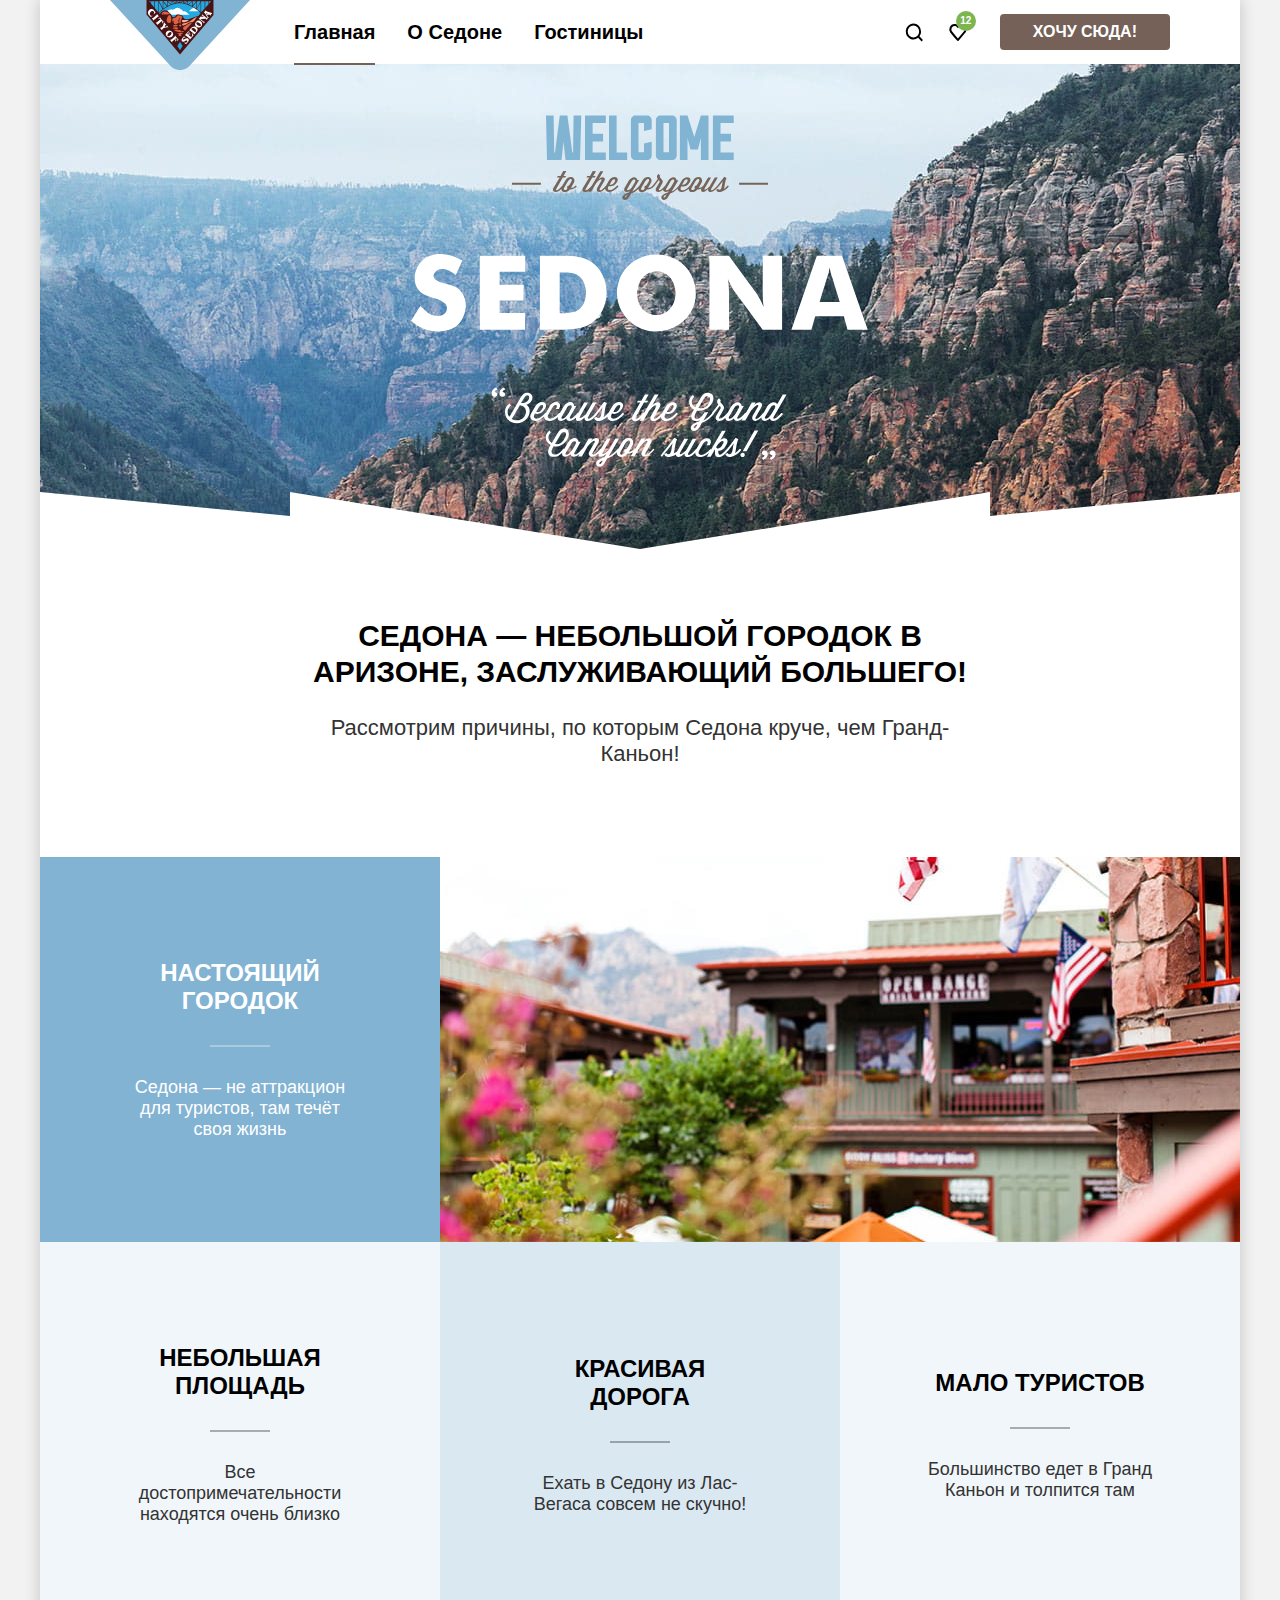
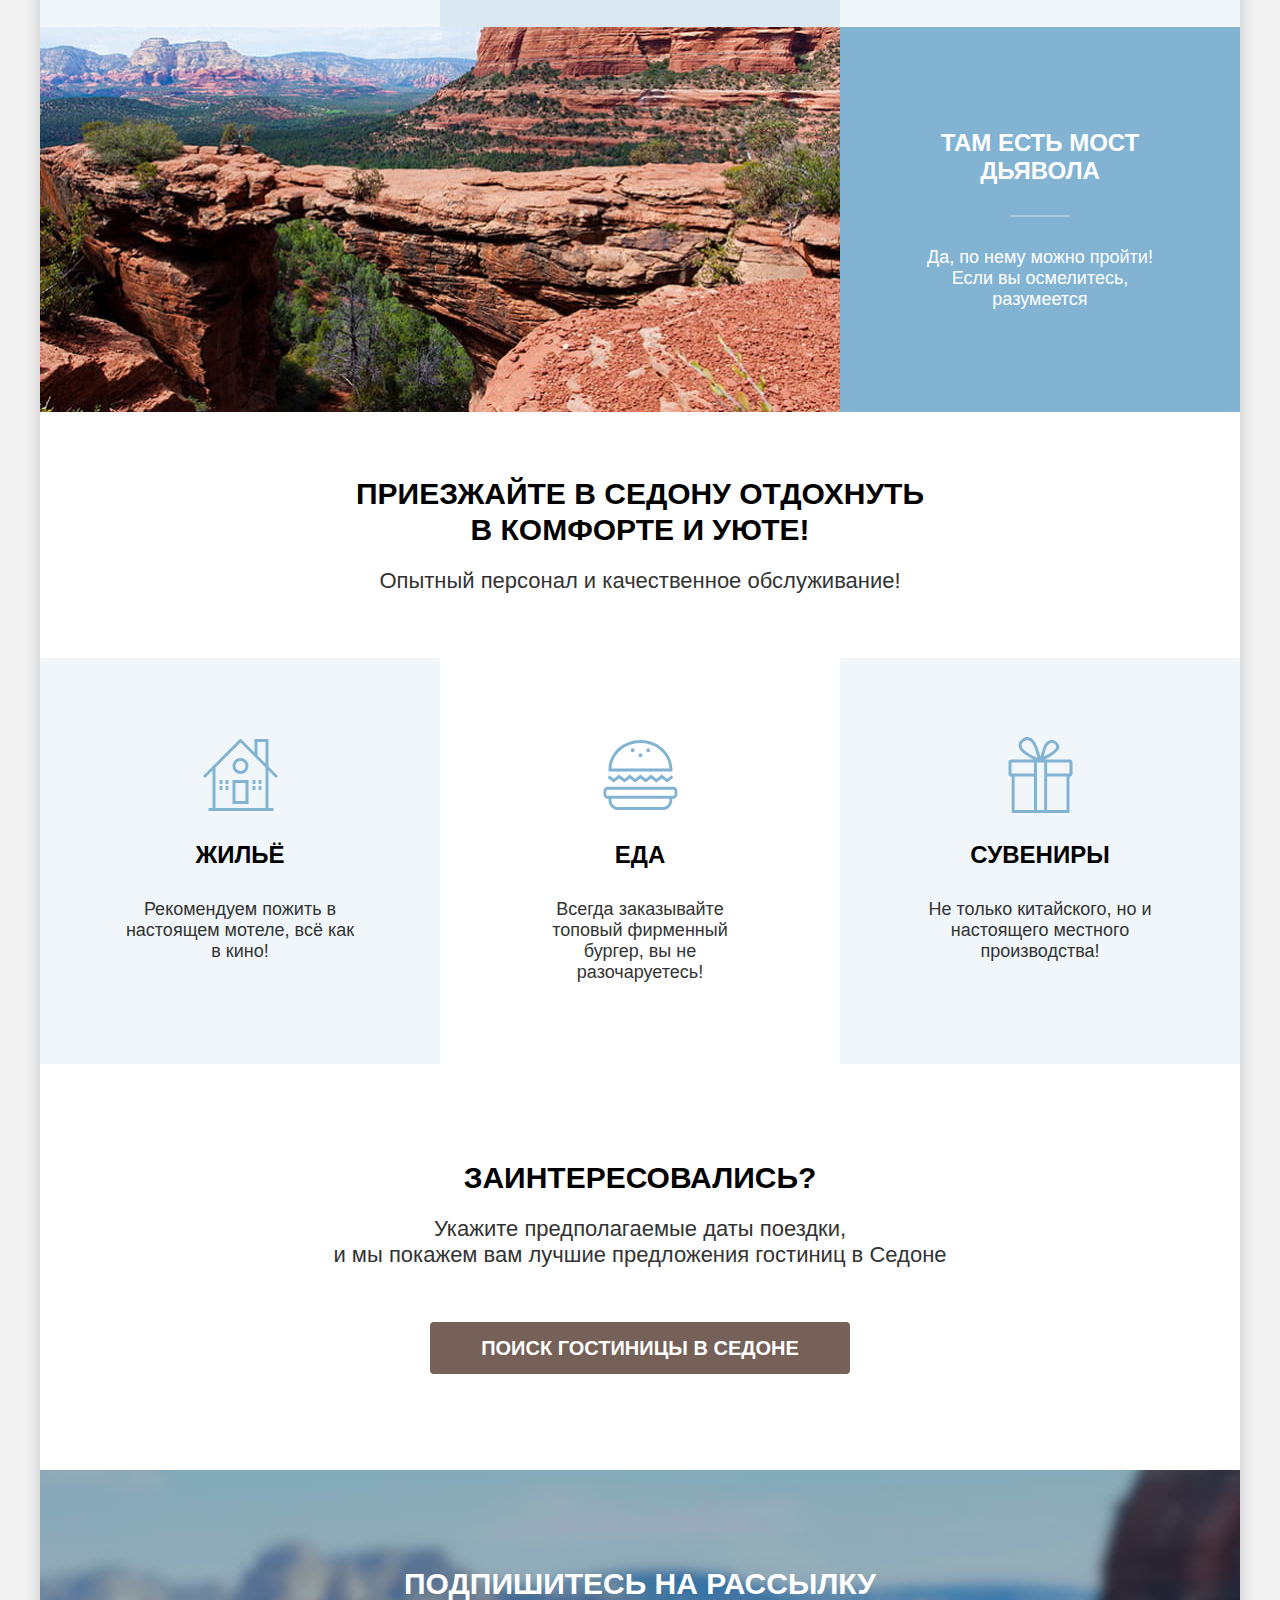
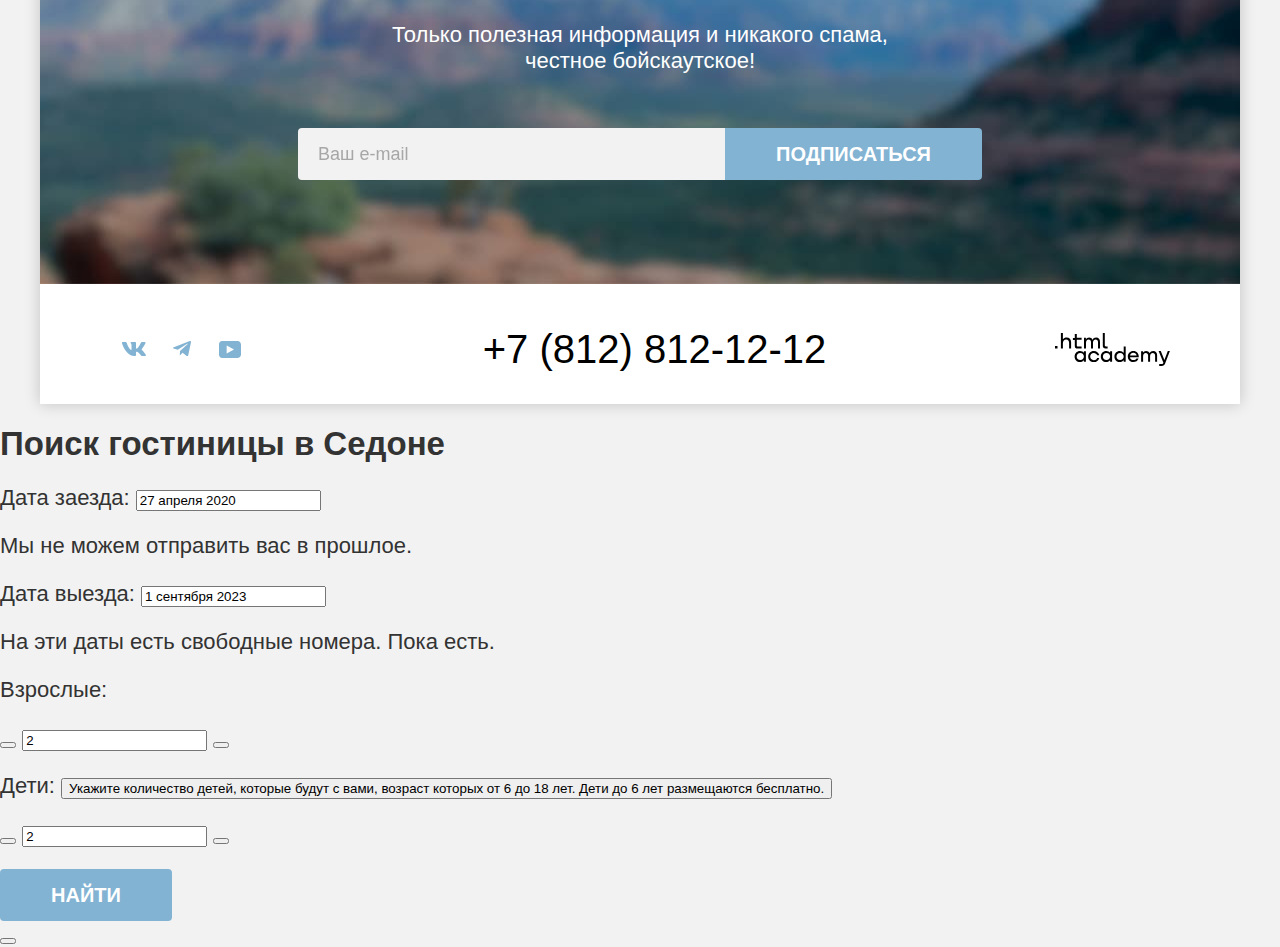
==== index.html @ 76319fe4 "refactor: replace dialog tag with div tag" ====
<!DOCTYPE html>
<html lang="ru">
  <head>
    <meta charset="utf-8">
    <title>Седона. Городок в Аризоне</title>
    <link rel="stylesheet" href="styles/styles.css">
  </head>
  <body>
    <div class="wrapper">
      <header class="header">
        <nav class="header__navbar navbar">
          <a class="navbar__brand-link" href="index.html">
            <img class="navbar__brand-logo" src="images/brand-sedona.svg" alt="Логотип Седона" width="140" height="70">
          </a>

          <ul class="navbar__menu menu">
            <li class="menu__item">
              <a class="menu__link menu__link--active">Главная</a>
            </li>

            <li class="menu__item">
              <a class="menu__link" href="#">О Седоне</a>
            </li>

            <li class="menu__item">
              <a class="menu__link" href="catalog.html">Гостиницы</a>
            </li>
          </ul>

          <ul class="navbar__user-menu user-menu">
            <li class="user-menu__item">
              <a href="#" class="user-menu__link user-menu__link--search">
                <span class="visually-hidden">Поиск</span>
              </a>
            </li>

            <li class="user-menu__item">
              <a href="#" class="user-menu__link user-menu__link--favourites">
                <span class="visually-hidden">Гостиниц в избранном:</span>
                <span class="user-menu__badge hotels-quantity">12</span>
              </a>
            </li>

            <li class="user-menu__item">
              <a class="user-menu__button button button--primary" href="#">Хочу сюда!</a>
            </li>
          </ul>
        </nav>
      </header>

      <main class="main-content">
        <section class="hero">
          <h1 class="visually-hidden">Седона — городок в Аризоне</h1>
          <img src="images/welcome.svg" alt="Welcome to the gorgeous Sedona, because the Grand Canyon sucks!" width="458" height="352">
        </section>

        <section class="advantages">
          <h2 class="advantages__title">Седона — небольшой городок в Аризоне, заслуживающий большего!</h2>
          <p class="advantages__text">Рассмотрим причины, по которым Седона круче, чем Гранд-Каньон!</p>

          <ul class="advantages__list">
            <li class="advantages__item block block--with-line block--on-surface block--wide">
              <div class="block__inner">
                <h3 class="block__title">Настоящий городок</h3>
                <p class="block__description">Седона — не аттракцион для туристов, там течёт своя жизнь</p>
              </div>
              <img class="block__image" src="images/sedona-yard.jpg" alt="Уютный дворик в Седоне" width="800" height="385">
            </li>

            <li class="advantages__item block block--with-line">
              <div class="block__inner">
                <h3 class="block__title">Небольшая площадь</h3>
                <p class="block__description">Все достопримечательности находятся очень близко</p>
              </div>
            </li>

            <li class="advantages__item block block--with-line">
              <div class="block__inner">
                <h3 class="block__title">Красивая дорога</h3>
                <p class="block__description">Ехать в Седону из Лас-Вегаса совсем не скучно!</p>
              </div>
            </li>

            <li class="advantages__item block block--with-line">
              <div class="block__inner">
                <h3 class="block__title">Мало туристов</h3>
                <p class="block__description">Большинство едет в Гранд Каньон и толпится там</p>
              </div>
            </li>

            <li class="advantages__item block block--with-line block--on-surface block--wide block--reverse">
              <div class="block__inner">
                <h3 class="block__title">Там есть мост дьявола</h3>
                <p class="block__description">Да, по нему можно пройти! Если вы осмелитесь, разумеется</p>
              </div>
              <img class="block__image" src="images/devil-bridge.jpg" alt="Ужасающе прекрасный вид на мост дьявола" width="800" height="385">
            </li>
          </ul>
        </section>

        <section class="features">
          <h2 class="features__title">Приезжайте в&nbsp;Седону отдохнуть<br>в&nbsp;комфорте и&nbsp;уюте!</h2>
          <p class="features__text">Опытный персонал и качественное обслуживание!</p>

          <ul class="features__list">
            <li class="features__item block block--with-icon block--icon-housing">
              <div class="block__inner">
                <h3 class="block__title">Жильё</h3>
                <p class="block__description">Рекомендуем пожить в настоящем мотеле, всё как в кино!</p>
              </div>
            </li>

            <li class="features__item block block--with-icon block--icon-eating">
              <div class="block__inner">
                <h3 class="block__title">Еда</h3>
                <p class="block__description">Всегда заказывайте топовый фирменный бургер, вы не разочаруетесь!</p>
              </div>
            </li>

            <li class="features__item block block--with-icon block--icon-souvenir">
              <div class="block__inner">
                <h3 class="block__title">Сувениры</h3>
                <p class="block__description">Не только китайского, но и настоящего местного производства!</p>
              </div>
            </li>
          </ul>
        </section>

        <section class="hotel-search">
          <h2 class="hotel-search__title">Заинтересовались?</h2>
          <p class="hotel-search__text">Укажите предполагаемые даты поездки,<br>и&nbsp;мы&nbsp;покажем вам лучшие предложения гостиниц в&nbsp;Седоне</p>
          <button class="hotel-search__button button button--primary button--big" type="button">Поиск гостиницы в Седоне</button>
        </section>

        <section class="subscribe subscribe--on-surface">
          <h2 class="subscribe__title">Подпишитесь на рассылку</h2>
          <p class="subscribe__text">Только полезная информация и&nbsp;никакого спама,<br>честное бойскаутское!</p>

          <form class="subscribe__form" action="https://echo.htmlacademy.ru/" method="post">
            <label class="visually-hidden" for="true-email">Email</label>
            <input class="subscribe__input" type="email" id="true-email" name="true-email" placeholder="Ваш e-mail" required>
            <button class="subscribe__button button button--secondary button--big" type="submit">Подписаться</button>
          </form>
        </section>
      </main>

      <footer class="footer">
        <section class="social-networks">
          <h2 class="visually-hidden">Мы в социальных сетях</h2>

          <ul class="social-networks__list">
            <li class="social-networks__item">
              <a class="social-networks__link social-networks__link--vk" href="https://vk.com/htmlacademy" target="_blank">
                <span class="visually-hidden">ВКонтакте</span>
              </a>
            </li>

            <li class="social-networks__item">
              <a class="social-networks__link social-networks__link--tg" href="https://t.me/htmlacademy" target="_blank">
                <span class="visually-hidden">Телеграм</span>
              </a>
            </li>

            <li class="social-networks__item">
              <a class="social-networks__link social-networks__link--youtube" href="https://www.youtube.com/user/htmlacademyru" target="_blank">
                <span class="visually-hidden">YouTube</span>
              </a>
            </li>
          </ul>
        </section>

        <section class="contacts">
          <h2 class="visually-hidden">Контакты</h2>
          <address>
            <a class="contacts__phone" href="tel:+78128121212" target="_blank">+7 (812) 812-12-12</a>
          </address>
        </section>

        <a class="developer" target="_blank" href="https://htmlacademy.ru/intensive/htmlcss">
          <span class="visually-hidden">Разработано в HTMLAcademy</span>
        </a>
      </footer>
    </div>

    <div class="modal-overlay modal-overlay--closed">
      <div class="modal">
        <section class="modal__inner">
          <h2 class="modal__title">Поиск гостиницы в Седоне</h2>

          <form class="modal__form booking-form" action="https://echo.htmlacademy.ru/" method="post">
            <div class="booking-form__date">
              <label class="booking-form__date-label" for="arrival">Дата заезда:</label>
              <input class="booking-form__date-input" id="arrival" name="arrival-date" type="text" placeholder="27 июня 2023" value="27 апреля 2020">
              <p class="booking-form__message booking-form__message--error">Мы не можем отправить вас в прошлое.</p>
            </div>

            <div class="booking-form__date">
              <label class="booking-form__date-label" for="departure">Дата выезда:</label>
              <input class="booking-form__date-input" id="departure" name="departure-date" type="text" placeholder="1 сентября 2023" value="1 сентября 2023">
              <p class="booking-form__message">На эти даты есть свободные номера. Пока есть.</p>
            </div>

            <div class="booking-form__visitors">
              <label class="booking-form__visitors-label" for="adult">Взрослые:</label>

              <p class="booking-form__visitors-count">
                <button class="booking-form__visitors-button booking-form__visitors-button--remove" type="button">
                  <span class="visually-hidden">Уменьшить количество</span>
                </button>
                <input class="booking-form__visitors-input" id="adult" name="number-of-adult" type="number" placeholder="2" value="2">
                <button class="booking-form__visitors-button booking-form__visitors-button--add" type="button">
                  <span class="visually-hidden">Прибавить количество</span>
                </button>
              </p>
            </div>

            <div class="booking-form__visitors">
              <p class="booking-form__visitors-inner">
                <label class="booking-form__visitors-label" for="children">Дети:</label>
                <button class="booking-form__visitors-tooltip tooltip" type="button">
                  <span class="tooltip__content">Укажите количество детей, которые будут с вами, возраст которых от 6 до 18 лет. Дети до 6 лет размещаются бесплатно.</span>
                </button>
              </p>

              <p class="booking-form__visitors-count">
                <button class="booking-form__visitors-button booking-form__visitors-button--remove" type="button">
                  <span class="visually-hidden">Уменьшить количество</span>
                </button>
                <input class="booking-form__visitors-input" id="children" name="number-of-children" type="number" placeholder="2" value="2">
                <button class="booking-form__visitors-button booking-form__visitors-button--add" type="button">
                  <span class="visually-hidden">Прибавить количество</span>
                </button>
              </p>
            </div>

            <button class="booking-form__submit button button--secondary button--big" type="submit">Найти</button>
          </form>
        </section>
        <button class="modal__close-button">
          <span class="visually-hidden">Закрыть модальное окно</span>
        </button>
      </div>
    </div>
  </body>
</html>
---- styles/styles.css ----
@font-face {
  font-family: "PT Serif";
  src: url("../fonts/ptsans-400.woff2") format("woff2");
  font-weight: 400;
  font-style: normal;
  font-display: swap;
}

@font-face {
  font-family: "PT Serif";
  src: url("../fonts/ptsans-700.woff2") format("woff2");
  font-weight: 700;
  font-style: normal;
  font-display: swap;
}

:root {
  --color-primary: #000000;
  --color-primary-20: rgb(0 0 0 / 20%);
  --color-primary-30: rgb(0 0 0 / 30%);
  --color-secondary: #333333;
  --color-accent-1: #756157;
  --color-accent-hover-1: #615048;
  --color-accent-2: #82b3d3;
  --color-accent-hover-2: #68a2ca;

  --color-background-1: #ffffff;
  --color-background-2: #f2f2f2;

  --color-surface: #82b3d3;
  --color-surface-12: rgb(130 179 211 / 12%);
  --color-surface-20: rgb(130 179 211 / 20%);

  --color-on-surface: #ffffff;
  --color-on-surface-30: rgb(255 255 255 / 30%);
  --color-on-surface-60: rgb(255 255 255 / 60%);

  --color-success: #7db54f;
  --color-success-hover: #6c9e42;
  --color-error: #ff5757;
  --color-disabled: #e5e5e5;

  --color-form-control: #3f5e72;
  --color-border: #e6e6e6;
  --color-shadow: var(--color-primary-20);
  --color-pseudo-element: var(--color-primary-30);

  --headline-font-size-1: 60px;
  --headline-line-height-1: 78px;

  --headline-font-size-2: 30px;
  --headline-line-height-2: 36px;

  --headline-font-size-3: 24px;
  --headline-line-height-3: 28px;

  --headline-font-size-4: 20px;
  --headline-line-height-4: 24px;

  --text-basic-font-size: 22px;
  --text-basic-line-height: 26px;

  --text-block-font-size: 18px;
  --text-block-line-height: 21px;

  --text-phone-font-size: 40px;
  --text-phone-line-height: 40px;

  --text-small-font-size: 16px;
  --text-small-line-height: 21px;

  --button-font-size: 16px;
  --button-line-height: 20px;
  --button-border-radius: 4px;
  --button-weight: 700;

  --input-font-size: 18px;
  --input-line-height: 24px;

  --select-font-size: 18px;
  --select-line-height: 21px;

  --control-label-font-size: 18px;
  --control-label-line-height: 23px;

  --container-outer: 1200px;
  --container-inner: 684px;

  --page-min-width: 1200px;
  --page-x-indent: 70px;

  --block-x-indent: 85px;
  --block-y-indent: 81px;
  --block-width: 400px;
  --block-container: 230px;

  --menu-link-x-indent: 16px;
}

*,
*::before,
*::after {
  box-sizing: border-box;
}

html {
  height: 100%;
}

body {
  margin: 0;
  font-family: "PT Serif", sans-serif;
  font-size: var(--text-basic-font-size);
  line-height: var(--text-basic-line-height);
  color: var(--color-secondary);
  background-color: var(--color-background-2);
  height: 100%;
}

.visually-hidden {
  position: fixed;
  transform: scale(0);
}

.button {
  display: block;
  font-family: inherit;
  font-size: var(--button-font-size);
  font-weight: var(--button-weight);
  line-height: var(--button-line-height);
  color: inherit;
  background-color: transparent;
  border: 1px solid transparent;
  border-radius: var(--button-border-radius);
  text-decoration: none;
  text-transform: uppercase;
  cursor: pointer;
  padding: 7px 32px;
}

.button--big {
  --button-font-size: 20px;
  --button-line-height: 36px;

  padding: 7px 50px;
}

.button--regular {
  --button-weight: 400;
}

.button--nonecase {
  text-transform: none;
}

.button--primary {
  color: var(--color-on-surface);
  background-color: var(--color-accent-1);
}

.button--primary:hover,
.button--primary:focus-visible {
  background-color: var(--color-accent-hover-1);
}

.button--secondary {
  color: var(--color-on-surface);
  background-color: var(--color-accent-2);
}

.button--secondary:hover,
.button--secondary:focus-visible {
  background-color: var(--color-accent-hover-2);
}

.button--success {
  color: var(--color-on-surface);
  background-color: var(--color-success);
}

.button--success:hover,
.button--success:focus-visible {
  background-color: var(--color-success-hover);
}

.button--default:hover,
.button--default:focus-visible {
  color: var(--color-on-surface-60);
}

.button:active {
  color: var(--color-on-surface-30);
}

.button:disabled {
  color: var(--color-on-surface-30);
  background-color: var(--color-disabled);
}

.wrapper {
  display: grid;
  grid-template-rows: min-content 1fr min-content;
  min-height: 100%;
  min-width: var(--page-min-width);
  width: var(--container-outer);
  margin: 0 auto;
  box-shadow: 0px 0px 15px 0 var(--color-shadow);
  background-color: var(--color-background-1);
}

.cover {
  padding: 35px var(--page-x-indent) 70px;
  color: var(--color-on-surface);
  background-color: var(--color-surface-20);
  background-image: url("../images/background-catalog.jpg");
  background-repeat: no-repeat;
  background-size: cover;
  background-position: center;
}

.page-title {
  margin-top: 0;
  margin-bottom: 8px;
  font-size: var(--headline-font-size-1);
  line-height: var(--headline-line-height-1);
}

.header {
  position: relative;
  padding: 0 var(--page-x-indent);
}

.navbar {
  width: 100%;
  display: flex;
  gap: 30px;
  align-items: flex-start;
  justify-content: space-between;
  font-size: var(--headline-font-size-4);
  line-height: var(--headline-line-height-4);
}

.navbar__brand-link {
  width: 138px;
  height: 64px;
}

.navbar__brand-link:hover,
.navbar__brand-link:focus-visible {
  filter: opacity(60%);
}

.navbar__brand-link:active {
  filter: opacity(30%);
}

.navbar__brand-logo {
  display: block;
  width: 140px;
  height: 70px;
}

.navbar__menu,
.navbar__user-menu {
  margin: 0;
  padding: 0;
}

.menu,
.user-menu {
  display: flex;
  align-items: center;
  flex-wrap: wrap;
  list-style-type: none;
}

.menu {
  max-width: 470px;
  margin-right: auto;
}

.user-menu {
  max-width: 400px;
}

.menu__link,
.user-menu__link {
  display: block;
  font-weight: 700;
  text-decoration: none;
  text-align: center;
  color: var(--color-primary);
}

.menu__link {
  padding: 20px var(--menu-link-x-indent);
}

.menu__link--active {
  position: relative;
}

.menu__link--active::after {
  content: '';
  position: absolute;
  bottom: -1px;
  display: block;
  width: calc(100% - 2 * var(--menu-link-x-indent));
  height: 2px;
  background-color: var(--color-accent-1);
}

.user-menu__link {
  box-sizing: content-box;
  min-width: 20px;
  height: 20px;
  padding: 22px 12px;
}

.menu__link:not(.menu__link--active):hover,
.menu__link:not(.menu__link--active):focus-visible,
.user-menu__link:hover,
.user-menu__link:focus-visible {
  filter: opacity(60%);
}

.menu__link:not(.menu__link--active):active,
.user-menu__link:active {
  filter: opacity(30%);
}

.user-menu__link--favourites,
.user-menu__link--search {
  display: flex;
  justify-content: center;
  align-items: center;
}

.user-menu__link--favourites {
  --icon: url("../images/icons/icon-heart.svg");
  position: relative;
}

.user-menu__link--search {
  --icon: url("../images/icons/icon-search.svg");
}

.user-menu__link--favourites::before,
.user-menu__link--search::before {
  content: '';
  display: block;
  width: 20px;
  height: 20px;
  background-repeat: no-repeat;
  background-position: center;
  background-size: 100% 100%;
  background-image: var(--icon);
}

.user-menu__badge {
  position: absolute;
  top: 11px;
  left: 20px;
}

.hotels-quantity {
  width: 20px;
  height: 20px;
  border-radius: 50%;
  color: var(--color-on-surface);
  background-color: var(--color-success);
  display: flex;
  justify-content: center;
  align-items: center;
  font-size: 10px;
  line-height: 10px;
}

.user-menu__button {
  margin-left: 20px;
  min-width: 160px;
}

.hero {
  padding: 51px 0 82px;
  color: var(--color-on-surface);
  background-color: var(--color-surface-20);
  background-image: url("../images/divider.svg"), url("../images/background-home.jpg");
  background-repeat: no-repeat, no-repeat;
  background-size: 100% auto, cover;
  background-position: bottom center, center;
}

.hero img {
  display: block;
  margin: 0 auto;
}

.advantages {
  padding-top: 69px;
  text-align: center;
}

.advantages__title {
  max-width: var(--container-inner);
  margin: 0 auto;
  margin-bottom: 25px;
  font-size: var(--headline-font-size-2);
  line-height: var(--headline-line-height-2);
  color: var(--color-primary);
  text-transform: uppercase;
}

.advantages__text {
  max-width: var(--container-inner);
  margin: 0 auto;
  margin-bottom: 90px;
}

.advantages__list {
  list-style-type: none;
  padding: 0;
  margin: 0;
  display: grid;
  grid-template-columns: repeat(3, 1fr);
  background-color: var(--color-surface-12);
}

.advantages__item:nth-child(2n + 1) {
  background-color: var(--color-surface-20);
}

.block {
  min-height: 385px;
  align-content: center;
}

.block--wide {
  grid-column: 1 / -1;
  display: grid;
  grid-template-columns: minmax(var(--block-width), 1fr) 2fr;
}

.block--reverse {
  grid-template-columns: 2fr minmax(var(--block-width), 1fr);
}

.block.block--on-surface {
  background-color: var(--color-surface);
  color: var(--color-on-surface);
}

.block__inner {
  display: flex;
  flex-direction: column;
  gap: 30px;
  height: -webkit-fill-available;
  padding: var(--block-y-indent) var(--block-x-indent);
}

.block__title {
  margin: 0;
  font-size: var(--headline-font-size-3);
  line-height: var(--headline-line-height-3);
  color: var(--color-primary);
  text-transform: uppercase;
}

.block--wide .block__inner {
  grid-column: 1 / 2;
  justify-content: center;
}

.block--reverse .block__inner {
  grid-column: 2 / -1;
  order: 1;
}

.block--on-surface .block__inner::before {
  --color-pseudo-element: var(--color-on-surface-30);
}

.block--with-line .block__inner::before {
  content: "";
  display: block;
  width: 60px;
  height: 2px;
  background-color: var(--color-pseudo-element);
  margin: 0 auto;
}

.block--with-icon .block__inner::before {
  content: '';
  display: block;
  width: 75px;
  height: 72px;
  margin: 0 auto;
  mask-repeat: no-repeat;
  mask-size: 84px 84px;
  background-color: var(--color-accent-2);
  mask-image: var(--icon);
  mask-position: var(--icon-position);
}

.block--icon-housing .block__inner::before {
  --icon: url("../images/icons/icon-housing.svg");
  --icon-position: center -9px;
}

.block--icon-eating .block__inner::before {
  --icon: url("../images/icons/icon-eating.svg");
  --icon-position: center -10px;
}

.block--icon-souvenir .block__inner::before {
  --icon: url("../images/icons/icon-souvenir.svg");
  --icon-position: center -5px;
  height: 76px;
  margin-top: -2px;
  margin-bottom: -2px;
}

.block--on-surface .block__title {
  color: var(--color-on-surface);
}

.block--with-line .block__title {
  order: -1;
}

.block__description {
  margin: 0;
  font-size: var(--text-block-font-size);
  line-height: var(--text-block-line-height);
}

.block__image {
  position: sticky;
  top: 0;
  display: block;
  width: 800px;
  height: 385px;
  object-fit: scale-down;
  object-position: left center;
}

.block--reverse .block__image {
  grid-column: 1 / 2;
  object-position: right center;
  margin-left: auto;
}

.features {
  padding-top: 64px;
  text-align: center;
}

.features__title {
  max-width: var(--container-inner);
  margin: 0 auto;
  margin-bottom: 20px;
  text-transform: uppercase;
  font-size: var(--headline-font-size-2);
  line-height: var(--headline-line-height-2);
  color: var(--color-primary);
}

.features__text {
  max-width: var(--container-inner);
  margin: 0 auto;
  margin-bottom: 64px;
}

.features__list {
  padding: 0;
  margin: 0;
  list-style-type: none;
  display: grid;
  grid-template-columns: repeat(3, 1fr);
  background-color: var(--color-surface-12);
}

.features__item:nth-child(2n) {
  background-color: var(--color-background-1);
}

.hotel-search {
  padding: 96px 0;
  text-align: center;
}

.hotel-search__title {
  max-width: var(--container-inner);
  margin: 0 auto;
  margin-bottom: 20px;
  font-size: var(--headline-font-size-2);
  line-height: var(--headline-line-height-2);
  color: var(--color-primary);
  text-transform: uppercase;
}

.hotel-search__text {
  max-width: var(--container-inner);
  margin: 0 auto;
  margin-bottom: 54px;
}

.hotel-search__button {
  max-width: var(--container-inner);
  margin: 0 auto;
}

.subscribe {
  padding: 96px 0 104px;
  text-align: center;
}

.subscribe--on-surface {
  color: var(--color-on-surface);
  background-color: var(--color-surface-20);
  background-image: url("../images/background-subscribe.jpg");
  background-repeat: no-repeat;
  background-size: cover;
  background-position: center;
}

.subscribe__title {
  max-width: var(--container-inner);
  margin: 0 auto;
  margin-bottom: 20px;
  font-size: var(--headline-font-size-2);
  line-height: var(--headline-line-height-2);
  text-transform: uppercase;
}

.subscribe__text {
  max-width: var(--container-inner);
  margin: 0 auto;
  margin-bottom: 54px;
}

.subscribe__form {
  max-width: var(--container-inner);
  width: 100%;
  display: flex;
  margin: 0 auto;
}

.subscribe__input {
  display: inline-block;
  max-width: 452px;
  width: 100%;
  font-family: inherit;
  font-size: var(--input-font-size);
  line-height: var(--input-line-height);
  font-weight: 400;
  color: var(--color-primary);
  background-color: var(--color-background-2);
  border: none;
  border-radius: 4px 0 0 4px;
  padding: 14px 20px;
}

.subscribe__input::placeholder {
  filter: opacity(60%);
}

.subscribe__button {
  border-radius: 0 4px 4px 0;
}

.breadcrumbs {
  margin: 0;
  margin-bottom: 40px;
  padding: 0;
  list-style-type: none;
  display: flex;
  align-items: center;
  flex-wrap: wrap;
  gap: 10px;
  font-size: var(--text-small-font-size);
  line-height: var(--text-small-line-height);
}

.breadcrumbs__item {
  display: flex;
  align-items: center;
  gap: 10px;
}

.breadcrumbs__item:not(.breadcrumbs__item--current)::after {
  content: "";
  display: block;
  width: 8px;
  height: 19px;
  padding: 1px 0;
  mask-image: url("../images/icons/icon-arrow-right.svg");
  mask-repeat: no-repeat;
  mask-position: center;
  background-color: var(--color-on-surface);
}

.breadcrumbs__link {
  color: inherit;
  text-decoration: none;
}

.breadcrumbs__link:hover,
.breadcrumbs__link:focus-visible {
  color: var(--color-on-surface-60);
}

.breadcrumbs__link:active {
  color: var(--color-on-surface-30);
}

.breadcrumbs__item--current {
  pointer-events: none;
}

.breadcrumbs__link--home-icon {
  display: flex;
  justify-content: center;
  align-items: center;
  min-width: 13px;
  height: auto;
}

.breadcrumbs__link--home-icon::before {
  content: "";
  display: block;
  width: 13px;
  height: 15px;
  padding-bottom: 2px;
  mask-image: url("../images/icons/icon-home.svg");
  mask-repeat: no-repeat;
  mask-size: 21px 20px;
  mask-position: center;
  background-color: var(--color-on-surface);
}

.breadcrumbs__link--home-icon:hover::before,
.breadcrumbs__link--home-icon:focus-visible::before {
  background-color: var(--color-on-surface-60);
}

.breadcrumbs__link--home-icon:active::before {
  background-color: var(--color-on-surface-30);
}


.breadcrumbs__link:not(:last-child):hover {
  color: var(--color-on-surface-60);
}

.breadcrumbs__link:not(:last-child):active {
  color: var(--color-on-surface-30);
}

.filters {
  font-family: inherit;
}

.filters__form {
  display: flex;
  flex-wrap: wrap;
  align-items: flex-start;
  gap: 70px;
}

.filters__fieldset {
  min-width: 150px;
  max-width: 185px;
  margin: 0;
  padding: 0;
  border: none;
}

.filters__fieldset--cost {
  display: flex;
  flex-wrap: wrap;
  max-width: 288px;
  margin-left: 71px;
}

.filters__legend {
  font-size: var(--headline-font-size-4);
  line-height: var(--headline-line-height-4);
  font-weight: 700;
  margin-bottom: 32px;
  padding: 0;
}

.filters__option-list {
  margin: 0;
  padding: 0;
  list-style-type: none;
}

.filters__option-item:not(:last-child) {
  margin-bottom: 16px;
}

.filters__label {
  display: flex;
  align-items: flex-start;
  gap: 16px;
  font-size: var(--control-label-font-size);
  line-height: var(--control-label-line-height);
  cursor: pointer;
}

.filters__label--type--range {
  position: relative;
  display: flex;
  align-items: center;
  width: 143px;
  margin-bottom: 36px;
}

.filters__label--type--range:nth-of-type(1) {
  margin-right: 2px;
}

.filters__label--type--range:nth-of-type(1) .filters__input {
  border-radius: var(--button-border-radius) 0 0 var(--button-border-radius);
}

.filters__label--type--range:nth-of-type(2) .filters__input {
  border-radius: 0 var(--button-border-radius) var(--button-border-radius) 0;
}

.filters__label-inner {
  position: absolute;
  right: 0;
  padding: 12px 20px;
  color: var(--color-primary-30);
  font-size: var(--input-font-size);
  line-height: var(--input-line-height);
}

.filters__input {
  appearance: none;
  display: flex;
  justify-content: center;
  align-items: center;
  width: 20px;
  height: 20px;
  margin: 0;
  margin-top: 2px;
  border-radius: var(--button-border-radius);
  background-color: var(--color-background-1);
}

.filters__input[type="radio"] {
  border-radius: 50%;
}

.filters__input:checked::after {
  content: "";
  background-color: var(--color-form-control);
  display: block;
  mask-repeat: no-repeat;
  mask-position: center;
}

.filters__input[type="checkbox"]:checked::after {
  width: 20px;
  height: 20px;
  mask-image: url("../images/icons/icon-control-checkbox.svg");
}

.filters__input[type="radio"]:checked::after {
  width: 10px;
  height: 10px;
  mask-image: url("../images/icons/icon-control-radio.svg");
}

.filters__label--type--range .filters__input {
  display: block;
  width: 100%;
  height: max-content;
  padding: 12px 50px 12px 21px;
  font-weight: 700;
  margin-top: 0;
  font-size: var(--input-font-size);
  line-height: var(--input-line-height);
  color: var(--color-primary);
  background-color: var(--color-background-2);
  border: none;
}

.filters__label--type--range .filters__input::-webkit-inner-spin-button {
  appearance: none;
}

.filters__label--type--checkbox:hover,
.filters__label--type--radio:hover {
  filter: opacity(60%);
}

.filters__label--type--checkbox:active,
.filters__label--type--radio:active,
.filters__label--type--checkbox:active .filters__input,
.filters__label--type--radio:active .filters__input,
.filters__label--type--checkbox:has(.filters__input:active),
.filters__label--type--radio:has(.filters__input:active) {
  filter: opacity(30%);
}

.filters__label--type--range:hover .filters__input {
  background-color: var(--color-border);
}

.filters__input[type="range"] {
  width: 288px;
  margin: 0;
}

.filters__button-group {
  padding-top: 56px;
}

.filters__button {
  width: 191px;
}

.filters__button:first-child {
  margin-bottom: 32px;
}

.catalog {
  padding: 50px var(--page-x-indent) 60px;
}

.catalog__header {
  display: flex;
  align-items: center;
  margin-bottom: 40px;
}

.catalog__title {
  margin: 0;
  font-size: var(--headline-font-size-2);
  line-height: var(--headline-line-height-2);
  color: var(--color-primary);
  text-transform: uppercase;
}

.catalog__select {
  width: 292px;
  padding: 12px 58px 12px 18px;
  margin-left: auto;
  margin-right: 70px;
  font-family: inherit;
  font-size: var(--select-font-size);
  line-height: var(--select-line-height);
  background-image: url("../images/icons/icon-arrow-bottom.svg");
  background-repeat: no-repeat;
  background-position: right 13px top 12px;
  border: 2px solid var(--color-disabled);
  border-radius: var(--button-border-radius);
  cursor: pointer;
  appearance: none;
}

.catalog__select:hover {
  border-color: var(--color-accent-2);
}

.catalog__view-button-group {
  display: flex;
  gap: 8px;
}

.catalog__view-button {
  display: flex;
  justify-content: center;
  align-items: center;
  min-width: 48px;
  height: 48px;
  border: 2px solid var(--color-disabled);
  border-radius: var(--button-border-radius);
}

.catalog__view-button:hover {
  border-color: var(--color-primary);
}

.catalog__view-button--active {
  border-color: var(--color-primary);
}

.catalog__view-button--tile {
  --icon: url("../images/icons/icon-tile.svg");
}

.catalog__view-button--card {
  --icon: url("../images/icons/icon-slideshow.svg");
}

.catalog__view-button--list {
  --icon: url("../images/icons/icon-list.svg");
}

.catalog__view-button::before {
  content: "";
  display: block;
  width: 20px;
  height: 20px;
  mask-repeat: no-repeat;
  mask-size: contain;
  mask-position: center;
  background-color: var(--color-primary);
  mask-image: var(--icon);
}

.catalog__product-list {
  display: grid;
  grid-template-columns: repeat(auto-fill, minmax(340px, 1fr));
  gap: 20px;
  margin: 0;
  margin-bottom: 40px;
  padding: 0;
  list-style-type: none;
}

.card {
  padding: 20px;
  display: grid;
  grid-template-columns: minmax(140px, 1fr) minmax(140px, 1fr);
  grid-template-rows: 212px min-content 1fr;
  gap: 16px 20px;
  border-radius: var(--button-border-radius);
  box-shadow: 0 0 0 1px var(--color-border);
}

.card__link {
  grid-column: 1 / -1;
  color: inherit;
  text-decoration: none;
}

.card__image {
  display: block;
  width: 100%;
  height: 100%;
  object-fit: scale-down;
}

.card__inner {
  grid-column: 1 / -1;
  display: grid;
  grid-template-columns: subgrid;
  align-content: start;
  gap: 16px 20px;
}

.card__title {
  margin: 0;
  font-size: var(--headline-font-size-3);
  line-height: var(--headline-line-height-3);
  color: var(--color-primary);
}

.card__param {
  margin: 0;
  font-size: var(--text-block-font-size);
  line-height: var(--text-block-line-height);
  overflow-wrap: break-word;
}

.card__param:nth-of-type(2n) {
  text-align: right;
}

.card__button {
  align-self: start;
  padding: 7px 16px;
  text-align: center;
  overflow-wrap: break-word;
}

.card__stars {
  align-self: center;
  margin: 0;
}

.card__stars::before {
  --star-width: 24px;
  --star-quantity: 1;

  content: "";
  display: block;
  min-width: var(--star-width);
  width: calc(var(--star-quantity) * var(--star-width));
  height: 37px;
  padding: 7px 0 10px;
  mask-image: url("../images/icons/icon-star.svg");
  mask-repeat: repeat-x;
  mask-size: var(--star-width) 20px;
  mask-position: -1px center;
  background-color: var(--color-accent-2);
}

.card__stars--two::before {
  --star-quantity: 2;
}

.card__stars--three::before {
  --star-quantity: 3;
}

.card__stars--four::before {
  --star-quantity: 4;
}

.card__stars--five::before {
  --star-quantity: 5;
}

.card__rating {
  margin: 0;
  font-size: var(--button-font-size);
  line-height: var(--button-line-height);
  background-color: var(--color-background-2);
  padding: 8px 20px;
  border-radius: 4px;
  text-align: center;
  text-transform: uppercase;
}

.pagination {
  margin: 0;
  padding: 0;
  padding-top: 39px;
  list-style-type: none;
  display: flex;
  flex-wrap: wrap;
  gap: 8px;
  color: var(--color-on-surface);
  border-top: 1px solid var(--color-border);
}

.pagination__link,
.pagination__dots {
  --button-font-size: 20px;
  --button-line-height: 36px;

  display: block;
  min-width: 60px;
  height: 60px;
  padding: 12px 10px;
  text-align: center;
  border-radius: var(--button-border-radius);
  color: inherit;
  background-color: var(--color-accent-2);
  text-decoration: none;
  font-size: var(--button-font-size);
  font-weight: var(--button-weight);
  line-height: var(--button-line-height);
}

.pagination__link--current {
  color: var(--color-primary);
  background-color: var(--color-background-2);
  pointer-events: none;
}

.pagination__link:not(.pagination__link--current):hover,
.pagination__link:not(.pagination__link--current):focus-visible {
  background-color: var(--color-accent-hover-2);
}

.pagination__link:not(.pagination__link--current):active {
  color: var(--color-on-surface-30);
}

.pagination__dots {
  color: var(--color-primary);
  background-color: transparent;
  user-select: none;
}

.footer {
  width: 100%;
  padding: 40px var(--page-x-indent) 30px;
  display: flex;
  justify-content: space-between;
  align-items: center;
  color: var(--color-primary);
}

.social-networks {
  max-width: 240px;
  align-self: center;
}

.social-networks__list {
  margin: 0;
  padding: 0;
  list-style-type: none;
  display: flex;
  flex-wrap: wrap;
  align-items: center;
}

.social-networks__link {
  display: flex;
  justify-content: center;
  align-items: center;
  min-width: 48px;
  height: 40px;
}

.social-networks__link::before {
  content: "";
  display: block;
  mask-repeat: no-repeat;
  mask-position: center;
  background-color: var(--color-accent-2);
  mask-image: var(--icon);
}

.social-networks__link:hover::before,
.social-networks__link:focus-visible::before {
  background-color: var(--color-accent-hover-2);
}

.social-networks__link:active::before {
  filter: opacity(30%);
}

.social-networks__link--vk::before {
  --icon: url("../images/icons/icon-social-vk.svg");
  width: 24px;
  height: 14px;
}

.social-networks__link--tg::before {
  --icon: url("../images/icons/icon-social-tg.svg");
  width: 18px;
  height: 16px;
}

.social-networks__link--youtube::before {
  --icon: url("../images/icons/icon-social-youtube.svg");
  width: 22px;
  height: 17px;
}

.contacts {
  max-width: var(--container-inner);
  text-align: center;
}

.contacts__phone {
  display: block;
  padding: 5px 0;
  color: inherit;
  font-size: var(--text-phone-font-size);
  line-height: var(--text-phone-line-height);
  font-style: normal;
  text-decoration: none;
}

.contacts__phone:hover,
.contacts__phone:focus-visible {
  color: var(--color-accent-1);
}

.contacts__phone:active {
  filter: opacity(30%);
}

.developer {
  display: flex;
  align-self: center;
  width: 115px;
  height: 33px;
}

.developer::before {
  content: "";
  display: block;
  width: 100%;
  height: 100%;
  mask-image: url("../images/brand-htmlacademy.svg");
  mask-repeat: no-repeat;
  mask-position: center;
  background-color: var(--color-primary);
}

.developer:hover::before,
.developer:focus-visible::before {
  background-color: var(--color-accent-1);
}

.developer:active::before {
  filter: opacity(30%);
}
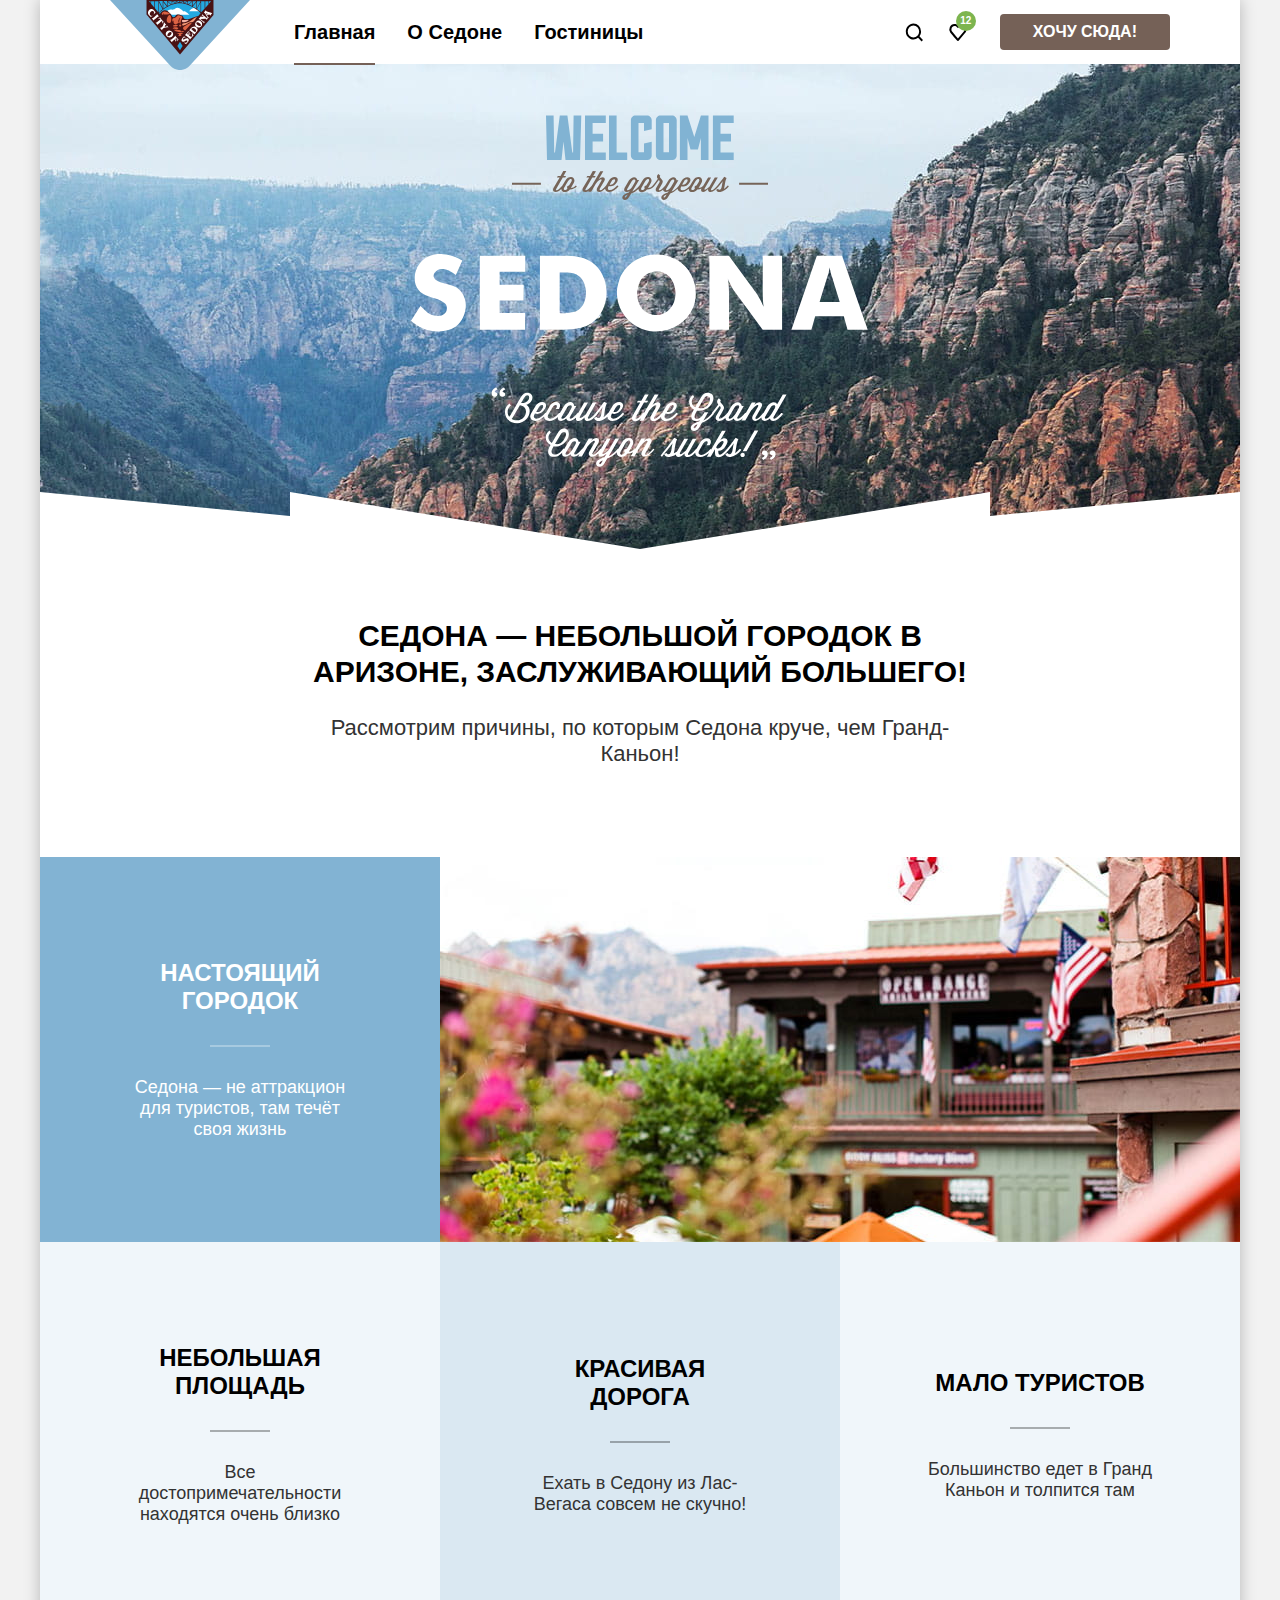
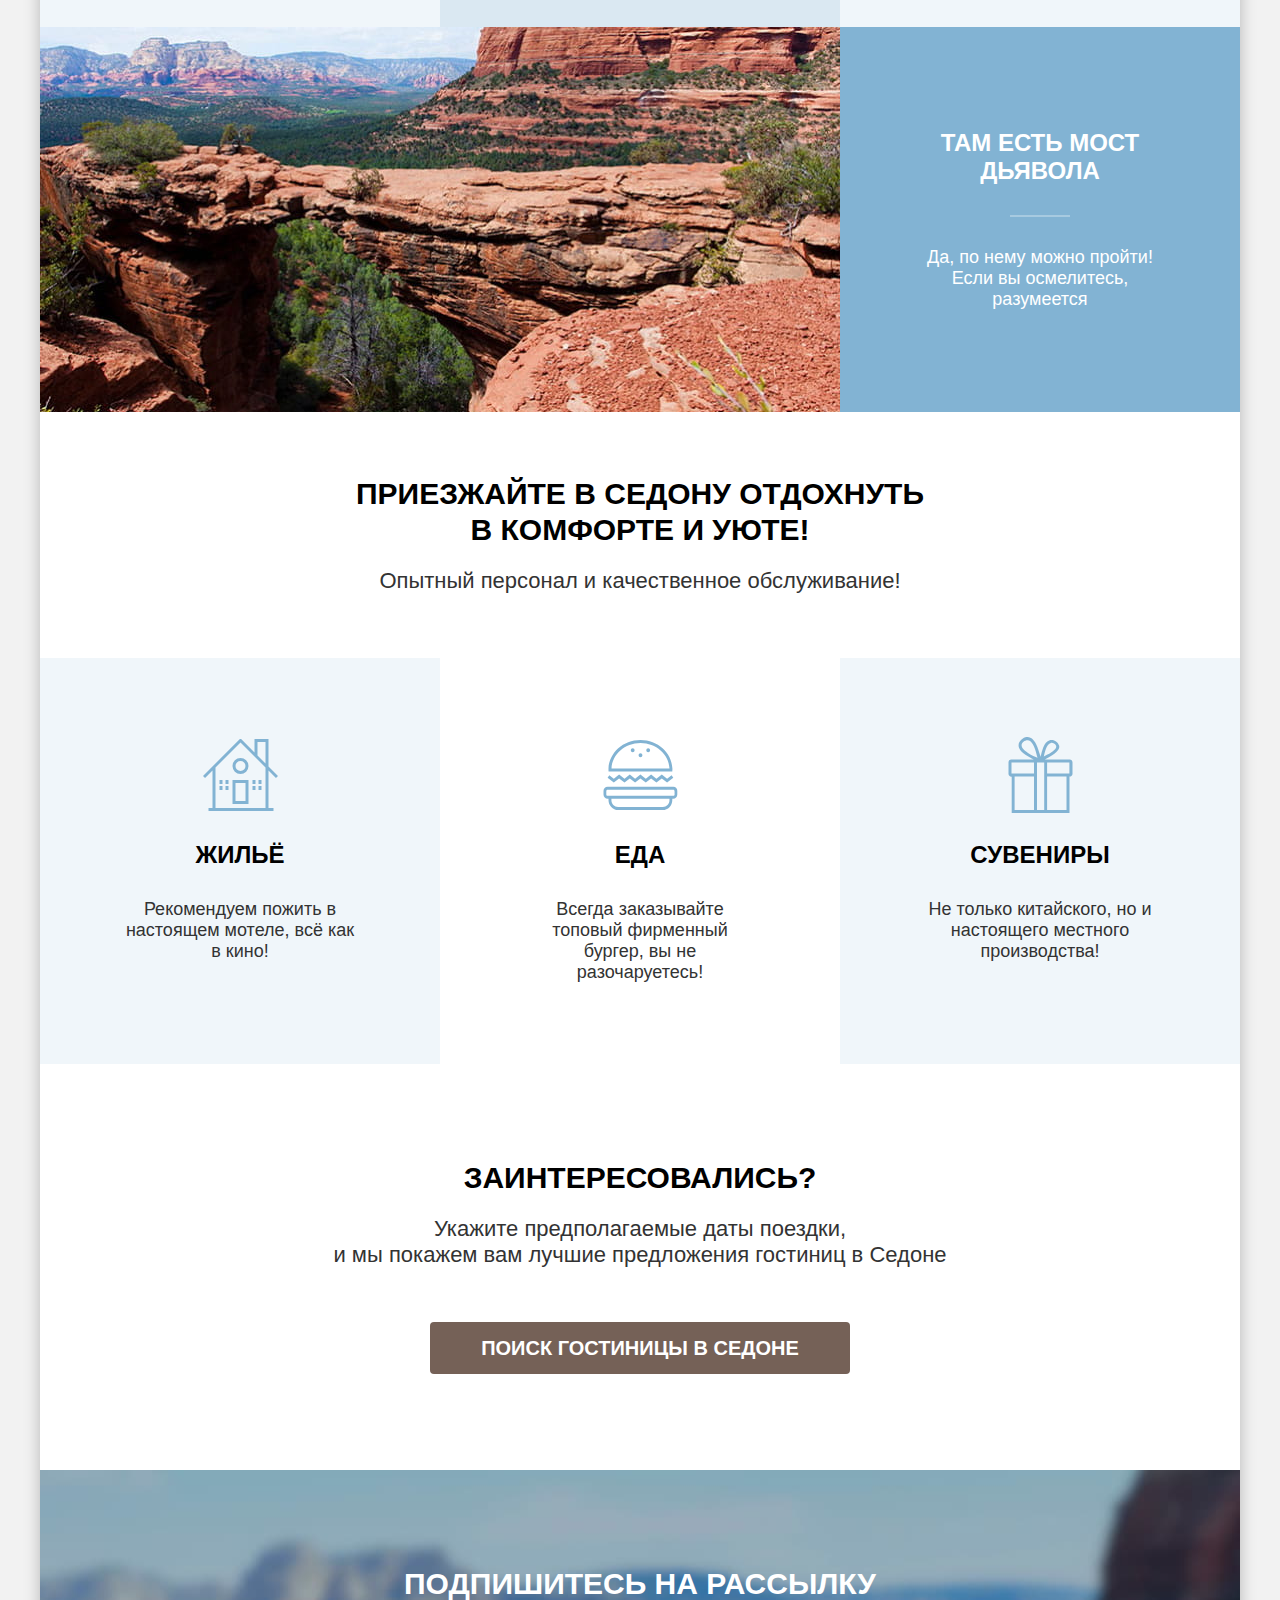
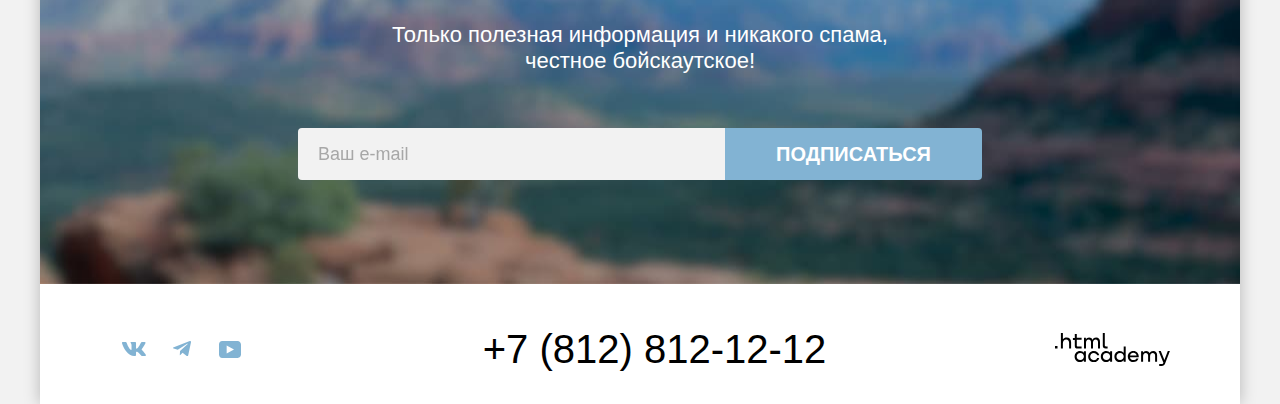
==== commit 277c73cb: "feat: connect favicon to site pages" ====
--- a/index.html
+++ b/index.html
@@ -3,6 +3,7 @@
   <head>
     <meta charset="utf-8">
     <title>Седона. Городок в Аризоне</title>
+    <link rel="icon" href="favicon.ico" sizes="32x32">
     <link rel="stylesheet" href="styles/styles.css">
   </head>
   <body>
--- a/styles/styles.css
+++ b/styles/styles.css
@@ -16,8 +16,11 @@
 
 :root {
   --color-primary: #000000;
+  --color-primary-15: rgb(0 0 0 / 15%);
   --color-primary-20: rgb(0 0 0 / 20%);
+  --color-primary-25: rgb(0 0 0 / 25%);
   --color-primary-30: rgb(0 0 0 / 30%);
+  --color-primary-40: rgb(0 0 0 / 40%);
   --color-secondary: #333333;
   --color-accent-1: #756157;
   --color-accent-hover-1: #615048;
@@ -26,6 +29,7 @@
 
   --color-background-1: #ffffff;
   --color-background-2: #f2f2f2;
+  --color-overlay: rgb(from var(--color-background-2) r g b / 80%);
 
   --color-surface: #82b3d3;
   --color-surface-12: rgb(130 179 211 / 12%);
@@ -42,7 +46,6 @@
 
   --color-form-control: #3f5e72;
   --color-border: #e6e6e6;
-  --color-shadow: var(--color-primary-20);
   --color-pseudo-element: var(--color-primary-30);
 
   --headline-font-size-1: 60px;
@@ -192,9 +195,14 @@
   color: var(--color-on-surface-30);
 }
 
-.button:disabled {
+.button--default:disabled {
   color: var(--color-on-surface-30);
+  pointer-events: none;
+}
+
+.button:not(.button--default):disabled {
   background-color: var(--color-disabled);
+  pointer-events: none;
 }
 
 .wrapper {
@@ -204,7 +212,7 @@
   min-width: var(--page-min-width);
   width: var(--container-outer);
   margin: 0 auto;
-  box-shadow: 0px 0px 15px 0 var(--color-shadow);
+  box-shadow: 0px 0px 15px 0 var(--color-primary-25);
   background-color: var(--color-background-1);
 }
 
@@ -656,7 +664,7 @@
   font-weight: 400;
   color: var(--color-primary);
   background-color: var(--color-background-2);
-  border: none;
+  border: 0;
   border-radius: 4px 0 0 4px;
   padding: 14px 20px;
 }
@@ -773,7 +781,7 @@
   max-width: 185px;
   margin: 0;
   padding: 0;
-  border: none;
+  border: 0;
 }
 
 .filters__fieldset--cost {
@@ -815,7 +823,7 @@
   display: flex;
   align-items: center;
   width: 143px;
-  margin-bottom: 36px;
+  margin-bottom: 44px;
 }
 
 .filters__label--type--range:nth-of-type(1) {
@@ -887,7 +895,7 @@
   line-height: var(--input-line-height);
   color: var(--color-primary);
   background-color: var(--color-background-2);
-  border: none;
+  border: 0;
 }
 
 .filters__label--type--range .filters__input::-webkit-inner-spin-button {
@@ -901,20 +909,67 @@
 
 .filters__label--type--checkbox:active,
 .filters__label--type--radio:active,
-.filters__label--type--checkbox:active .filters__input,
-.filters__label--type--radio:active .filters__input,
+/* .filters__label--type--checkbox:active .filters__input,
+.filters__label--type--radio:active .filters__input, */
 .filters__label--type--checkbox:has(.filters__input:active),
 .filters__label--type--radio:has(.filters__input:active) {
   filter: opacity(30%);
 }
 
+.filters__label--type--checkbox:has(.filters__input:disabled),
+.filters__label--type--radio:has(.filters__input:disabled) {
+  filter: opacity(15%);
+  pointer-events: none;
+}
+
 .filters__label--type--range:hover .filters__input {
   background-color: var(--color-border);
 }
 
-.filters__input[type="range"] {
-  width: 288px;
-  margin: 0;
+.filters__range-slider {
+  position: relative;
+  width: 100%;
+  height: 4px;
+  background-color: var(--color-on-surface-30);
+}
+
+.filters__range-track {
+  position: absolute;
+  left: 0;
+  width: 100%;
+  height: inherit;
+  background-color: var(--color-on-surface);
+}
+
+.filters__range-handler {
+  position: absolute;
+  top: 50%;
+  width: 20px;
+  height: 20px;
+  background-color: var(--color-on-surface);
+  border: 0;
+  border-radius: 5px;
+  cursor: pointer;
+}
+
+.filters__range-handler--min {
+  left: 0;
+  transform: translate(0, -50%);
+}
+
+.filters__range-handler--max {
+  right: 0;
+  transform: translate(0, -50%);
+}
+
+.filters__range-handler:hover,
+.filters__range-handler:focus {
+  box-shadow: 0px 4px 10px 0 var(--color-primary-25);
+}
+
+.filters__range-handler:active {
+  box-shadow: 0px 7px 15px 0 var(--color-primary-40);
+  outline: 3px solid var(--color-accent-2);
 }
 
 .filters__button-group {
@@ -952,6 +1007,7 @@
   padding: 12px 58px 12px 18px;
   margin-left: auto;
   margin-right: 70px;
+  color: var(--color-secondary);
   font-family: inherit;
   font-size: var(--select-font-size);
   line-height: var(--select-line-height);
@@ -968,6 +1024,13 @@
   border-color: var(--color-accent-2);
 }
 
+.catalog__select:disabled {
+  color: var(--color-primary);
+  border-color: var(--color-primary);
+  filter: opacity(30%);
+  cursor: default;
+}
+
 .catalog__view-button-group {
   display: flex;
   gap: 8px;
@@ -981,6 +1044,7 @@
   height: 48px;
   border: 2px solid var(--color-disabled);
   border-radius: var(--button-border-radius);
+  cursor: pointer;
 }
 
 .catalog__view-button:hover {
@@ -989,6 +1053,7 @@
 
 .catalog__view-button--active {
   border-color: var(--color-primary);
+  pointer-events: none;
 }
 
 .catalog__view-button--tile {
@@ -1179,7 +1244,7 @@
 .pagination__dots {
   color: var(--color-primary);
   background-color: transparent;
-  user-select: none;
+  pointer-events: none;
 }
 
 .footer {
@@ -1299,3 +1364,302 @@
 .developer:active::before {
   filter: opacity(30%);
 }
+
+.modal-overlay {
+  position: fixed;
+  inset: 0;
+  width: 100%;
+  height: 100%;
+  display: flex;
+  justify-content: center;
+  align-items: center;
+  background-color: var(--color-overlay);
+  box-shadow: 0px 25px 50px 0px var(--color-primary-15);
+  opacity: 1;
+  transform: scaleY(1);
+  transform-origin: top;
+  overflow-y: auto;
+  transition: opacity 0.6s ease-in-out, transform 0.6s ease-in-out;
+}
+
+.modal-overlay::-webkit-scrollbar {
+  width: 0;
+}
+
+.modal-overlay--closed {
+  opacity: 0;
+  transform: scaleY(0);
+  transition: opacity 0.3s ease-in-out 0.3s, transform 0.3s ease-in-out 0.3s;
+  pointer-events: none;
+}
+
+.modal {
+  display: grid;
+  grid-template-columns: 1fr 1fr;
+  min-width: 717px;
+  padding: 64px 70px;
+  background-color: var(--color-background-1);
+  border: 0;
+  border-radius: 30px;
+  opacity: 1;
+  transition: opacity 0.6s ease-in-out 0.6s;
+}
+
+.modal-overlay--closed .modal {
+  opacity: 0;
+  transition: opacity 0.3s ease-in-out;
+}
+
+.modal__inner {
+  grid-column: 1 / -1;
+  grid-row: 1 / 2;
+}
+
+.modal__close-button {
+  grid-column: -2 / -1;
+  grid-row: 1 / 2;
+  align-self: start;
+  justify-self: end;
+  display: flex;
+  justify-content: center;
+  align-items: center;
+  width: 52px;
+  height: 52px;
+  margin-right: -18px;
+  padding: 0;
+  border: 0;
+  border-radius: 50%;
+  cursor: pointer;
+}
+
+.modal__close-button::before {
+  content: "";
+  display: block;
+  width: 20px;
+  height: 20px;
+  background-image: url("../images/icons/icon-cross.svg");
+  background-repeat: no-repeat;
+  background-position: center;
+}
+
+.modal__close-button:hover,
+.modal__close-button:focus-visible {
+  background-color: var(--color-border);
+}
+
+.modal__close-button:active::before {
+  filter: opacity(30%);
+}
+
+.modal__title {
+  margin: 0;
+  margin-bottom: 64px;
+  font-size: var(--headline-font-size-2);
+  line-height: var(--headline-line-height-2);
+  text-transform: uppercase;
+}
+
+.modal__form {
+  max-width: 577px;
+}
+
+.booking-form {
+  display: grid;
+  grid-template-columns: minmax(247px, 1fr) minmax(242px, 1fr);
+  gap: 23px 88px;
+  font-family: inherit;
+  font-size: inherit;
+  font-size: var(--headline-font-size-4);
+  line-height: var(--headline-line-height-4);
+  font-weight: 700;
+}
+
+.booking-form__date {
+  grid-column: 1 / -1;
+  display: grid;
+  grid-template-columns: 127px 440px;
+  gap: 4px 10px;
+}
+
+.booking-form__date-label {
+  grid-column: 1 / 2;
+  grid-row: 1 / -1;
+  align-self: center;
+  text-transform: capitalize;
+}
+
+.booking-form__date-input {
+  grid-column: 2 / -1;
+  padding: 12px 50px 12px 20px;
+  font: inherit;
+  font-size: 18px;
+  border: 0;
+  background-color: var(--color-background-2);
+  border-radius: var(--button-border-radius);
+}
+
+.booking-form__date-input:hover,
+.booking-form__date-input:focus {
+  background-color: var(--color-border);
+}
+
+.booking-form__message {
+  grid-column: 2 / -1;
+  margin: 0;
+  padding: 0 20px;
+  font-weight: 400;
+  font-size: var(--text-small-font-size);
+  line-height: var(--text-small-line-height);
+}
+
+.booking-form__message--error {
+  color: var(--color-error);
+}
+
+.booking-form__visitors {
+  display: flex;
+  justify-content: space-between;
+  align-items: center;
+  min-height: 48px;
+}
+
+.booking-form__visitors-inner {
+  display: flex;
+  gap: 10px;
+  margin: 0;
+}
+
+.booking-form__visitors-count {
+  display: grid;
+  grid-template-columns: 40px 31px 40px;
+  margin: 0;
+  background-color: var(--color-background-2);
+  border-radius: var(--button-border-radius);
+}
+
+.booking-form__visitors-label {
+}
+
+.booking-form__visitors-button {
+  justify-self: center;
+  align-items: center;
+  display: flex;
+  justify-content: center;
+  align-self: center;
+  width: 20px;
+  height: 20px;
+  padding: 0;
+  background: none;
+  border: 0;
+}
+
+.booking-form__visitors-button::before {
+  content: "";
+  display: block;
+  width: 20px;
+  height: 20px;
+  mask-image: var(--icon);
+  mask-repeat: no-repeat;
+  mask-position: center;
+  background-color: rgb(from var(--color-accent-1) r g b / 30%);
+  cursor: pointer;
+}
+
+.booking-form__visitors-button--remove {
+  --icon: url("../images/icons/icon-minus.svg");
+}
+
+.booking-form__visitors-button--add {
+  --icon: url("../images/icons/icon-plus.svg");
+}
+
+.booking-form__visitors-button:hover::before,
+.booking-form__visitors-button:focus-visible::before {
+  background-color: var(--color-primary);
+}
+
+.booking-form__visitors-button:active::before {
+  background-color: var(--color-primary);
+  filter: opacity(20%);
+}
+
+.booking-form__visitors-input {
+  text-align: center;
+  padding: 10px 4px;
+  font: inherit;
+  background: none;
+  border: 0;
+}
+
+.booking-form__visitors-input::-webkit-inner-spin-button {
+  appearance: none;
+}
+
+.booking-form__visitors-input:hover,
+.booking-form__visitors-input:focus {
+  background-color: var(--color-border);
+}
+
+.booking-form__visitors-tooltip {
+}
+
+.booking-form__submit {
+  grid-column: 1 / -1;
+  margin-top: 25px;
+}
+
+.tooltip {
+  position: relative;
+  display: flex;
+  justify-content: center;
+  align-items: center;
+  width: 26px;
+  height: 26px;
+  background-color: var(--color-accent-2);
+  border: 0;
+  border-radius: 50%;
+}
+
+.tooltip::before {
+  content: "";
+  display: block;
+  width: 20px;
+  height: 20px;
+  padding: 0;
+  mask-image: url("../images/icons/icon-info.svg");
+  mask-repeat: no-repeat;
+  mask-position: center;
+  mask-size: 100%;
+  background-color: var(--color-on-surface);
+}
+
+.tooltip__content {
+  position: absolute;
+  top: calc(100% + 15px);
+  left: 50%;
+  display: none;
+  width: 256px;
+  padding: 15px 18px 18px 22px;
+  transform: translateX(-50%);
+  font-size: 16px;
+  color: #fff;
+  background-color: #333;
+  border-radius: 10px;
+  box-shadow: 0px 15px 30px 0px var(--color-primary-30);
+  text-align: left;
+}
+
+.tooltip__content::before {
+  content: "";
+  position: absolute;
+  left: 50%;
+  bottom: 100%;
+  transform: translateX(-50%);
+  border: 10px solid transparent;
+  border-bottom: 10px solid #333;
+}
+
+.tooltip:hover .tooltip__content,
+.tooltip:focus-within .tooltip__content {
+  display: block;
+}
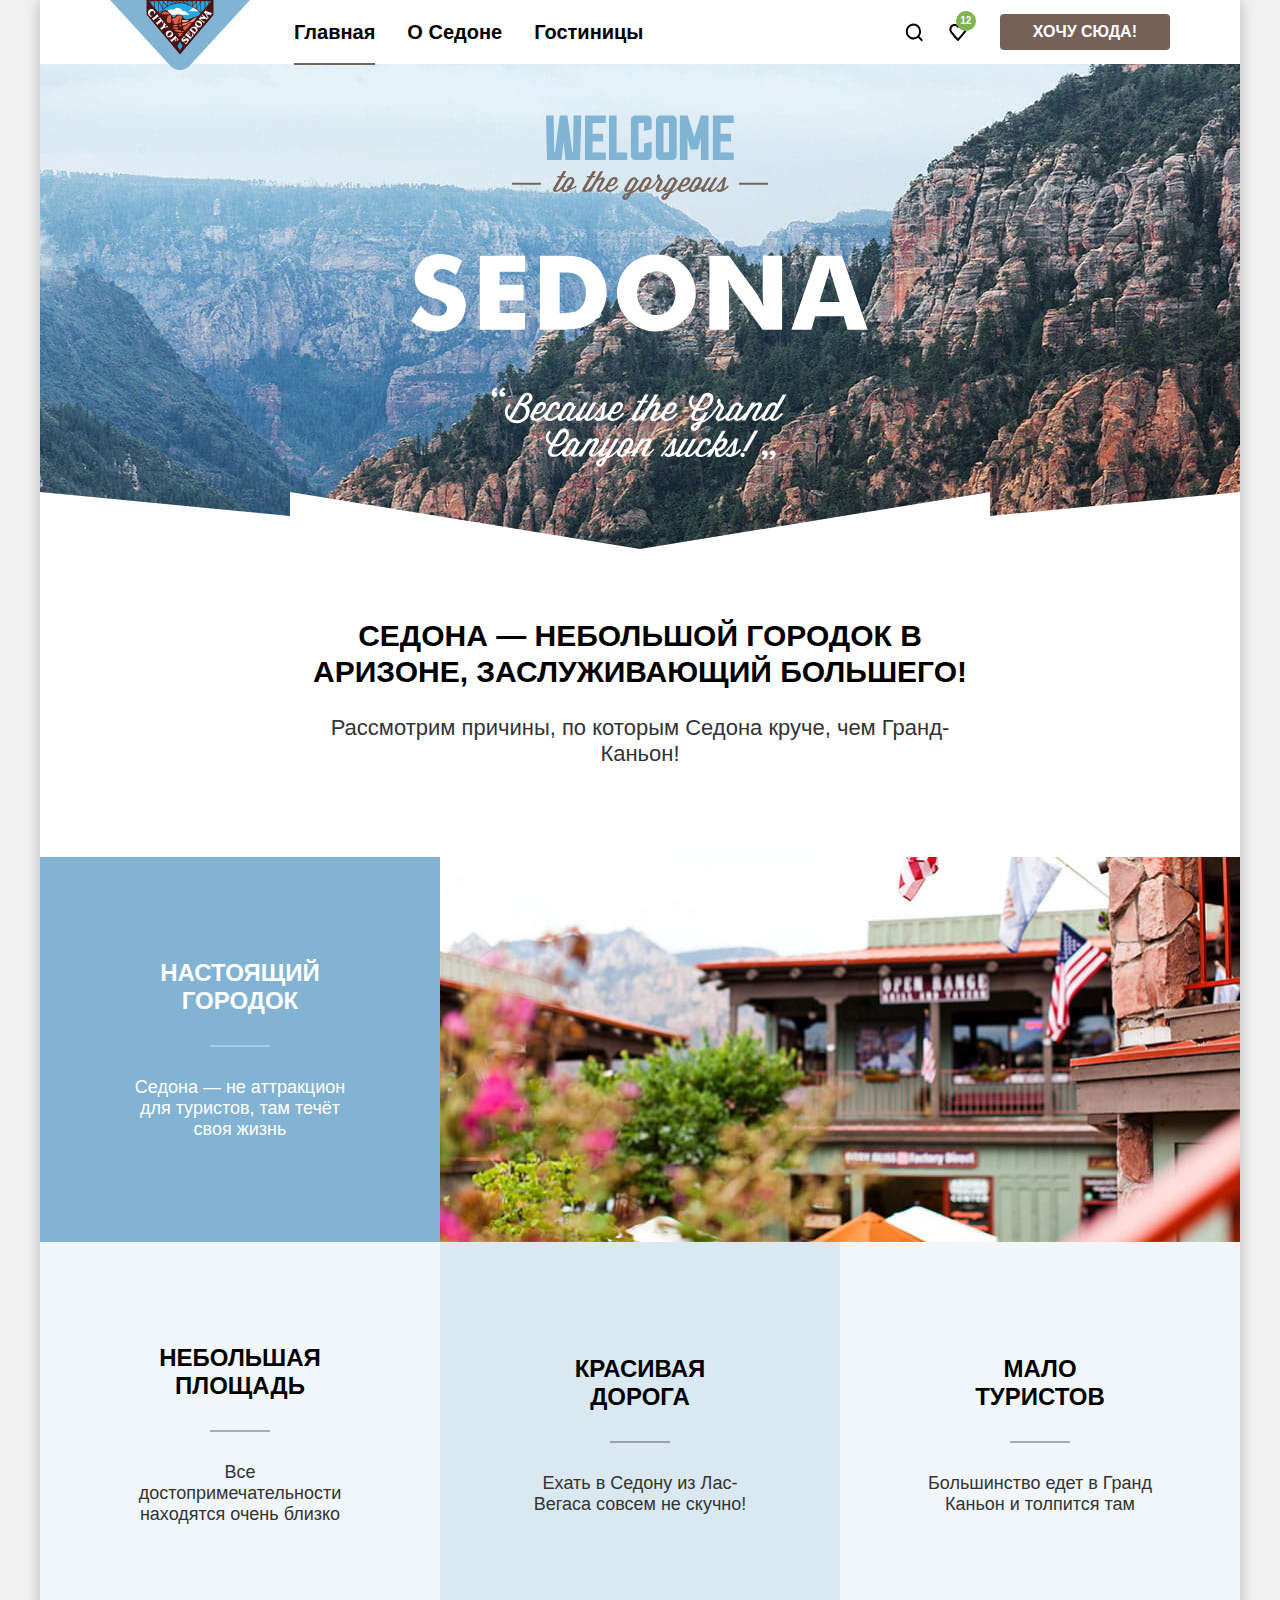
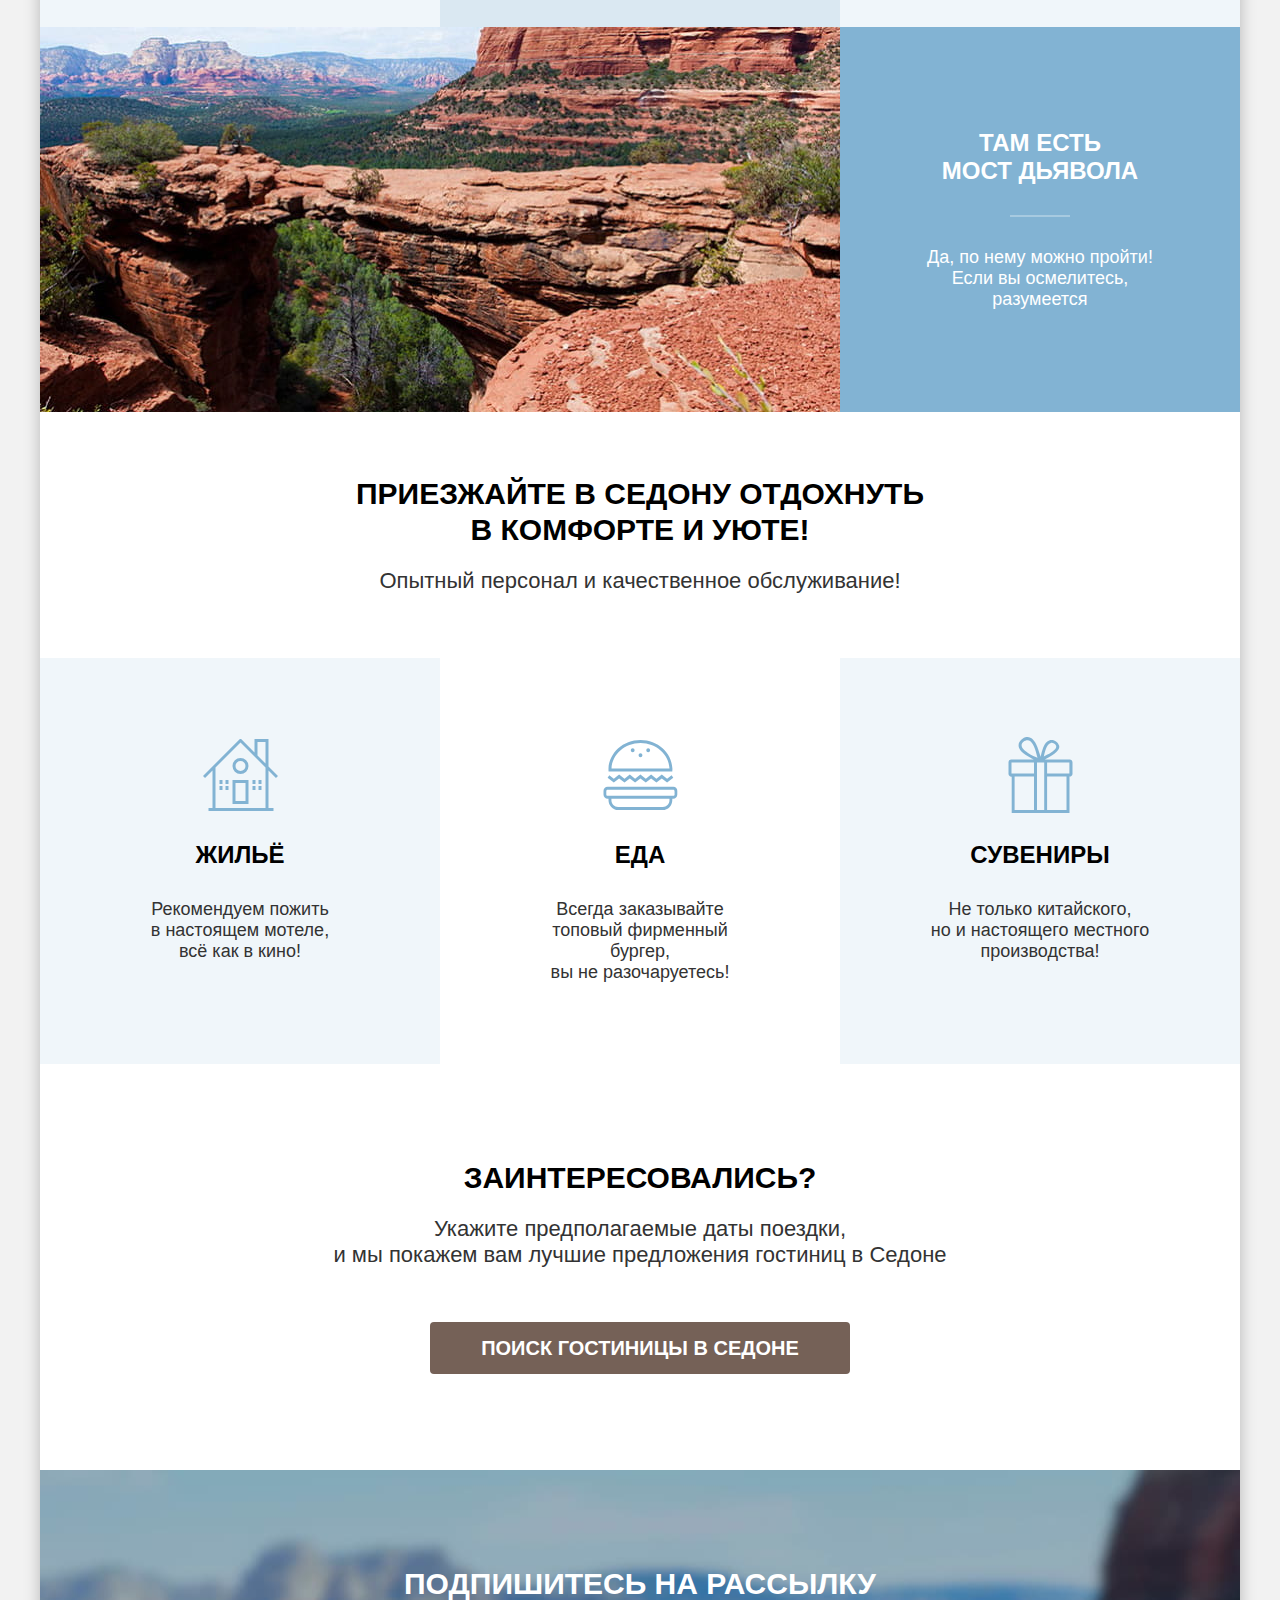
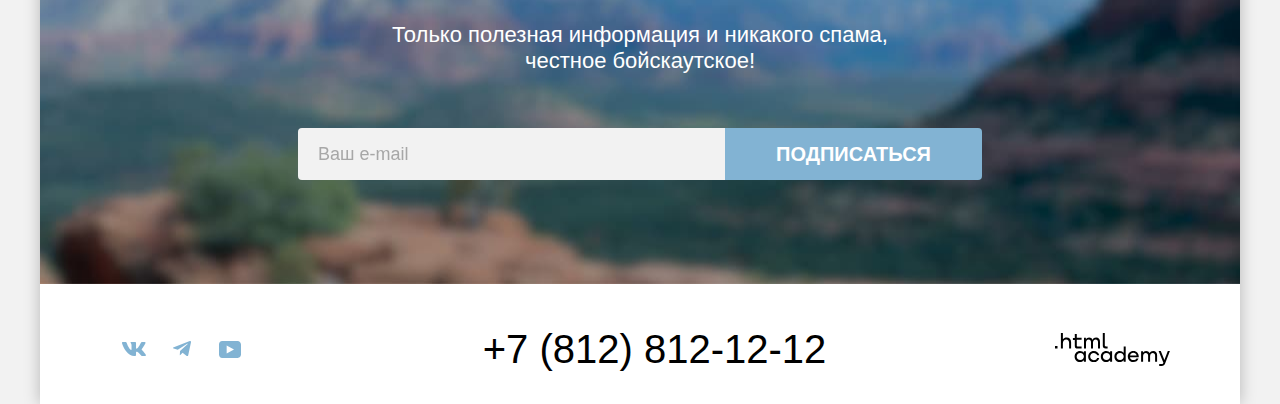
==== commit 3d29353f: "refactor: refine tooltip and improve description of buttons" ====
--- a/index.html
+++ b/index.html
@@ -77,21 +77,21 @@
 
             <li class="advantages__item block block--with-line">
               <div class="block__inner">
-                <h3 class="block__title">Красивая дорога</h3>
+                <h3 class="block__title">Красивая<br>дорога</h3>
                 <p class="block__description">Ехать в Седону из Лас-Вегаса совсем не скучно!</p>
               </div>
             </li>
 
             <li class="advantages__item block block--with-line">
               <div class="block__inner">
-                <h3 class="block__title">Мало туристов</h3>
+                <h3 class="block__title">Мало<br>туристов</h3>
                 <p class="block__description">Большинство едет в Гранд Каньон и толпится там</p>
               </div>
             </li>
 
             <li class="advantages__item block block--with-line block--on-surface block--wide block--reverse">
               <div class="block__inner">
-                <h3 class="block__title">Там есть мост дьявола</h3>
+                <h3 class="block__title">Там есть мост&nbsp;дьявола</h3>
                 <p class="block__description">Да, по нему можно пройти! Если вы осмелитесь, разумеется</p>
               </div>
               <img class="block__image" src="images/devil-bridge.jpg" alt="Ужасающе прекрасный вид на мост дьявола" width="800" height="385">
@@ -107,21 +107,21 @@
             <li class="features__item block block--with-icon block--icon-housing">
               <div class="block__inner">
                 <h3 class="block__title">Жильё</h3>
-                <p class="block__description">Рекомендуем пожить в настоящем мотеле, всё как в кино!</p>
+                <p class="block__description">Рекомендуем пожить в&nbsp;настоящем мотеле,<br>всё как в&nbsp;кино!</p>
               </div>
             </li>
 
             <li class="features__item block block--with-icon block--icon-eating">
               <div class="block__inner">
                 <h3 class="block__title">Еда</h3>
-                <p class="block__description">Всегда заказывайте топовый фирменный бургер, вы не разочаруетесь!</p>
+                <p class="block__description">Всегда заказывайте<br>топовый фирменный бургер, вы&nbsp;не&nbsp;разочаруетесь!</p>
               </div>
             </li>
 
             <li class="features__item block block--with-icon block--icon-souvenir">
               <div class="block__inner">
                 <h3 class="block__title">Сувениры</h3>
-                <p class="block__description">Не только китайского, но и настоящего местного производства!</p>
+                <p class="block__description">Не&nbsp;только китайского, но&nbsp;и&nbsp;настоящего местного производства!</p>
               </div>
             </li>
           </ul>
@@ -184,20 +184,20 @@
     </div>
 
     <div class="modal-overlay modal-overlay--closed">
-      <div class="modal">
+      <div class="modal modal-search">
         <section class="modal__inner">
           <h2 class="modal__title">Поиск гостиницы в Седоне</h2>
 
           <form class="modal__form booking-form" action="https://echo.htmlacademy.ru/" method="post">
             <div class="booking-form__date">
               <label class="booking-form__date-label" for="arrival">Дата заезда:</label>
-              <input class="booking-form__date-input" id="arrival" name="arrival-date" type="text" placeholder="27 июня 2023" value="27 апреля 2020">
+              <input class="booking-form__date-input" id="arrival" name="arrival-date" type="text" placeholder="27 июня 2023" value="27 апреля 2020" required>
               <p class="booking-form__message booking-form__message--error">Мы не можем отправить вас в прошлое.</p>
             </div>
 
             <div class="booking-form__date">
               <label class="booking-form__date-label" for="departure">Дата выезда:</label>
-              <input class="booking-form__date-input" id="departure" name="departure-date" type="text" placeholder="1 сентября 2023" value="1 сентября 2023">
+              <input class="booking-form__date-input" id="departure" name="departure-date" type="text" placeholder="1 сентября 2023" value="1 сентября 2023" required>
               <p class="booking-form__message">На эти даты есть свободные номера. Пока есть.</p>
             </div>
 
@@ -206,11 +206,11 @@
 
               <p class="booking-form__visitors-count">
                 <button class="booking-form__visitors-button booking-form__visitors-button--remove" type="button">
-                  <span class="visually-hidden">Уменьшить количество</span>
-                </button>
-                <input class="booking-form__visitors-input" id="adult" name="number-of-adult" type="number" placeholder="2" value="2">
+                  <span class="visually-hidden">Уменьшить количество взрослых</span>
+                </button>
+                <input class="booking-form__visitors-input" id="adult" name="number-of-adult" type="number" placeholder="2" value="2" required>
                 <button class="booking-form__visitors-button booking-form__visitors-button--add" type="button">
-                  <span class="visually-hidden">Прибавить количество</span>
+                  <span class="visually-hidden">Прибавить количество взрослых</span>
                 </button>
               </p>
             </div>
@@ -218,18 +218,21 @@
             <div class="booking-form__visitors">
               <p class="booking-form__visitors-inner">
                 <label class="booking-form__visitors-label" for="children">Дети:</label>
-                <button class="booking-form__visitors-tooltip tooltip" type="button">
+                <span class="booking-form__visitors-tooltip tooltip">
+                  <button class="tooltip__toggle" type="button">
+                    <span class="visually-hidden">Показать подсказку</span>
+                  </button>
                   <span class="tooltip__content">Укажите количество детей, которые будут с вами, возраст которых от 6 до 18 лет. Дети до 6 лет размещаются бесплатно.</span>
-                </button>
+                </span>
               </p>
 
               <p class="booking-form__visitors-count">
                 <button class="booking-form__visitors-button booking-form__visitors-button--remove" type="button">
-                  <span class="visually-hidden">Уменьшить количество</span>
-                </button>
-                <input class="booking-form__visitors-input" id="children" name="number-of-children" type="number" placeholder="2" value="2">
+                  <span class="visually-hidden">Уменьшить количество детей</span>
+                </button>
+                <input class="booking-form__visitors-input" id="children" name="number-of-children" type="number" placeholder="2" value="2" required>
                 <button class="booking-form__visitors-button booking-form__visitors-button--add" type="button">
-                  <span class="visually-hidden">Прибавить количество</span>
+                  <span class="visually-hidden">Прибавить количество детей</span>
                 </button>
               </p>
             </div>
@@ -237,7 +240,7 @@
             <button class="booking-form__submit button button--secondary button--big" type="submit">Найти</button>
           </form>
         </section>
-        <button class="modal__close-button">
+        <button class="modal__close-button" type="button">
           <span class="visually-hidden">Закрыть модальное окно</span>
         </button>
       </div>
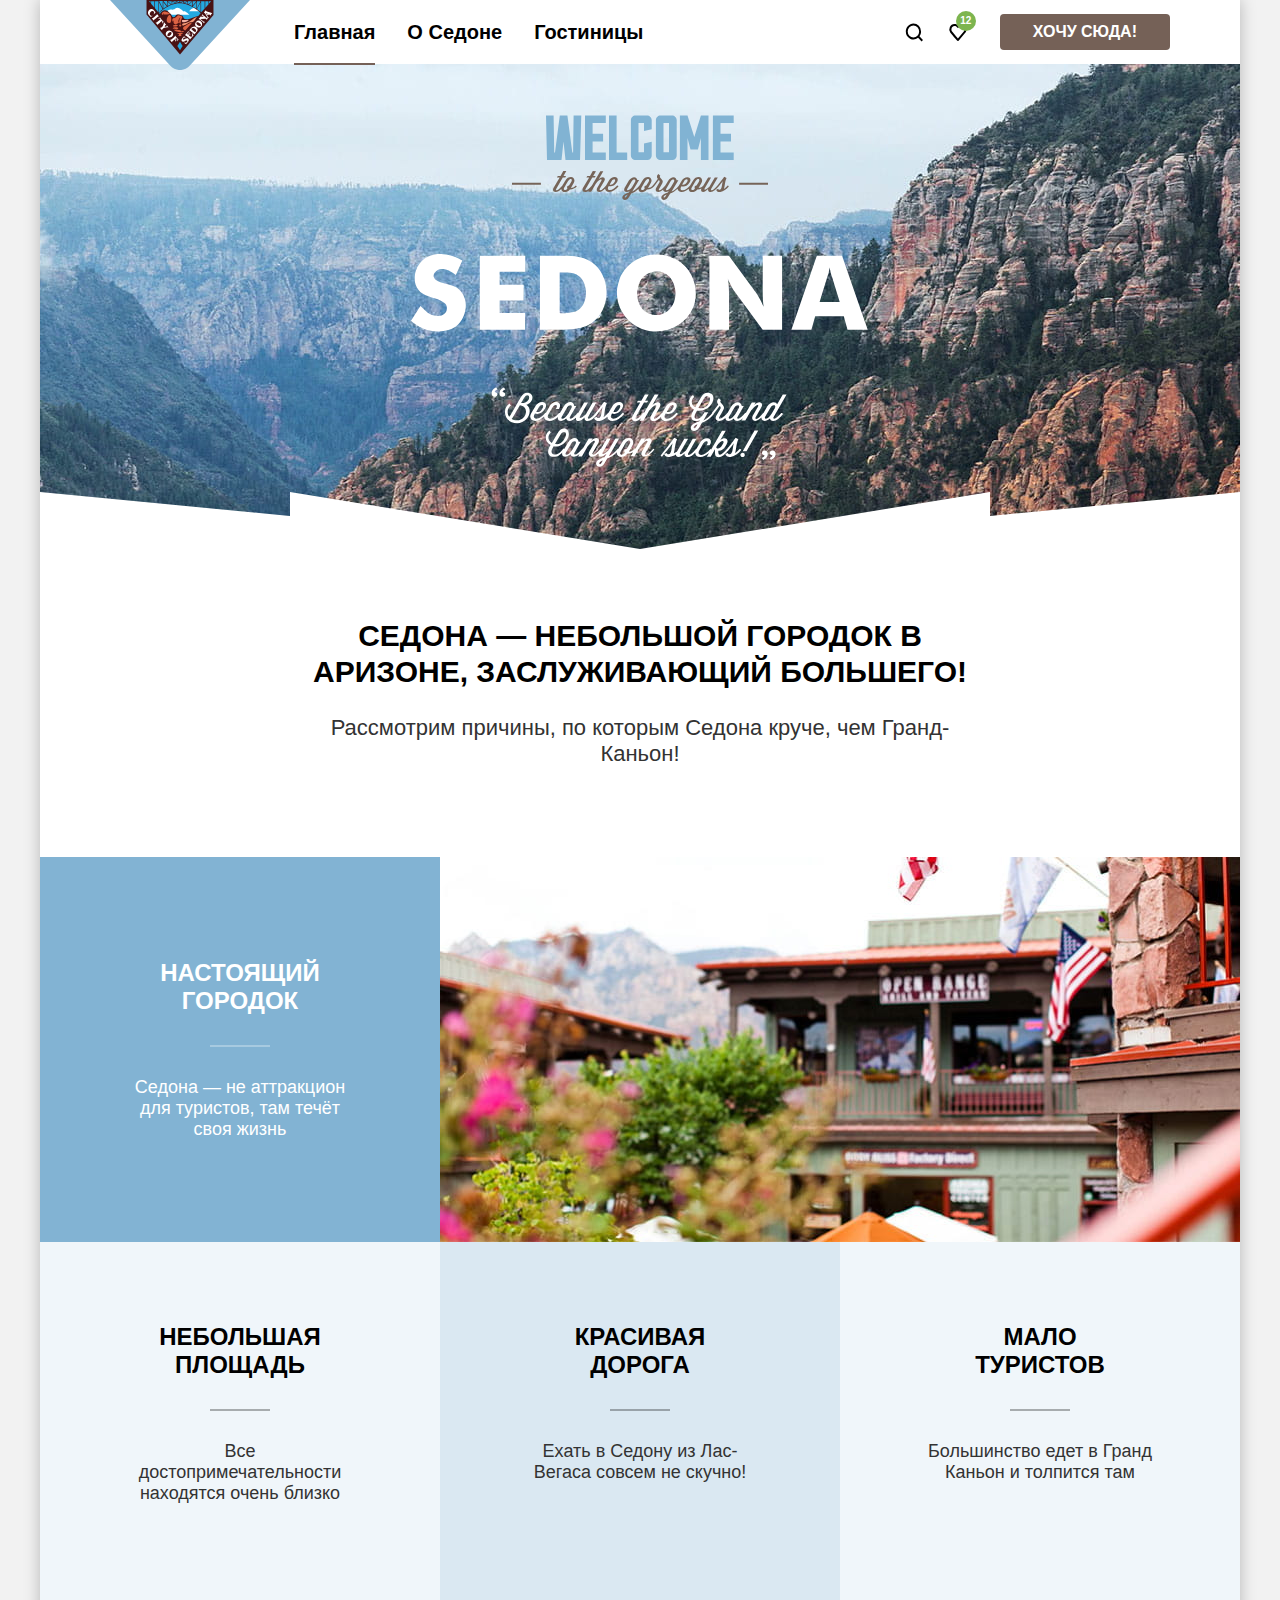
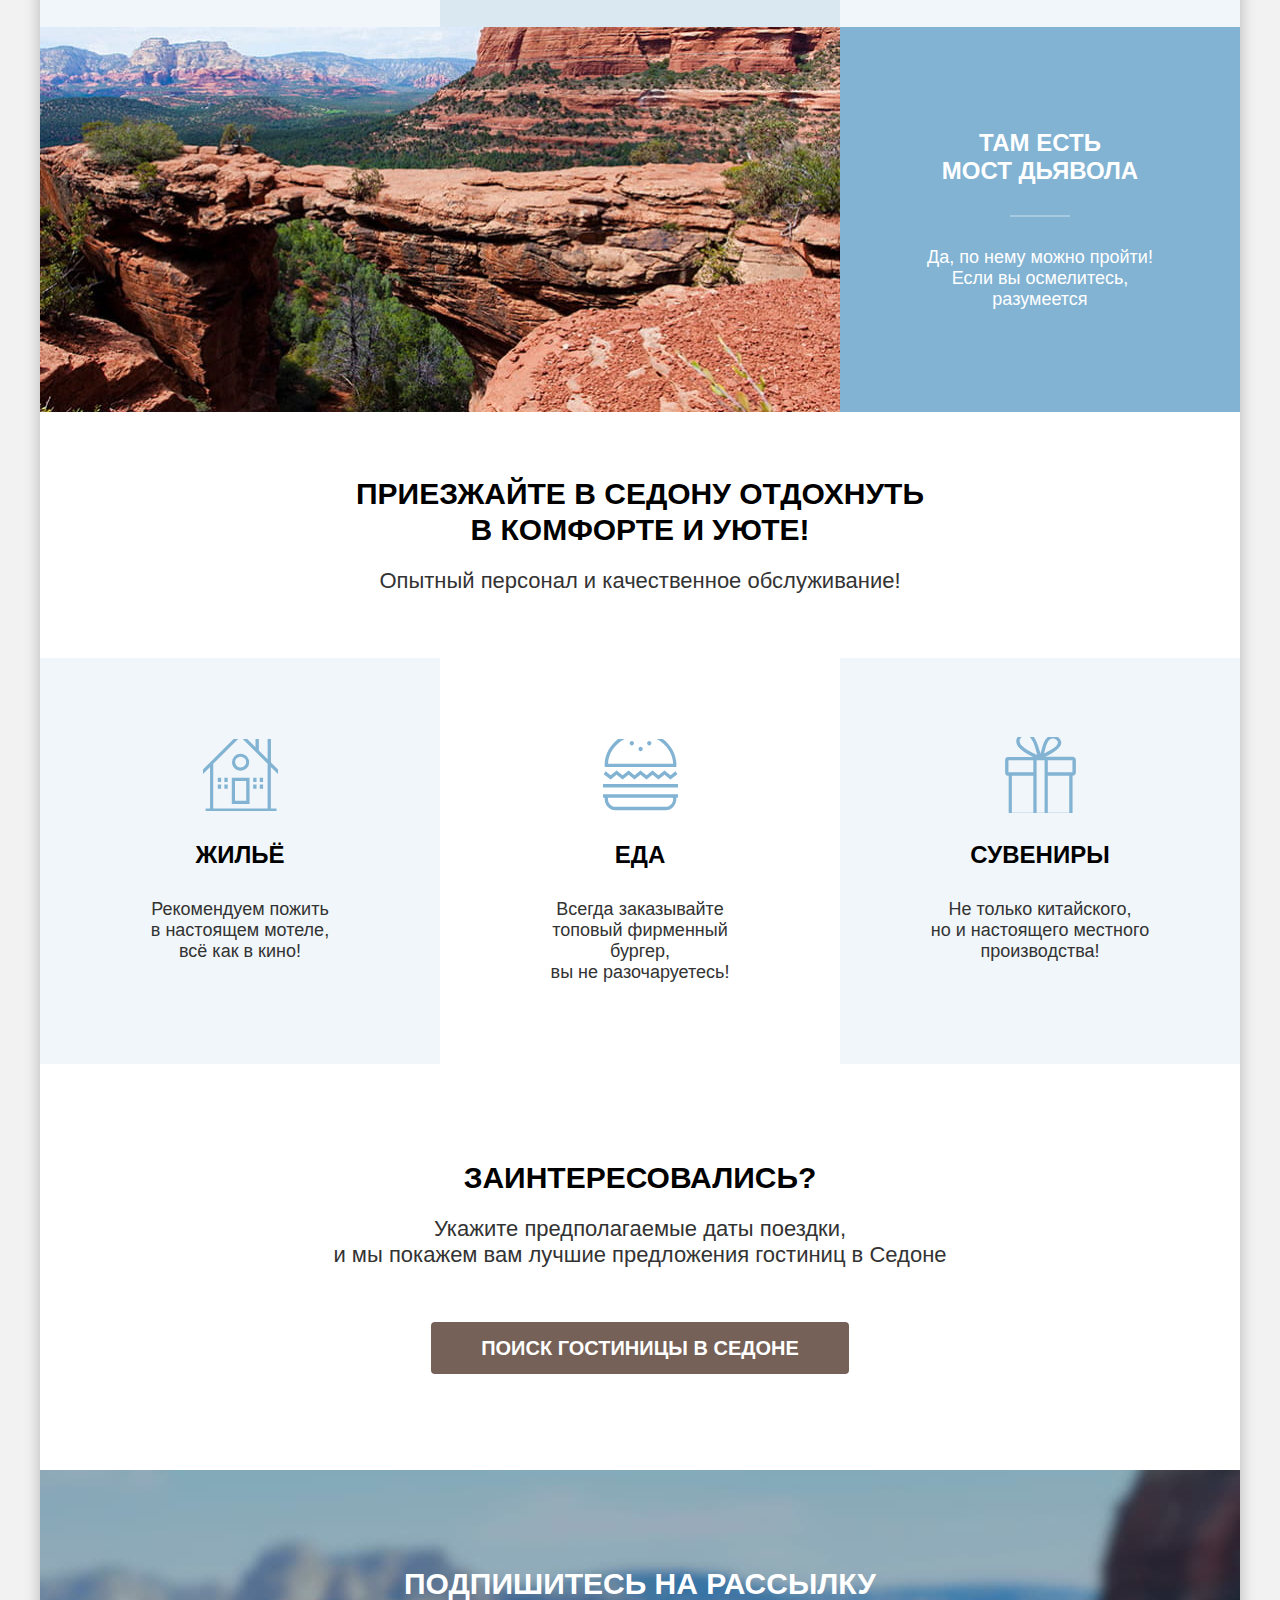
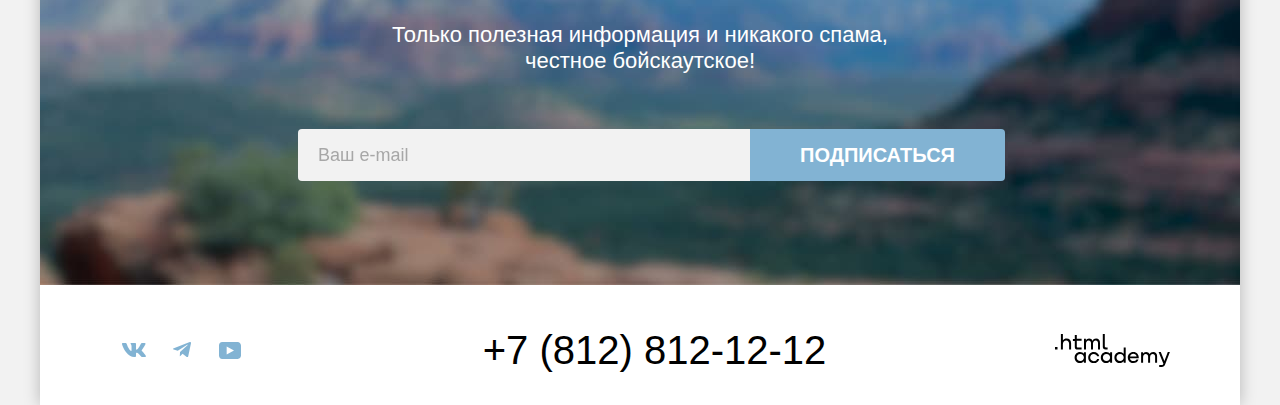
==== commit 665b7364: "refactor: add containers for wide text blocks" ====
--- a/index.html
+++ b/index.html
@@ -56,8 +56,10 @@
         </section>
 
         <section class="advantages">
-          <h2 class="advantages__title">Седона — небольшой городок в Аризоне, заслуживающий большего!</h2>
-          <p class="advantages__text">Рассмотрим причины, по которым Седона круче, чем Гранд-Каньон!</p>
+          <div class="advantages__inner">
+            <h2 class="advantages__title">Седона — небольшой городок в Аризоне, заслуживающий большего!</h2>
+            <p class="advantages__text">Рассмотрим причины, по которым Седона круче, чем Гранд-Каньон!</p>
+          </div>
 
           <ul class="advantages__list">
             <li class="advantages__item block block--with-line block--on-surface block--wide">
@@ -100,8 +102,10 @@
         </section>
 
         <section class="features">
-          <h2 class="features__title">Приезжайте в&nbsp;Седону отдохнуть<br>в&nbsp;комфорте и&nbsp;уюте!</h2>
-          <p class="features__text">Опытный персонал и качественное обслуживание!</p>
+          <div class="features__inner">
+            <h2 class="features__title">Приезжайте в&nbsp;Седону отдохнуть<br>в&nbsp;комфорте и&nbsp;уюте!</h2>
+            <p class="features__text">Опытный персонал и качественное обслуживание!</p>
+          </div>
 
           <ul class="features__list">
             <li class="features__item block block--with-icon block--icon-housing">
--- a/styles/styles.css
+++ b/styles/styles.css
@@ -1,5 +1,5 @@
 @font-face {
-  font-family: "PT Serif";
+  font-family: "PT Sans";
   src: url("../fonts/ptsans-400.woff2") format("woff2");
   font-weight: 400;
   font-style: normal;
@@ -7,7 +7,7 @@
 }
 
 @font-face {
-  font-family: "PT Serif";
+  font-family: "PT Sans";
   src: url("../fonts/ptsans-700.woff2") format("woff2");
   font-weight: 700;
   font-style: normal;
@@ -112,7 +112,7 @@
 
 body {
   margin: 0;
-  font-family: "PT Serif", sans-serif;
+  font-family: "PT Sans", sans-serif;
   font-size: var(--text-basic-font-size);
   line-height: var(--text-basic-line-height);
   color: var(--color-secondary);
@@ -135,6 +135,7 @@
   background-color: transparent;
   border: 1px solid transparent;
   border-radius: var(--button-border-radius);
+  text-align: center;
   text-decoration: none;
   text-transform: uppercase;
   cursor: pointer;
@@ -145,7 +146,7 @@
   --button-font-size: 20px;
   --button-line-height: 36px;
 
-  padding: 7px 50px;
+  padding: 7px 49px;
 }
 
 .button--regular {
@@ -212,14 +213,14 @@
   min-width: var(--page-min-width);
   width: var(--container-outer);
   margin: 0 auto;
-  box-shadow: 0px 0px 15px 0 var(--color-primary-25);
+  box-shadow: 0 0 15px 0 var(--color-primary-25);
   background-color: var(--color-background-1);
 }
 
 .cover {
   padding: 35px var(--page-x-indent) 70px;
   color: var(--color-on-surface);
-  background-color: var(--color-surface-20);
+  background-color: #afd6ef;
   background-image: url("../images/background-catalog.jpg");
   background-repeat: no-repeat;
   background-size: cover;
@@ -280,6 +281,7 @@
   align-items: center;
   flex-wrap: wrap;
   list-style-type: none;
+  text-transform: capitalize;
 }
 
 .menu {
@@ -309,7 +311,7 @@
 }
 
 .menu__link--active::after {
-  content: '';
+  content: "";
   position: absolute;
   bottom: -1px;
   display: block;
@@ -355,7 +357,7 @@
 
 .user-menu__link--favourites::before,
 .user-menu__link--search::before {
-  content: '';
+  content: "";
   display: block;
   width: 20px;
   height: 20px;
@@ -372,9 +374,11 @@
 }
 
 .hotels-quantity {
-  width: 20px;
+  min-width: 20px;
+  max-width: 40px;
   height: 20px;
-  border-radius: 50%;
+  padding: 0 3px;
+  border-radius: 100vw;
   color: var(--color-on-surface);
   background-color: var(--color-success);
   display: flex;
@@ -382,17 +386,21 @@
   align-items: center;
   font-size: 10px;
   line-height: 10px;
+  white-space: nowrap;
+  overflow: hidden;
 }
 
 .user-menu__button {
   margin-left: 20px;
   min-width: 160px;
+  overflow-wrap: anywhere;
 }
 
 .hero {
+  min-height: 485px;
   padding: 51px 0 82px;
   color: var(--color-on-surface);
-  background-color: var(--color-surface-20);
+  background-color: #afd6ef;
   background-image: url("../images/divider.svg"), url("../images/background-home.jpg");
   background-repeat: no-repeat, no-repeat;
   background-size: 100% auto, cover;
@@ -462,7 +470,7 @@
   display: flex;
   flex-direction: column;
   gap: 30px;
-  height: -webkit-fill-available;
+  height: 100%;
   padding: var(--block-y-indent) var(--block-x-indent);
 }
 
@@ -498,7 +506,7 @@
 }
 
 .block--with-icon .block__inner::before {
-  content: '';
+  content: "";
   display: block;
   width: 75px;
   height: 72px;
@@ -548,7 +556,7 @@
   display: block;
   width: 800px;
   height: 385px;
-  object-fit: scale-down;
+  object-fit: cover;
   object-position: left center;
 }
 
@@ -615,6 +623,7 @@
 
 .hotel-search__button {
   max-width: var(--container-inner);
+  min-width: 376px;
   margin: 0 auto;
 }
 
@@ -625,7 +634,7 @@
 
 .subscribe--on-surface {
   color: var(--color-on-surface);
-  background-color: var(--color-surface-20);
+  background-color: #afd6ef;
   background-image: url("../images/background-subscribe.jpg");
   background-repeat: no-repeat;
   background-size: cover;
@@ -644,7 +653,7 @@
 .subscribe__text {
   max-width: var(--container-inner);
   margin: 0 auto;
-  margin-bottom: 54px;
+  margin-bottom: 55px;
 }
 
 .subscribe__form {
@@ -655,9 +664,9 @@
 }
 
 .subscribe__input {
+  flex-shrink: 0;
   display: inline-block;
-  max-width: 452px;
-  width: 100%;
+  width: 452px;
   font-family: inherit;
   font-size: var(--input-font-size);
   line-height: var(--input-line-height);
@@ -669,11 +678,17 @@
   padding: 14px 20px;
 }
 
+.subscribe__input:hover,
+.subscribe__input:focus-visible {
+  background-color: var(--color-border);
+}
+
 .subscribe__input::placeholder {
   filter: opacity(60%);
 }
 
 .subscribe__button {
+  flex-grow: 1;
   border-radius: 0 4px 4px 0;
 }
 
@@ -818,7 +833,7 @@
   cursor: pointer;
 }
 
-.filters__label--type--range {
+.filters__label--range {
   position: relative;
   display: flex;
   align-items: center;
@@ -826,21 +841,22 @@
   margin-bottom: 44px;
 }
 
-.filters__label--type--range:nth-of-type(1) {
+.filters__label--range:nth-of-type(1) {
   margin-right: 2px;
 }
 
-.filters__label--type--range:nth-of-type(1) .filters__input {
+.filters__label--range:nth-of-type(1) .filters__input {
   border-radius: var(--button-border-radius) 0 0 var(--button-border-radius);
 }
 
-.filters__label--type--range:nth-of-type(2) .filters__input {
+.filters__label--range:nth-of-type(2) .filters__input {
   border-radius: 0 var(--button-border-radius) var(--button-border-radius) 0;
 }
 
 .filters__label-inner {
   position: absolute;
   right: 0;
+  margin-top: 1px;
   padding: 12px 20px;
   color: var(--color-primary-30);
   font-size: var(--input-font-size);
@@ -852,10 +868,12 @@
   display: flex;
   justify-content: center;
   align-items: center;
+  flex-shrink: 0;
   width: 20px;
   height: 20px;
   margin: 0;
-  margin-top: 2px;
+  margin-top: 1px;
+  font-family: inherit;
   border-radius: var(--button-border-radius);
   background-color: var(--color-background-1);
 }
@@ -876,6 +894,7 @@
   width: 20px;
   height: 20px;
   mask-image: url("../images/icons/icon-control-checkbox.svg");
+  mask-position: center 1px;
 }
 
 .filters__input[type="radio"]:checked::after {
@@ -884,11 +903,11 @@
   mask-image: url("../images/icons/icon-control-radio.svg");
 }
 
-.filters__label--type--range .filters__input {
+.filters__label--range .filters__input {
   display: block;
   width: 100%;
   height: max-content;
-  padding: 12px 50px 12px 21px;
+  padding: 13px 50px 11px 20px;
   font-weight: 700;
   margin-top: 0;
   font-size: var(--input-font-size);
@@ -898,31 +917,29 @@
   border: 0;
 }
 
-.filters__label--type--range .filters__input::-webkit-inner-spin-button {
+.filters__label--range .filters__input::-webkit-inner-spin-button {
   appearance: none;
 }
 
-.filters__label--type--checkbox:hover,
-.filters__label--type--radio:hover {
+.filters__label--checkbox:hover,
+.filters__label--radio:hover {
   filter: opacity(60%);
 }
 
-.filters__label--type--checkbox:active,
-.filters__label--type--radio:active,
-/* .filters__label--type--checkbox:active .filters__input,
-.filters__label--type--radio:active .filters__input, */
-.filters__label--type--checkbox:has(.filters__input:active),
-.filters__label--type--radio:has(.filters__input:active) {
+.filters__label--checkbox:active,
+.filters__label--radio:active,
+.filters__label--checkbox:has(.filters__input:active),
+.filters__label--radio:has(.filters__input:active) {
   filter: opacity(30%);
 }
 
-.filters__label--type--checkbox:has(.filters__input:disabled),
-.filters__label--type--radio:has(.filters__input:disabled) {
+.filters__label--checkbox:has(.filters__input:disabled),
+.filters__label--radio:has(.filters__input:disabled) {
   filter: opacity(15%);
   pointer-events: none;
 }
 
-.filters__label--type--range:hover .filters__input {
+.filters__label--range:hover .filters__input {
   background-color: var(--color-border);
 }
 
@@ -964,11 +981,11 @@
 
 .filters__range-handler:hover,
 .filters__range-handler:focus {
-  box-shadow: 0px 4px 10px 0 var(--color-primary-25);
+  box-shadow: 0 4px 10px 0 var(--color-primary-25);
 }
 
 .filters__range-handler:active {
-  box-shadow: 0px 7px 15px 0 var(--color-primary-40);
+  box-shadow: 0 7px 15px 0 var(--color-primary-40);
   outline: 3px solid var(--color-accent-2);
 }
 
@@ -1034,6 +1051,7 @@
 .catalog__view-button-group {
   display: flex;
   gap: 8px;
+  margin-bottom: 1px;
 }
 
 .catalog__view-button {
@@ -1253,6 +1271,7 @@
   display: flex;
   justify-content: space-between;
   align-items: center;
+  column-gap: 30px;
   color: var(--color-primary);
 }
 
@@ -1373,8 +1392,8 @@
   display: flex;
   justify-content: center;
   align-items: center;
+  padding: 20px 0;
   background-color: var(--color-overlay);
-  box-shadow: 0px 25px 50px 0px var(--color-primary-15);
   opacity: 1;
   transform: scaleY(1);
   transform-origin: top;
@@ -1396,11 +1415,12 @@
 .modal {
   display: grid;
   grid-template-columns: 1fr 1fr;
-  min-width: 717px;
+  margin: auto;
   padding: 64px 70px;
   background-color: var(--color-background-1);
   border: 0;
   border-radius: 30px;
+  box-shadow: 0 25px 50px 0 var(--color-primary-15);
   opacity: 1;
   transition: opacity 0.6s ease-in-out 0.6s;
 }
@@ -1410,6 +1430,10 @@
   transition: opacity 0.3s ease-in-out;
 }
 
+.modal-search {
+  width: 717px;
+}
+
 .modal__inner {
   grid-column: 1 / -1;
   grid-row: 1 / 2;
@@ -1418,8 +1442,7 @@
 .modal__close-button {
   grid-column: -2 / -1;
   grid-row: 1 / 2;
-  align-self: start;
-  justify-self: end;
+  place-self: start end;
   display: flex;
   justify-content: center;
   align-items: center;
@@ -1454,21 +1477,16 @@
 .modal__title {
   margin: 0;
   margin-bottom: 64px;
+  padding-right: 40px;
   font-size: var(--headline-font-size-2);
   line-height: var(--headline-line-height-2);
   text-transform: uppercase;
-}
-
-.modal__form {
-  max-width: 577px;
 }
 
 .booking-form {
   display: grid;
   grid-template-columns: minmax(247px, 1fr) minmax(242px, 1fr);
   gap: 23px 88px;
-  font-family: inherit;
-  font-size: inherit;
   font-size: var(--headline-font-size-4);
   line-height: var(--headline-line-height-4);
   font-weight: 700;
@@ -1495,6 +1513,9 @@
   font-size: 18px;
   border: 0;
   background-color: var(--color-background-2);
+  background-image: url("../images/icons/icon-date.svg");
+  background-repeat: no-repeat;
+  background-position: right 20px center;
   border-radius: var(--button-border-radius);
 }
 
@@ -1521,6 +1542,7 @@
   justify-content: space-between;
   align-items: center;
   min-height: 48px;
+  margin-bottom: 25px;
 }
 
 .booking-form__visitors-inner {
@@ -1537,15 +1559,11 @@
   border-radius: var(--button-border-radius);
 }
 
-.booking-form__visitors-label {
-}
-
 .booking-form__visitors-button {
-  justify-self: center;
+  place-self: center center;
   align-items: center;
   display: flex;
   justify-content: center;
-  align-self: center;
   width: 20px;
   height: 20px;
   padding: 0;
@@ -1596,31 +1614,36 @@
 }
 
 .booking-form__visitors-input:hover,
-.booking-form__visitors-input:focus {
+.booking-form__visitors-input:focus-visible {
   background-color: var(--color-border);
 }
 
-.booking-form__visitors-tooltip {
-}
-
 .booking-form__submit {
+  --button-line-height: 24px;
   grid-column: 1 / -1;
-  margin-top: 25px;
+  padding: 17px 49px;
+  border-radius: 10px;
 }
 
 .tooltip {
   position: relative;
-  display: flex;
-  justify-content: center;
-  align-items: center;
   width: 26px;
   height: 26px;
+}
+
+.tooltip__toggle {
+  display: flex;
+  justify-content: center;
+  align-items: center;
+  width: 100%;
+  height: 100%;
+  padding: 0;
   background-color: var(--color-accent-2);
   border: 0;
   border-radius: 50%;
 }
 
-.tooltip::before {
+.tooltip__toggle::before {
   content: "";
   display: block;
   width: 20px;
@@ -1639,13 +1662,15 @@
   left: 50%;
   display: none;
   width: 256px;
-  padding: 15px 18px 18px 22px;
+  padding: 20px 18px 23px 22px;
   transform: translateX(-50%);
   font-size: 16px;
-  color: #fff;
-  background-color: #333;
+  line-height: 20px;
+  font-weight: 400;
+  color: var(--color-on-surface);
+  background-color: var(--color-secondary);
   border-radius: 10px;
-  box-shadow: 0px 15px 30px 0px var(--color-primary-30);
+  box-shadow: 0 15px 30px 0 var(--color-primary-30);
   text-align: left;
 }
 
@@ -1656,7 +1681,7 @@
   bottom: 100%;
   transform: translateX(-50%);
   border: 10px solid transparent;
-  border-bottom: 10px solid #333;
+  border-bottom: 10px solid var(--color-secondary);
 }
 
 .tooltip:hover .tooltip__content,
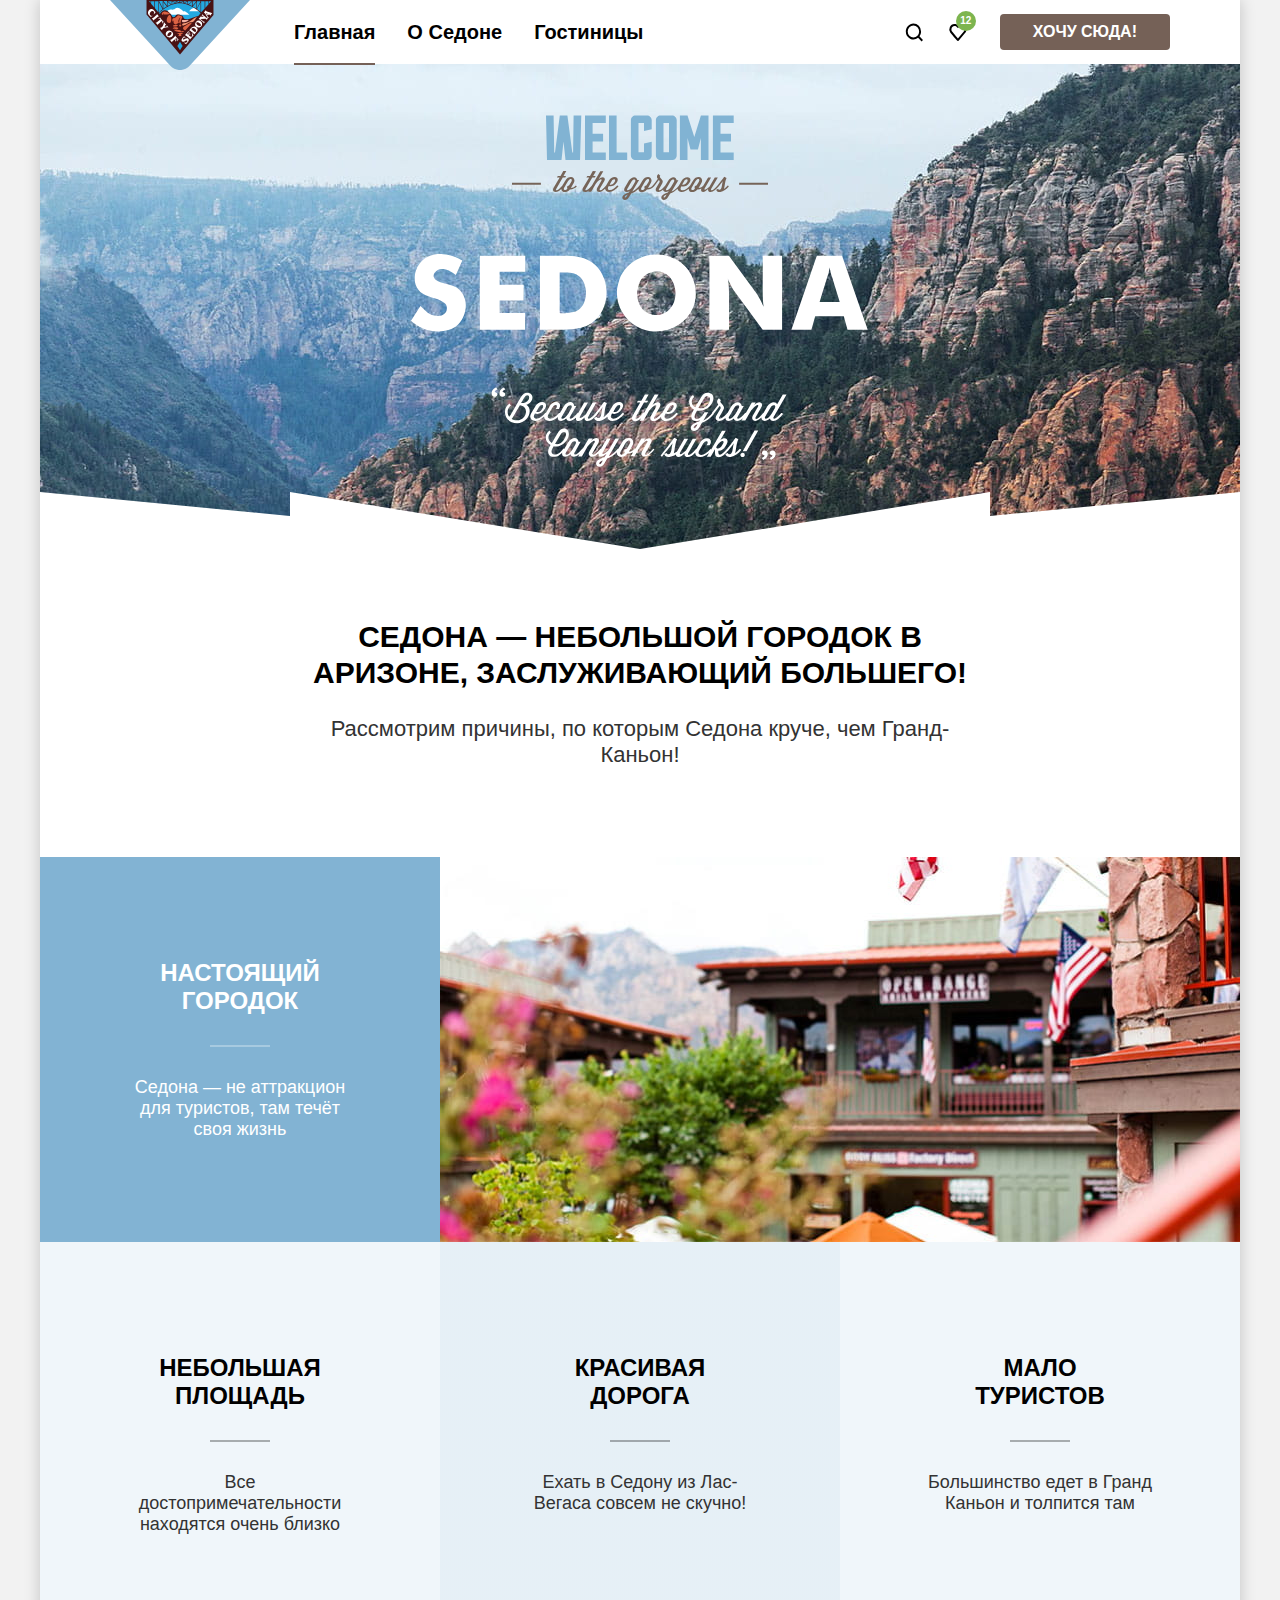
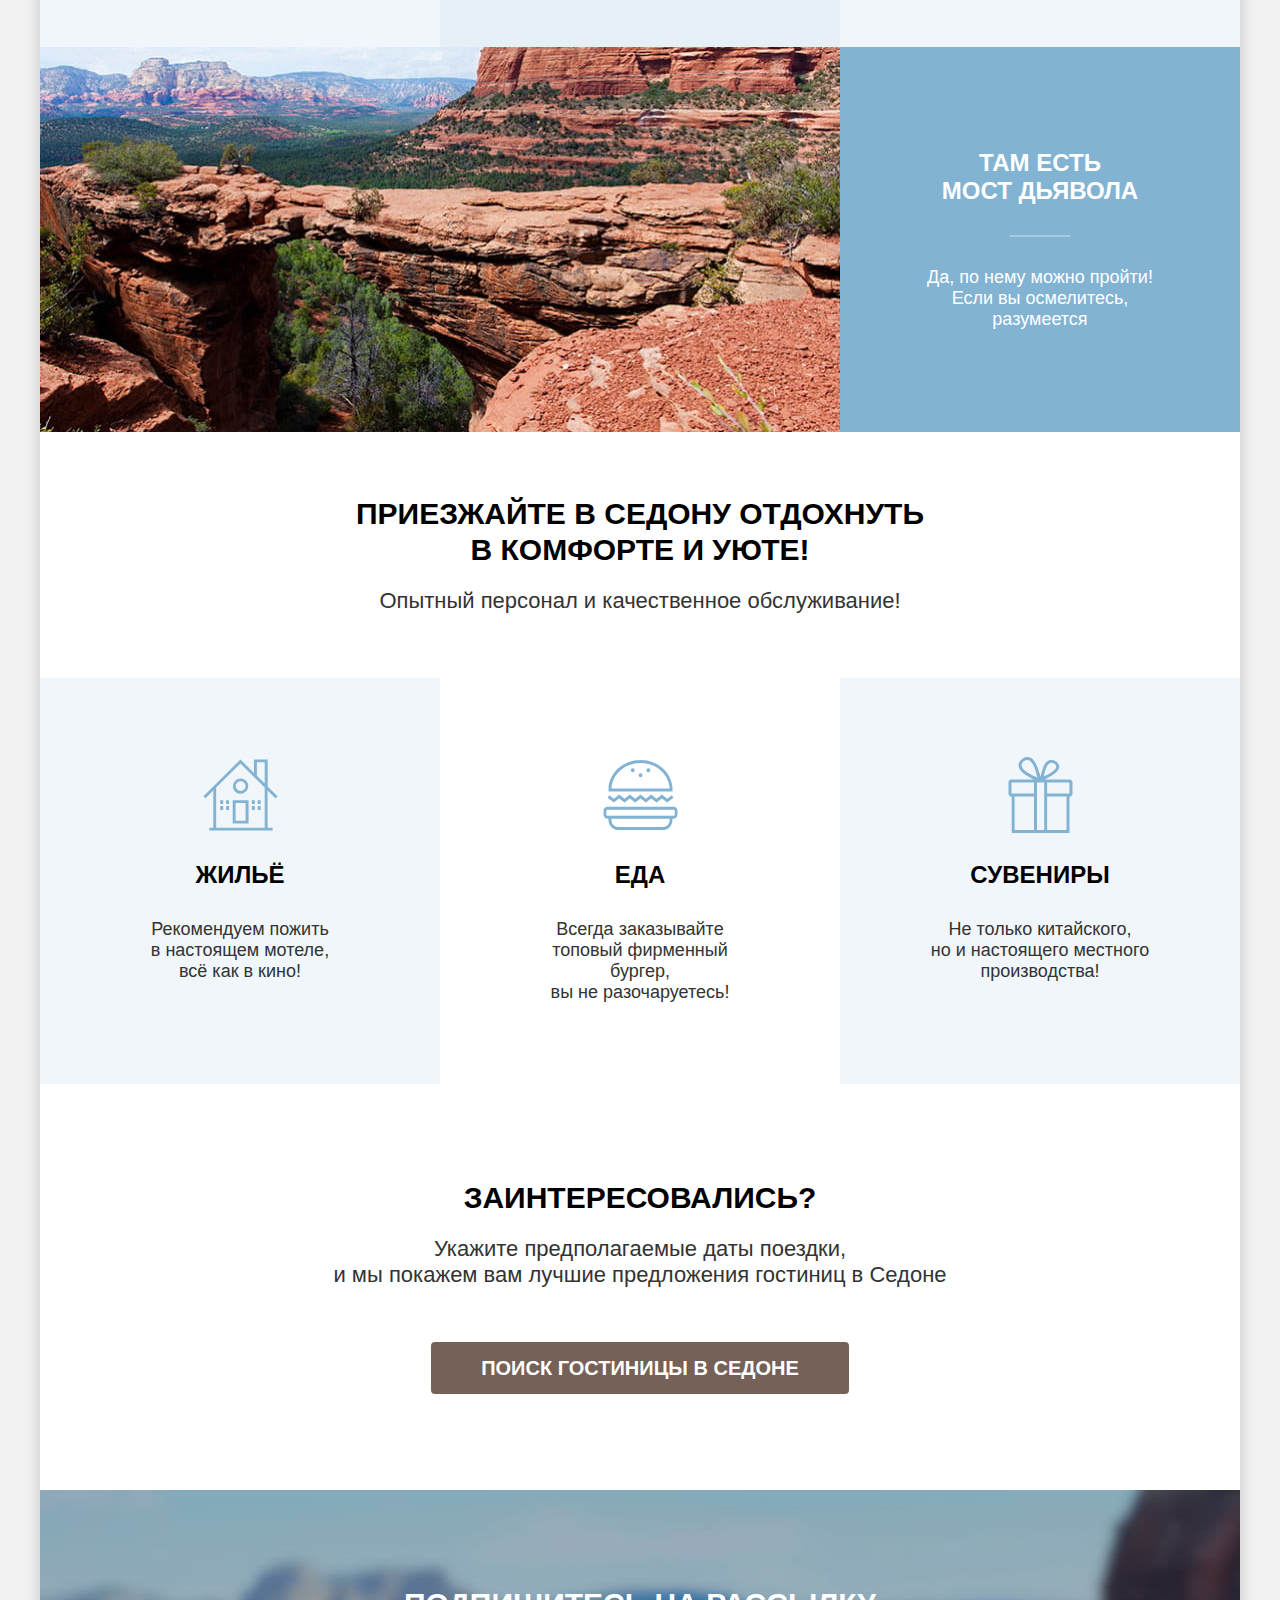
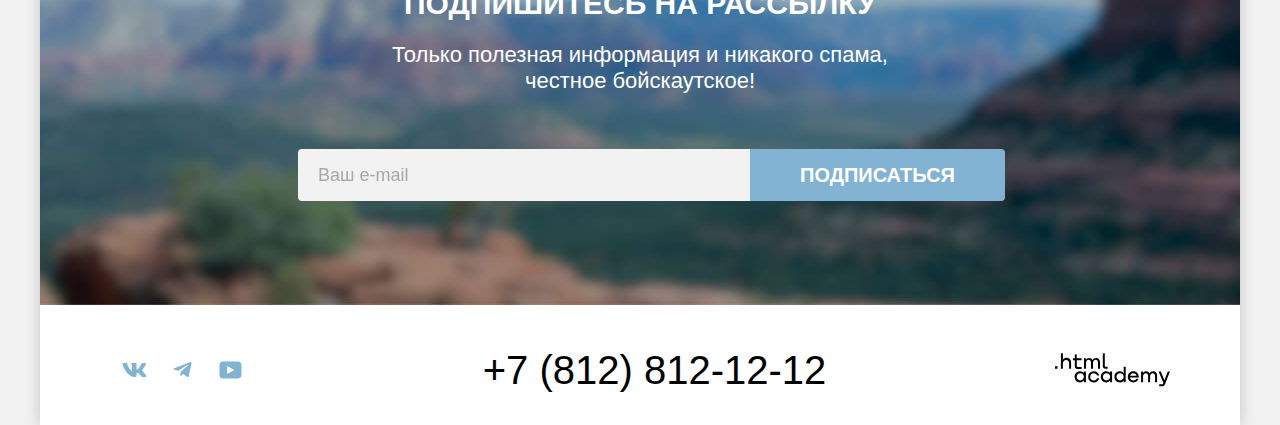
==== commit acea87c7: "fix: replace css masks with svg in html" ====
--- a/index.html
+++ b/index.html
@@ -157,18 +157,21 @@
             <li class="social-networks__item">
               <a class="social-networks__link social-networks__link--vk" href="https://vk.com/htmlacademy" target="_blank">
                 <span class="visually-hidden">ВКонтакте</span>
+                <svg xmlns="http://www.w3.org/2000/svg" width="25" height="14" viewBox="0 0 25px 14px" fill="currentColor" aria-hidden="true"><path fill-rule="evenodd" d="M23.95.95c.17-.55 0-.95-.8-.95h-2.62c-.67 0-.98.35-1.14.73 0 0-1.34 3.2-3.23 5.27-.61.6-.89.8-1.22.8-.17 0-.42-.2-.42-.74V.95c0-.66-.19-.95-.74-.95H9.65c-.42 0-.67.3-.67.6 0 .61.95.76 1.05 2.5v3.8c0 .84-.16.99-.5.99-.88 0-3.05-3.21-4.33-6.89-.25-.71-.5-1-1.17-1H1.4C.65 0 .5.35.5.73c0 .68.89 4.07 4.14 8.55C6.81 12.34 9.87 14 12.65 14c1.67 0 1.88-.37 1.88-1v-2.32c0-.73.16-.88.68-.88.4 0 1.06.2 2.62 1.67C19.61 13.22 19.9 14 20.9 14h2.63c.75 0 1.13-.37.91-1.1-.24-.72-1.09-1.77-2.22-3.02-.6-.7-1.53-1.47-1.8-1.86-.4-.49-.28-.7 0-1.14 0 0 3.2-4.43 3.53-5.93Z" clip-rule="evenodd"/></svg>
               </a>
             </li>
 
             <li class="social-networks__item">
               <a class="social-networks__link social-networks__link--tg" href="https://t.me/htmlacademy" target="_blank">
                 <span class="visually-hidden">Телеграм</span>
+                <svg xmlns="http://www.w3.org/2000/svg" width="19" height="16" viewBox="0 0 19px 16px" fill="currentColor" aria-hidden="true"><path d="M17.29.1 1.34 6.25c-1.09.43-1.08 1.04-.2 1.31l4.1 1.28 9.47-5.98c.44-.27.85-.12.52.18L7.55 9.96l-.28 4.22c.41 0 .6-.19.83-.41l1.99-1.93 4.13 3.05c.77.42 1.31.2 1.5-.7l2.72-12.8C18.72.27 18-.23 17.29.09Z"/></svg>
               </a>
             </li>
 
             <li class="social-networks__item">
               <a class="social-networks__link social-networks__link--youtube" href="https://www.youtube.com/user/htmlacademyru" target="_blank">
                 <span class="visually-hidden">YouTube</span>
+                <svg xmlns="http://www.w3.org/2000/svg" width="23" height="18" viewBox="0 0 23px 18px" fill="currentColor" aria-hidden="true"><path d="M19.1.5H3.68C1.81.5.5 2.1.5 3.9V14c0 1.9 1.31 3.5 3.17 3.5h15.66c1.64 0 3.17-1.6 3.17-3.4V3.9C22.28 2.1 20.97.5 19.1.5ZM8.17 13.04V4.96L15.5 9l-7.34 4.04Z"/></svg>
               </a>
             </li>
           </ul>
@@ -183,6 +186,7 @@
 
         <a class="developer" target="_blank" href="https://htmlacademy.ru/intensive/htmlcss">
           <span class="visually-hidden">Разработано в HTMLAcademy</span>
+          <svg width="115" height="34" viewBox="0 0 115 34" fill="currentColor" xmlns="http://www.w3.org/2000/svg" aria-hidden="true"><path d="M0 13.26v2.6h2.5v-2.6H0ZM11.6 4.86c-1.6 0-2.8.7-3.6 1.7h-.1V.36h-2v15.5h2v-5.3c0-2.1 1.3-3.6 3.3-3.6 1.8 0 2.9 1.4 2.9 3.2v5.7h2v-6.1c.1-3-1.8-4.9-4.5-4.9ZM26.6 5.16h-4.8v-3.7h-2v3.8h-1.9v2h1.9v6c0 1.7 1 2.7 2.7 2.7h4.1v-2h-3.7c-.7 0-1.1-.4-1.1-1.1v-5.7h4.8v-2ZM41.1 4.96c-1.6 0-2.9.8-3.5 2.1h-.1c-.6-1.2-1.8-2.1-3.4-2.1-1.4 0-2.5.8-3.1 1.8h-.1v-1.6H29v10.6h2v-5.4c0-2 1-3.5 2.6-3.5 1.5 0 2.4 1 2.4 2.6v6.3h2v-5.6c0-2.4 1.4-3.3 2.6-3.3 1.5 0 2.4 1 2.4 2.6v6.3h2v-6.5c.1-2.5-1.4-4.3-3.9-4.3ZM47.8 13.06c0 1.7 1 2.7 2.8 2.7h2v-2h-1.7c-.7 0-1.1-.4-1.1-1.1V.36h-2v12.7ZM28.9 20.06c-.9-1.1-2.2-1.8-3.9-1.8-3.1 0-5.4 2.3-5.4 5.6s2.3 5.6 5.4 5.6c1.8 0 3-.8 3.8-1.9h.1v1.6h2v-10.6h-2v1.5Zm-3.6 7.4c-2.2 0-3.6-1.6-3.6-3.6s1.4-3.6 3.6-3.6 3.6 1.6 3.6 3.6c0 1.9-1.4 3.6-3.6 3.6ZM44.2 22.36c-.5-2.4-2.6-4.1-5.4-4.1a5.4 5.4 0 0 0-5.6 5.6c0 3.1 2.2 5.6 5.6 5.6 2.8 0 4.9-1.8 5.4-4.2h-2.1a3.4 3.4 0 0 1-3.3 2.3c-2.2 0-3.6-1.6-3.6-3.6s1.4-3.6 3.6-3.6c1.6 0 2.8 1 3.3 2.2h2.1v-.2ZM55.1 20.06c-.9-1.1-2.2-1.8-3.9-1.8-3.1 0-5.4 2.3-5.4 5.6s2.3 5.6 5.4 5.6c1.8 0 3-.8 3.8-1.9h.1v1.6h2v-10.6h-2v1.5Zm-3.6 7.4c-2.2 0-3.6-1.6-3.6-3.6s1.4-3.6 3.6-3.6 3.6 1.6 3.6 3.6c0 1.9-1.5 3.6-3.6 3.6ZM68.7 20.16c-.9-1.1-2.2-1.9-3.9-1.9-3.1 0-5.4 2.3-5.4 5.6s2.2 5.6 5.4 5.6c1.7 0 3-.8 3.8-1.8h.1v1.5h2v-15.4h-2v6.4Zm-3.6 7.3c-2.2 0-3.6-1.6-3.6-3.6s1.4-3.6 3.6-3.6 3.6 1.6 3.6 3.6c-.1 2-1.5 3.6-3.6 3.6ZM78.3 18.26c-3.3 0-5.5 2.5-5.5 5.6 0 3 2.1 5.6 5.5 5.6 2.5 0 4.5-1.3 5.2-3.6h-2.1c-.5 1-1.6 1.6-3 1.6-1.9 0-3.3-1.3-3.4-2.9h8.8c.2-3.6-2-6.3-5.5-6.3Zm0 1.9c1.7 0 3 1 3.3 2.6h-6.5c.3-1.5 1.5-2.6 3.2-2.6ZM98.2 18.26c-1.6 0-2.9.8-3.6 2h-.1c-.6-1.2-1.8-2-3.4-2-1.4 0-2.5.7-3.1 1.8v-1.5h-1.9v10.6h2v-5.4c0-2 1-3.4 2.6-3.5 1.5 0 2.4 1 2.4 2.6v6.3h2v-5.6c0-2.4 1.4-3.3 2.6-3.3 1.5 0 2.4 1 2.4 2.6v6.3h2v-6.5c.1-2.6-1.4-4.4-3.9-4.4ZM109.4 27.36l-3.6-8.9h-2.2l4.8 11.6c-.3.9-.7 1.2-1.7 1.2h-2.5v2h2.5c1.8 0 2.8-.8 3.5-2.6l4.7-12.2h-2.1l-3.4 8.9Z"/></svg>
         </a>
       </footer>
     </div>
--- a/styles/styles.css
+++ b/styles/styles.css
@@ -15,88 +15,72 @@
 }
 
 :root {
+  /* Color Palette */
   --color-primary: #000000;
-  --color-primary-15: rgb(0 0 0 / 15%);
-  --color-primary-20: rgb(0 0 0 / 20%);
-  --color-primary-25: rgb(0 0 0 / 25%);
-  --color-primary-30: rgb(0 0 0 / 30%);
-  --color-primary-40: rgb(0 0 0 / 40%);
   --color-secondary: #333333;
   --color-accent-1: #756157;
   --color-accent-hover-1: #615048;
   --color-accent-2: #82b3d3;
   --color-accent-hover-2: #68a2ca;
-
-  --color-background-1: #ffffff;
-  --color-background-2: #f2f2f2;
-  --color-overlay: rgb(from var(--color-background-2) r g b / 80%);
-
-  --color-surface: #82b3d3;
-  --color-surface-12: rgb(130 179 211 / 12%);
-  --color-surface-20: rgb(130 179 211 / 20%);
-
-  --color-on-surface: #ffffff;
-  --color-on-surface-30: rgb(255 255 255 / 30%);
-  --color-on-surface-60: rgb(255 255 255 / 60%);
-
   --color-success: #7db54f;
   --color-success-hover: #6c9e42;
   --color-error: #ff5757;
   --color-disabled: #e5e5e5;
-
   --color-form-control: #3f5e72;
   --color-border: #e6e6e6;
-  --color-pseudo-element: var(--color-primary-30);
-
+  --color-background-1: #ffffff;
+  --color-background-2: #f2f2f2;
+  --color-surface: #82b3d3;
+  --color-on-surface: #ffffff;
+  --color-surface-12: rgb(130 179 211 / 12%);
+  --color-surface-20: rgb(130 179 211 / 20%);
+  --color-on-surface-30: rgb(255 255 255 / 30%);
+  --color-on-surface-60: rgb(255 255 255 / 60%);
+  --color-overlay: rgb(242 242 242 / 80%);
+  --color-shadow-15: rgb(0 0 0 / 15%);
+  --color-shadow-20: rgb(0 0 0 / 20%);
+  --color-shadow-25: rgb(0 0 0 / 25%);
+  --color-shadow-30: rgb(0 0 0 / 30%);
+  --color-shadow-40: rgb(0 0 0 / 40%);
+  --color-pseudo-element: rgb(0 0 0 / 30%);
+
+  /* Typography */
   --headline-font-size-1: 60px;
   --headline-line-height-1: 78px;
-
   --headline-font-size-2: 30px;
   --headline-line-height-2: 36px;
-
   --headline-font-size-3: 24px;
   --headline-line-height-3: 28px;
-
   --headline-font-size-4: 20px;
   --headline-line-height-4: 24px;
-
   --text-basic-font-size: 22px;
   --text-basic-line-height: 26px;
-
   --text-block-font-size: 18px;
   --text-block-line-height: 21px;
-
   --text-phone-font-size: 40px;
   --text-phone-line-height: 40px;
-
   --text-small-font-size: 16px;
   --text-small-line-height: 21px;
-
   --button-font-size: 16px;
   --button-line-height: 20px;
   --button-border-radius: 4px;
   --button-weight: 700;
-
   --input-font-size: 18px;
   --input-line-height: 24px;
-
   --select-font-size: 18px;
   --select-line-height: 21px;
-
   --control-label-font-size: 18px;
   --control-label-line-height: 23px;
 
+  /* Indents and Spacings */
   --container-outer: 1200px;
   --container-inner: 684px;
-
   --page-min-width: 1200px;
   --page-x-indent: 70px;
-
   --block-x-indent: 85px;
   --block-y-indent: 81px;
   --block-width: 400px;
   --block-container: 230px;
-
   --menu-link-x-indent: 16px;
 }
 
@@ -213,7 +197,7 @@
   min-width: var(--page-min-width);
   width: var(--container-outer);
   margin: 0 auto;
-  box-shadow: 0 0 15px 0 var(--color-primary-25);
+  box-shadow: 0 0 15px 0 var(--color-shadow-20);
   background-color: var(--color-background-1);
 }
 
@@ -228,7 +212,7 @@
 }
 
 .page-title {
-  margin-top: 0;
+  margin: 0;
   margin-bottom: 8px;
   font-size: var(--headline-font-size-1);
   line-height: var(--headline-line-height-1);
@@ -413,13 +397,17 @@
 }
 
 .advantages {
-  padding-top: 69px;
   text-align: center;
 }
 
-.advantages__title {
+.advantages__inner {
   max-width: var(--container-inner);
   margin: 0 auto;
+  padding: 70px 0 89px;
+}
+
+.advantages__title {
+  margin: 0;
   margin-bottom: 25px;
   font-size: var(--headline-font-size-2);
   line-height: var(--headline-line-height-2);
@@ -428,9 +416,7 @@
 }
 
 .advantages__text {
-  max-width: var(--container-inner);
-  margin: 0 auto;
-  margin-bottom: 90px;
+  margin: 0;
 }
 
 .advantages__list {
@@ -443,7 +429,8 @@
 }
 
 .advantages__item:nth-child(2n + 1) {
-  background-color: var(--color-surface-20);
+  background-color: var(--color-background-1);
+  background-image: linear-gradient(var(--color-surface-20), var(--color-surface-20));
 }
 
 .block {
@@ -474,6 +461,10 @@
   padding: var(--block-y-indent) var(--block-x-indent);
 }
 
+.advantages__item:not(.block--wide) .block__inner {
+  --block-y-indent: 112px;
+}
+
 .block__title {
   margin: 0;
   font-size: var(--headline-font-size-3);
@@ -511,26 +502,26 @@
   width: 75px;
   height: 72px;
   margin: 0 auto;
-  mask-repeat: no-repeat;
-  mask-size: 84px 84px;
-  background-color: var(--color-accent-2);
-  mask-image: var(--icon);
-  mask-position: var(--icon-position);
+  background-image: var(--icon);
+  background-repeat: no-repeat;
+  background-position: center;
+  background-size: var(--icon-size);
 }
 
 .block--icon-housing .block__inner::before {
   --icon: url("../images/icons/icon-housing.svg");
-  --icon-position: center -9px;
+  --icon-size: 75px 72px;
 }
 
 .block--icon-eating .block__inner::before {
   --icon: url("../images/icons/icon-eating.svg");
-  --icon-position: center -10px;
+  --icon-size: 75px 70px;
 }
 
 .block--icon-souvenir .block__inner::before {
   --icon: url("../images/icons/icon-souvenir.svg");
-  --icon-position: center -5px;
+  --icon-size: 65px 76px;
+
   height: 76px;
   margin-top: -2px;
   margin-bottom: -2px;
@@ -567,13 +558,17 @@
 }
 
 .features {
-  padding-top: 64px;
   text-align: center;
 }
 
-.features__title {
+.features__inner {
   max-width: var(--container-inner);
   margin: 0 auto;
+  padding: 64px 0;
+}
+
+.features__title {
+  margin: 0;
   margin-bottom: 20px;
   text-transform: uppercase;
   font-size: var(--headline-font-size-2);
@@ -582,9 +577,7 @@
 }
 
 .features__text {
-  max-width: var(--container-inner);
-  margin: 0 auto;
-  margin-bottom: 64px;
+  margin: 0;
 }
 
 .features__list {
@@ -716,11 +709,9 @@
   display: block;
   width: 8px;
   height: 19px;
-  padding: 1px 0;
-  mask-image: url("../images/icons/icon-arrow-right.svg");
-  mask-repeat: no-repeat;
-  mask-position: center;
-  background-color: var(--color-on-surface);
+  background-image: url("../images/icons/icon-arrow-right.svg");
+  background-repeat: no-repeat;
+  background-position: center;
 }
 
 .breadcrumbs__link {
@@ -754,29 +745,26 @@
   display: block;
   width: 13px;
   height: 15px;
-  padding-bottom: 2px;
-  mask-image: url("../images/icons/icon-home.svg");
-  mask-repeat: no-repeat;
-  mask-size: 21px 20px;
-  mask-position: center;
-  background-color: var(--color-on-surface);
+  background-image: url("../images/icons/icon-home.svg");
+  background-repeat: no-repeat;
+  background-size: 13px 15px;
+  background-position: center;
 }
 
 .breadcrumbs__link--home-icon:hover::before,
 .breadcrumbs__link--home-icon:focus-visible::before {
-  background-color: var(--color-on-surface-60);
+  filter: opacity(60%);
 }
 
 .breadcrumbs__link--home-icon:active::before {
-  background-color: var(--color-on-surface-30);
-}
-
-
-.breadcrumbs__link:not(:last-child):hover {
+  filter: opacity(30%);
+}
+
+.breadcrumbs__item:not(:last-child) .breadcrumbs__link:hover {
   color: var(--color-on-surface-60);
 }
 
-.breadcrumbs__link:not(:last-child):active {
+.breadcrumbs__item:not(:last-child) .breadcrumbs__link:active {
   color: var(--color-on-surface-30);
 }
 
@@ -803,7 +791,7 @@
   display: flex;
   flex-wrap: wrap;
   max-width: 288px;
-  margin-left: 71px;
+  margin-left: 70px;
 }
 
 .filters__legend {
@@ -858,12 +846,13 @@
   right: 0;
   margin-top: 1px;
   padding: 12px 20px;
-  color: var(--color-primary-30);
+  color: var(--color-shadow-30);
   font-size: var(--input-font-size);
   line-height: var(--input-line-height);
 }
 
 .filters__input {
+  -webkit-appearance: none;
   appearance: none;
   display: flex;
   justify-content: center;
@@ -876,6 +865,7 @@
   font-family: inherit;
   border-radius: var(--button-border-radius);
   background-color: var(--color-background-1);
+  cursor: pointer;
 }
 
 .filters__input[type="radio"] {
@@ -884,23 +874,24 @@
 
 .filters__input:checked::after {
   content: "";
-  background-color: var(--color-form-control);
-  display: block;
-  mask-repeat: no-repeat;
-  mask-position: center;
+  display: block;
+  background-repeat: no-repeat;
+  background-position: center;
 }
 
 .filters__input[type="checkbox"]:checked::after {
   width: 20px;
   height: 20px;
-  mask-image: url("../images/icons/icon-control-checkbox.svg");
-  mask-position: center 1px;
+  background-image: url("../images/icons/icon-control-checkbox.svg");
+  background-size: 20px 20px;
+  background-position: center 1px;
 }
 
 .filters__input[type="radio"]:checked::after {
   width: 10px;
   height: 10px;
-  mask-image: url("../images/icons/icon-control-radio.svg");
+  background-image: url("../images/icons/icon-control-radio.svg");
+  background-size: 11px 11px;
 }
 
 .filters__label--range .filters__input {
@@ -915,9 +906,13 @@
   color: var(--color-primary);
   background-color: var(--color-background-2);
   border: 0;
+  cursor: text;
+  -webkit-appearance: textfield;
+  appearance: textfield;
 }
 
 .filters__label--range .filters__input::-webkit-inner-spin-button {
+  -webkit-appearance: none;
   appearance: none;
 }
 
@@ -981,11 +976,11 @@
 
 .filters__range-handler:hover,
 .filters__range-handler:focus {
-  box-shadow: 0 4px 10px 0 var(--color-primary-25);
+  box-shadow: 0 4px 10px 0 var(--color-shadow-25);
 }
 
 .filters__range-handler:active {
-  box-shadow: 0 7px 15px 0 var(--color-primary-40);
+  box-shadow: 0 7px 15px 0 var(--color-shadow-40);
   outline: 3px solid var(--color-accent-2);
 }
 
@@ -1028,12 +1023,14 @@
   font-family: inherit;
   font-size: var(--select-font-size);
   line-height: var(--select-line-height);
+  background-color: var(--color-background-1);
   background-image: url("../images/icons/icon-arrow-bottom.svg");
   background-repeat: no-repeat;
   background-position: right 13px top 12px;
   border: 2px solid var(--color-disabled);
   border-radius: var(--button-border-radius);
   cursor: pointer;
+  -webkit-appearance: none;
   appearance: none;
 }
 
@@ -1091,11 +1088,10 @@
   display: block;
   width: 20px;
   height: 20px;
-  mask-repeat: no-repeat;
-  mask-size: contain;
-  mask-position: center;
-  background-color: var(--color-primary);
-  mask-image: var(--icon);
+  background-image: var(--icon);
+  background-repeat: no-repeat;
+  background-position: center;
+  background-size: contain;
 }
 
 .catalog__product-list {
@@ -1134,7 +1130,7 @@
 .card__inner {
   grid-column: 1 / -1;
   display: grid;
-  grid-template-columns: subgrid;
+  grid-template-columns: 1fr 1fr;
   align-content: start;
   gap: 16px 20px;
 }
@@ -1169,37 +1165,40 @@
   margin: 0;
 }
 
+.card__stars--one::before {
+  --star-quantity: 1;
+}
+
+.card__stars--two::before {
+  --star-quantity: 2;
+}
+
+.card__stars--three::before {
+  --star-quantity: 3;
+}
+
+.card__stars--four::before {
+  --star-quantity: 4;
+}
+
+.card__stars--five::before {
+  --star-quantity: 5;
+}
+
 .card__stars::before {
   --star-width: 24px;
-  --star-quantity: 1;
 
   content: "";
   display: block;
   min-width: var(--star-width);
   width: calc(var(--star-quantity) * var(--star-width));
-  height: 37px;
-  padding: 7px 0 10px;
-  mask-image: url("../images/icons/icon-star.svg");
-  mask-repeat: repeat-x;
-  mask-size: var(--star-width) 20px;
-  mask-position: -1px center;
-  background-color: var(--color-accent-2);
-}
-
-.card__stars--two::before {
-  --star-quantity: 2;
-}
-
-.card__stars--three::before {
-  --star-quantity: 3;
-}
-
-.card__stars--four::before {
-  --star-quantity: 4;
-}
-
-.card__stars--five::before {
-  --star-quantity: 5;
+  height: 17px;
+  padding: 10px 0;
+  background-image: url("../images/icons/icon-star.svg");
+  background-repeat: repeat-x;
+  background-position: left center;
+  background-size: var(--star-width) 17px;
+  box-sizing: content-box;
 }
 
 .card__rating {
@@ -1297,40 +1296,18 @@
   height: 40px;
 }
 
-.social-networks__link::before {
-  content: "";
-  display: block;
-  mask-repeat: no-repeat;
-  mask-position: center;
-  background-color: var(--color-accent-2);
-  mask-image: var(--icon);
-}
-
-.social-networks__link:hover::before,
-.social-networks__link:focus-visible::before {
-  background-color: var(--color-accent-hover-2);
-}
-
-.social-networks__link:active::before {
+.social-networks__link svg {
+  display: block;
+  fill: var(--color-accent-2);
+}
+
+.social-networks__link:hover svg,
+.social-networks__link:focus-visible svg {
+  fill: var(--color-accent-hover-2);
+}
+
+.social-networks__link:active svg {
   filter: opacity(30%);
-}
-
-.social-networks__link--vk::before {
-  --icon: url("../images/icons/icon-social-vk.svg");
-  width: 24px;
-  height: 14px;
-}
-
-.social-networks__link--tg::before {
-  --icon: url("../images/icons/icon-social-tg.svg");
-  width: 18px;
-  height: 16px;
-}
-
-.social-networks__link--youtube::before {
-  --icon: url("../images/icons/icon-social-youtube.svg");
-  width: 22px;
-  height: 17px;
 }
 
 .contacts {
@@ -1361,26 +1338,19 @@
   display: flex;
   align-self: center;
   width: 115px;
-  height: 33px;
-}
-
-.developer::before {
-  content: "";
-  display: block;
-  width: 100%;
-  height: 100%;
-  mask-image: url("../images/brand-htmlacademy.svg");
-  mask-repeat: no-repeat;
-  mask-position: center;
-  background-color: var(--color-primary);
-}
-
-.developer:hover::before,
-.developer:focus-visible::before {
-  background-color: var(--color-accent-1);
-}
-
-.developer:active::before {
+  height: 34px;
+}
+
+.developer svg {
+  fill: var(--color-primary);
+}
+
+.developer:hover svg,
+.developer:focus-visible svg {
+  fill: var(--color-accent-1);
+}
+
+.developer:active svg {
   filter: opacity(30%);
 }
 
@@ -1394,10 +1364,10 @@
   align-items: center;
   padding: 20px 0;
   background-color: var(--color-overlay);
+  transform-origin: top;
+  overflow-y: auto;
   opacity: 1;
   transform: scaleY(1);
-  transform-origin: top;
-  overflow-y: auto;
   transition: opacity 0.6s ease-in-out, transform 0.6s ease-in-out;
 }
 
@@ -1417,10 +1387,11 @@
   grid-template-columns: 1fr 1fr;
   margin: auto;
   padding: 64px 70px;
+  color: var(--color-primary);
   background-color: var(--color-background-1);
   border: 0;
   border-radius: 30px;
-  box-shadow: 0 25px 50px 0 var(--color-primary-15);
+  box-shadow: 0 25px 50px 0 var(--color-shadow-15);
   opacity: 1;
   transition: opacity 0.6s ease-in-out 0.6s;
 }
@@ -1547,6 +1518,7 @@
 
 .booking-form__visitors-inner {
   display: flex;
+  flex-wrap: wrap;
   gap: 10px;
   margin: 0;
 }
@@ -1566,50 +1538,59 @@
   justify-content: center;
   width: 20px;
   height: 20px;
-  padding: 0;
+  padding: 14px 10px; /* обнулить, если надо, чтобы активная область была маленькая как на макете */
   background: none;
   border: 0;
-}
-
-.booking-form__visitors-button::before {
+  cursor: pointer;
+  box-sizing: content-box;
+  z-index: 1;
+}
+
+.booking-form__visitors-button::before,
+.booking-form__visitors-button::after {
   content: "";
-  display: block;
-  width: 20px;
-  height: 20px;
-  mask-image: var(--icon);
-  mask-repeat: no-repeat;
-  mask-position: center;
-  background-color: rgb(from var(--color-accent-1) r g b / 30%);
-  cursor: pointer;
-}
-
-.booking-form__visitors-button--remove {
-  --icon: url("../images/icons/icon-minus.svg");
-}
-
-.booking-form__visitors-button--add {
-  --icon: url("../images/icons/icon-plus.svg");
+  position: absolute;
+  display: block;
+  width: 14px;
+  height: 2px;
+  background-color: var(--color-accent-1);
+  transform-origin: center;
+  filter: opacity(30%);
+}
+
+.booking-form__visitors-button--add::after {
+  transform: rotate(90deg);
 }
 
 .booking-form__visitors-button:hover::before,
-.booking-form__visitors-button:focus-visible::before {
+.booking-form__visitors-button:hover::after,
+.booking-form__visitors-button:focus-visible::before,
+.booking-form__visitors-button:focus-visible::after {
   background-color: var(--color-primary);
-}
-
-.booking-form__visitors-button:active::before {
+  filter: opacity(100%);
+}
+
+.booking-form__visitors-button:active::before,
+.booking-form__visitors-button:active::after {
   background-color: var(--color-primary);
   filter: opacity(20%);
 }
 
 .booking-form__visitors-input {
+  --input-line-height: 20px;
   text-align: center;
-  padding: 10px 4px;
+  padding: 14px 4px;
   font: inherit;
+  font-size: var(--input-font-size);
+  line-height: var(--input-line-height);
   background: none;
   border: 0;
+  -webkit-appearance: textfield;
+  appearance: textfield;
 }
 
 .booking-form__visitors-input::-webkit-inner-spin-button {
+  -webkit-appearance: none;
   appearance: none;
 }
 
@@ -1629,9 +1610,12 @@
   position: relative;
   width: 26px;
   height: 26px;
+  flex-shrink: 0;
 }
 
 .tooltip__toggle {
+  --icon: url("../images/icons/icon-info.svg");
+
   display: flex;
   justify-content: center;
   align-items: center;
@@ -1649,11 +1633,10 @@
   width: 20px;
   height: 20px;
   padding: 0;
-  mask-image: url("../images/icons/icon-info.svg");
-  mask-repeat: no-repeat;
-  mask-position: center;
-  mask-size: 100%;
-  background-color: var(--color-on-surface);
+  background-image: var(--icon);
+  background-repeat: no-repeat;
+  background-position: center;
+  background-size: 100%;
 }
 
 .tooltip__content {
@@ -1670,7 +1653,7 @@
   color: var(--color-on-surface);
   background-color: var(--color-secondary);
   border-radius: 10px;
-  box-shadow: 0 15px 30px 0 var(--color-primary-30);
+  box-shadow: 0 15px 30px 0 var(--color-shadow-30);
   text-align: left;
 }
 
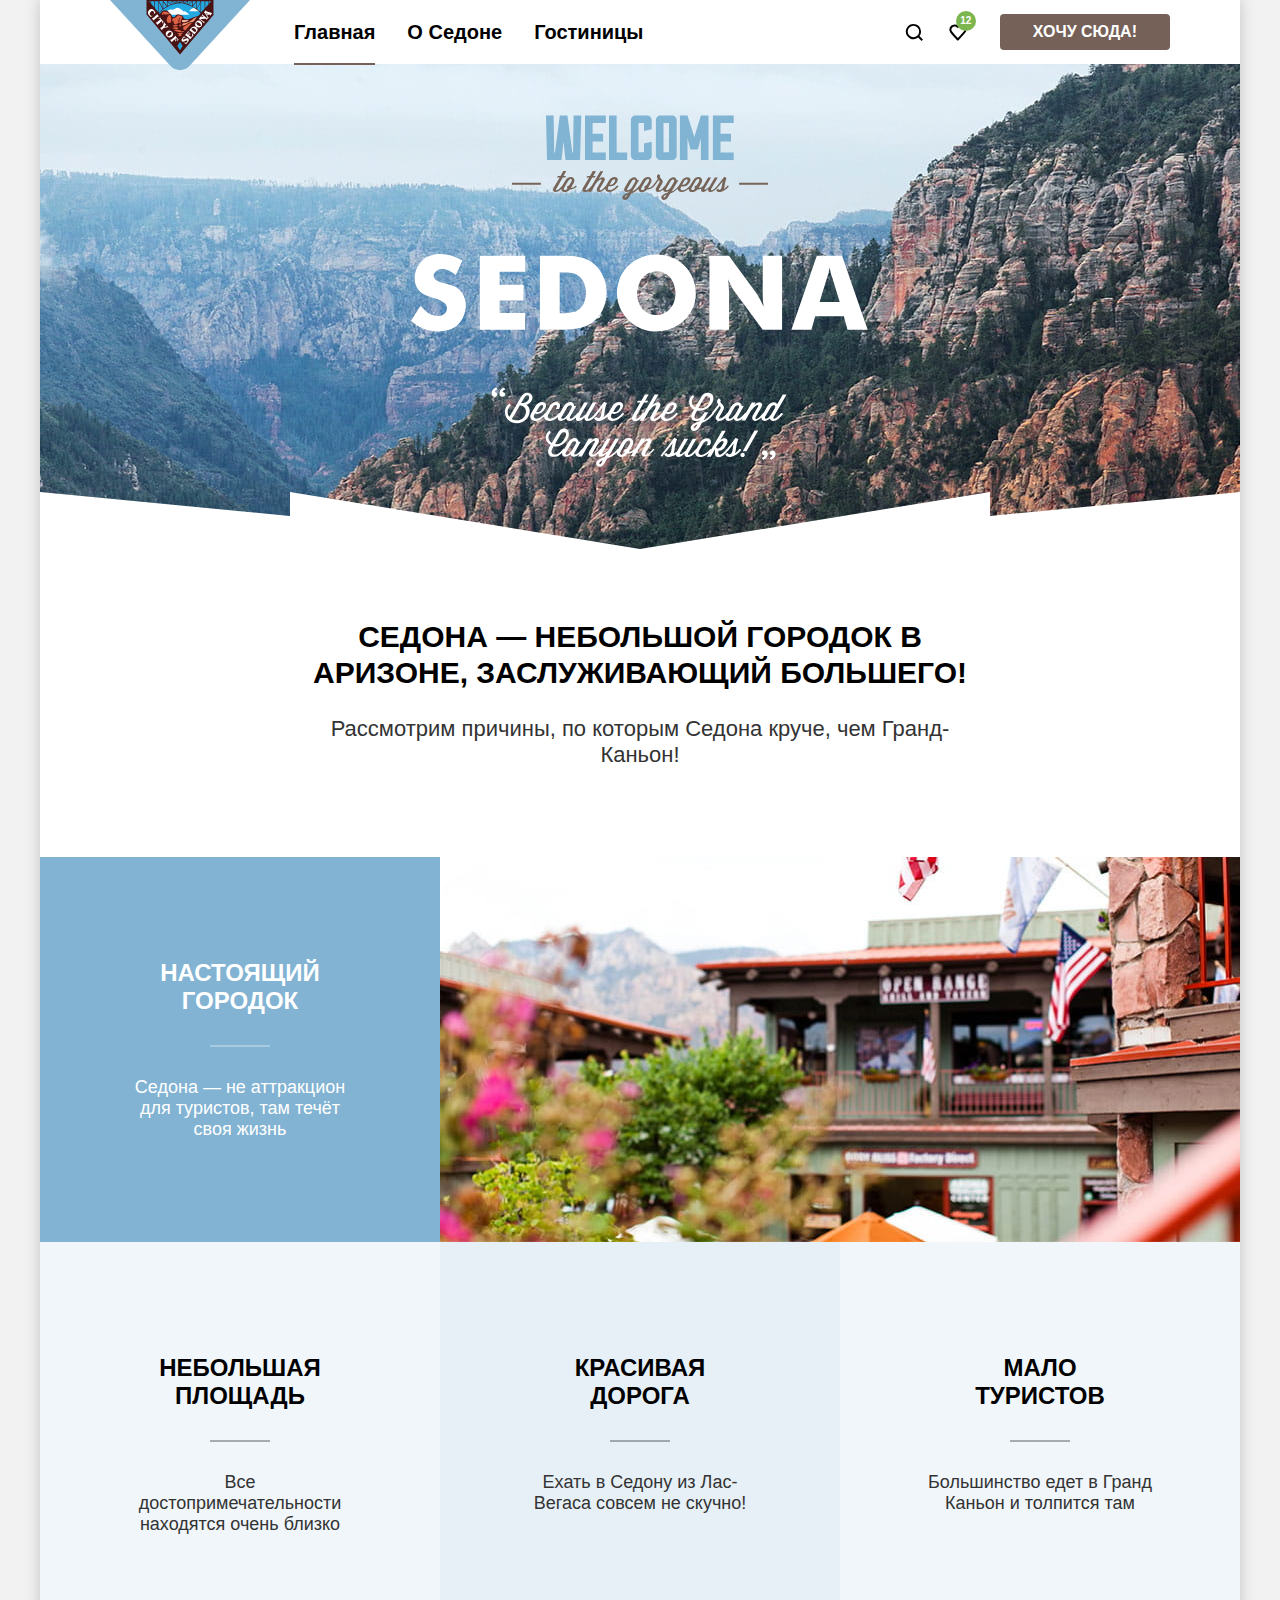
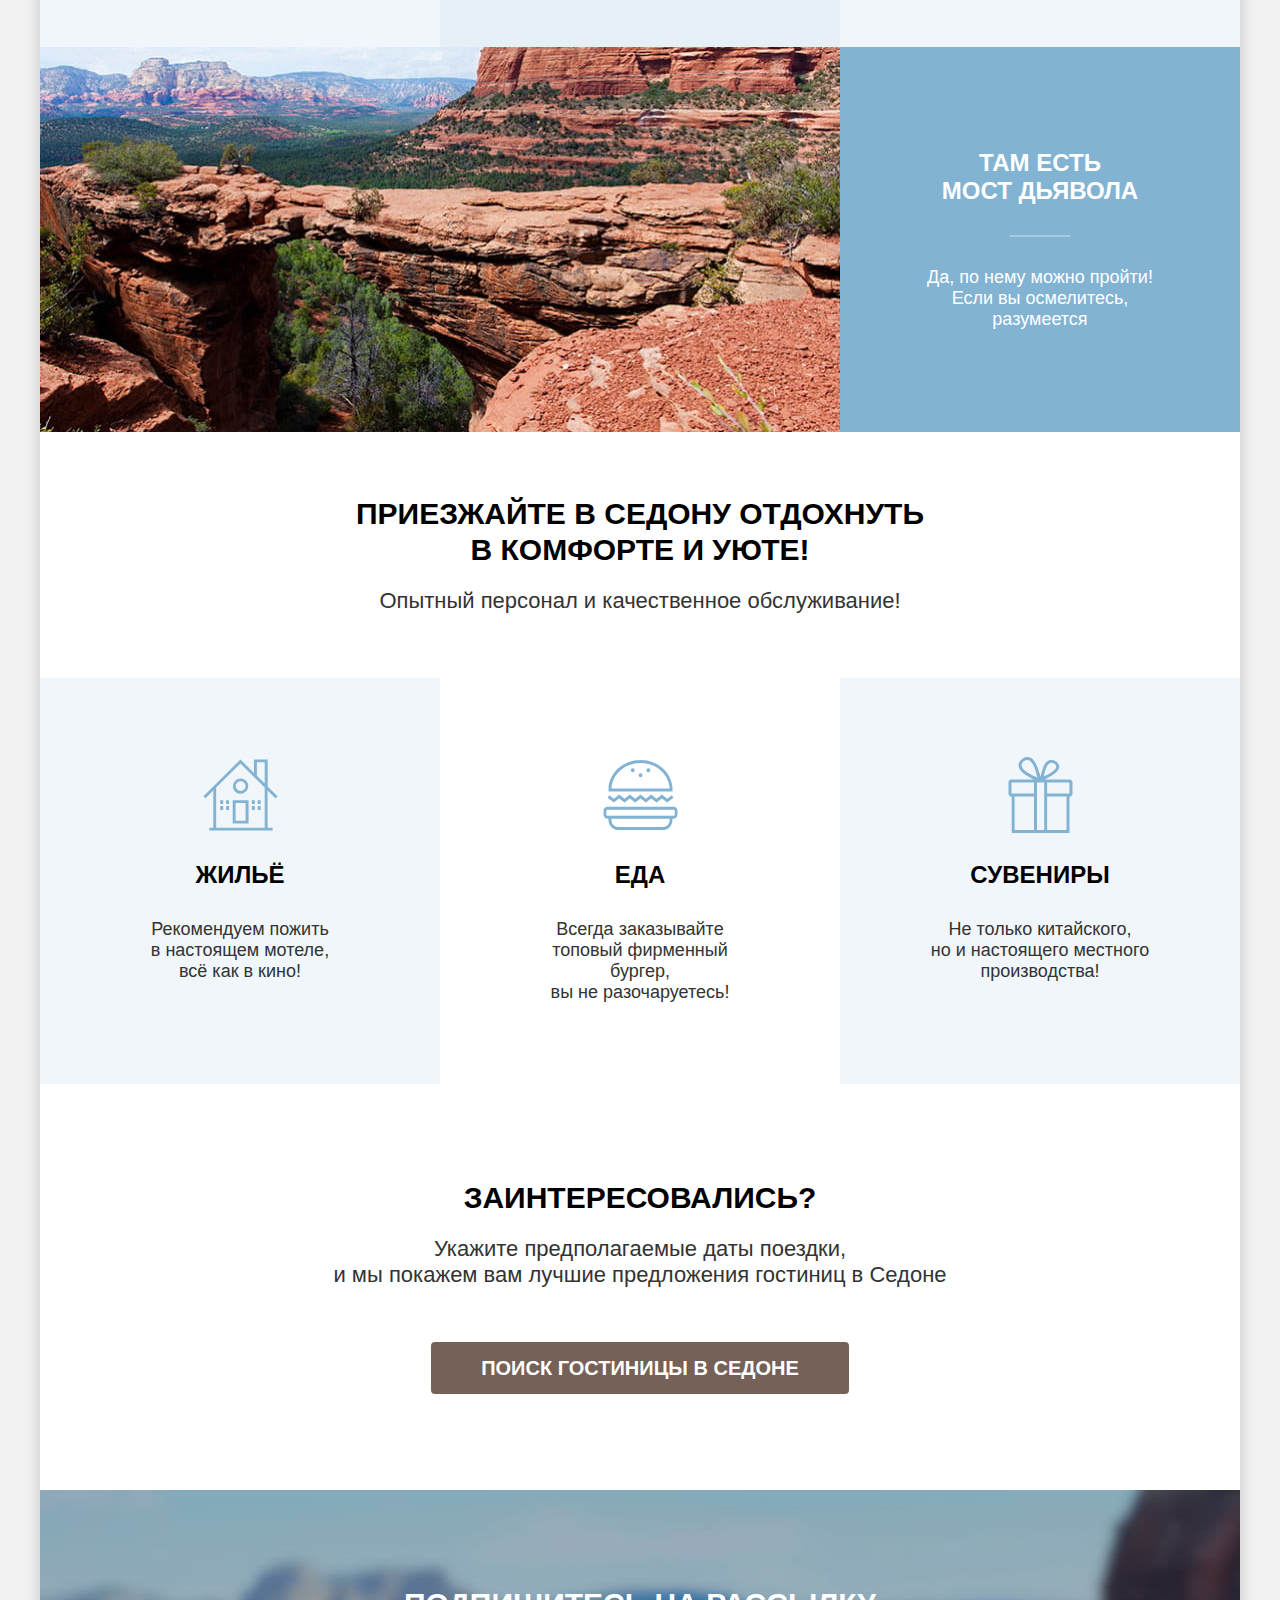
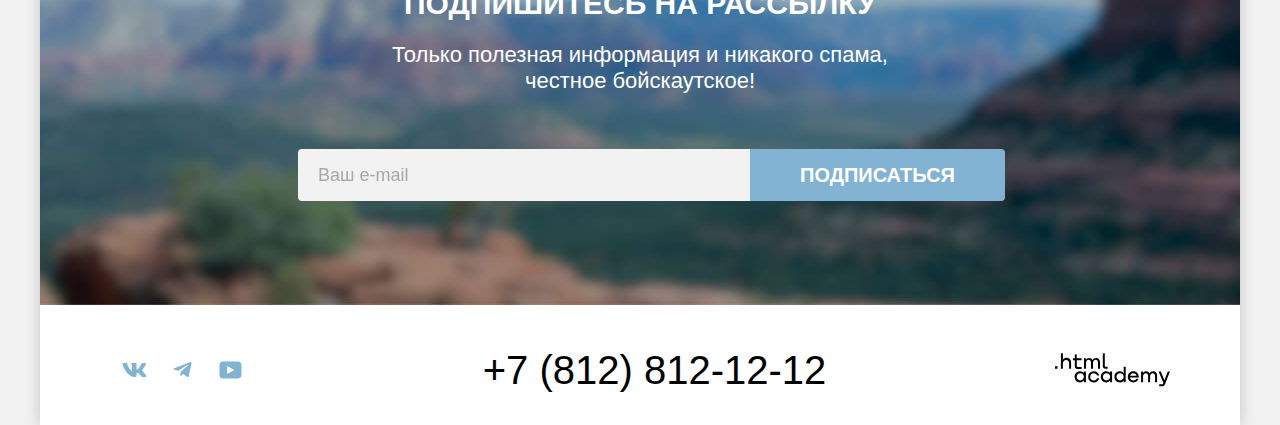
==== commit 1a43993a: "fix: repair viewBox for svg icons" ====
--- a/index.html
+++ b/index.html
@@ -157,21 +157,21 @@
             <li class="social-networks__item">
               <a class="social-networks__link social-networks__link--vk" href="https://vk.com/htmlacademy" target="_blank">
                 <span class="visually-hidden">ВКонтакте</span>
-                <svg xmlns="http://www.w3.org/2000/svg" width="25" height="14" viewBox="0 0 25px 14px" fill="currentColor" aria-hidden="true"><path fill-rule="evenodd" d="M23.95.95c.17-.55 0-.95-.8-.95h-2.62c-.67 0-.98.35-1.14.73 0 0-1.34 3.2-3.23 5.27-.61.6-.89.8-1.22.8-.17 0-.42-.2-.42-.74V.95c0-.66-.19-.95-.74-.95H9.65c-.42 0-.67.3-.67.6 0 .61.95.76 1.05 2.5v3.8c0 .84-.16.99-.5.99-.88 0-3.05-3.21-4.33-6.89-.25-.71-.5-1-1.17-1H1.4C.65 0 .5.35.5.73c0 .68.89 4.07 4.14 8.55C6.81 12.34 9.87 14 12.65 14c1.67 0 1.88-.37 1.88-1v-2.32c0-.73.16-.88.68-.88.4 0 1.06.2 2.62 1.67C19.61 13.22 19.9 14 20.9 14h2.63c.75 0 1.13-.37.91-1.1-.24-.72-1.09-1.77-2.22-3.02-.6-.7-1.53-1.47-1.8-1.86-.4-.49-.28-.7 0-1.14 0 0 3.2-4.43 3.53-5.93Z" clip-rule="evenodd"/></svg>
+                <svg xmlns="http://www.w3.org/2000/svg" width="25" height="14" viewBox="0 0 25 14" fill="currentColor" aria-hidden="true"><path fill-rule="evenodd" d="M23.95.95c.17-.55 0-.95-.8-.95h-2.62c-.67 0-.98.35-1.14.73 0 0-1.34 3.2-3.23 5.27-.61.6-.89.8-1.22.8-.17 0-.42-.2-.42-.74V.95c0-.66-.19-.95-.74-.95H9.65c-.42 0-.67.3-.67.6 0 .61.95.76 1.05 2.5v3.8c0 .84-.16.99-.5.99-.88 0-3.05-3.21-4.33-6.89-.25-.71-.5-1-1.17-1H1.4C.65 0 .5.35.5.73c0 .68.89 4.07 4.14 8.55C6.81 12.34 9.87 14 12.65 14c1.67 0 1.88-.37 1.88-1v-2.32c0-.73.16-.88.68-.88.4 0 1.06.2 2.62 1.67C19.61 13.22 19.9 14 20.9 14h2.63c.75 0 1.13-.37.91-1.1-.24-.72-1.09-1.77-2.22-3.02-.6-.7-1.53-1.47-1.8-1.86-.4-.49-.28-.7 0-1.14 0 0 3.2-4.43 3.53-5.93Z" clip-rule="evenodd"/></svg>
               </a>
             </li>
 
             <li class="social-networks__item">
               <a class="social-networks__link social-networks__link--tg" href="https://t.me/htmlacademy" target="_blank">
                 <span class="visually-hidden">Телеграм</span>
-                <svg xmlns="http://www.w3.org/2000/svg" width="19" height="16" viewBox="0 0 19px 16px" fill="currentColor" aria-hidden="true"><path d="M17.29.1 1.34 6.25c-1.09.43-1.08 1.04-.2 1.31l4.1 1.28 9.47-5.98c.44-.27.85-.12.52.18L7.55 9.96l-.28 4.22c.41 0 .6-.19.83-.41l1.99-1.93 4.13 3.05c.77.42 1.31.2 1.5-.7l2.72-12.8C18.72.27 18-.23 17.29.09Z"/></svg>
+                <svg xmlns="http://www.w3.org/2000/svg" width="19" height="16" viewBox="0 0 19 16" fill="currentColor" aria-hidden="true"><path d="M17.29.1 1.34 6.25c-1.09.43-1.08 1.04-.2 1.31l4.1 1.28 9.47-5.98c.44-.27.85-.12.52.18L7.55 9.96l-.28 4.22c.41 0 .6-.19.83-.41l1.99-1.93 4.13 3.05c.77.42 1.31.2 1.5-.7l2.72-12.8C18.72.27 18-.23 17.29.09Z"/></svg>
               </a>
             </li>
 
             <li class="social-networks__item">
               <a class="social-networks__link social-networks__link--youtube" href="https://www.youtube.com/user/htmlacademyru" target="_blank">
                 <span class="visually-hidden">YouTube</span>
-                <svg xmlns="http://www.w3.org/2000/svg" width="23" height="18" viewBox="0 0 23px 18px" fill="currentColor" aria-hidden="true"><path d="M19.1.5H3.68C1.81.5.5 2.1.5 3.9V14c0 1.9 1.31 3.5 3.17 3.5h15.66c1.64 0 3.17-1.6 3.17-3.4V3.9C22.28 2.1 20.97.5 19.1.5ZM8.17 13.04V4.96L15.5 9l-7.34 4.04Z"/></svg>
+                <svg xmlns="http://www.w3.org/2000/svg" width="23" height="18" viewBox="0 0 23 18" fill="currentColor" aria-hidden="true"><path d="M19.1.5H3.68C1.81.5.5 2.1.5 3.9V14c0 1.9 1.31 3.5 3.17 3.5h15.66c1.64 0 3.17-1.6 3.17-3.4V3.9C22.28 2.1 20.97.5 19.1.5ZM8.17 13.04V4.96L15.5 9l-7.34 4.04Z"/></svg>
               </a>
             </li>
           </ul>
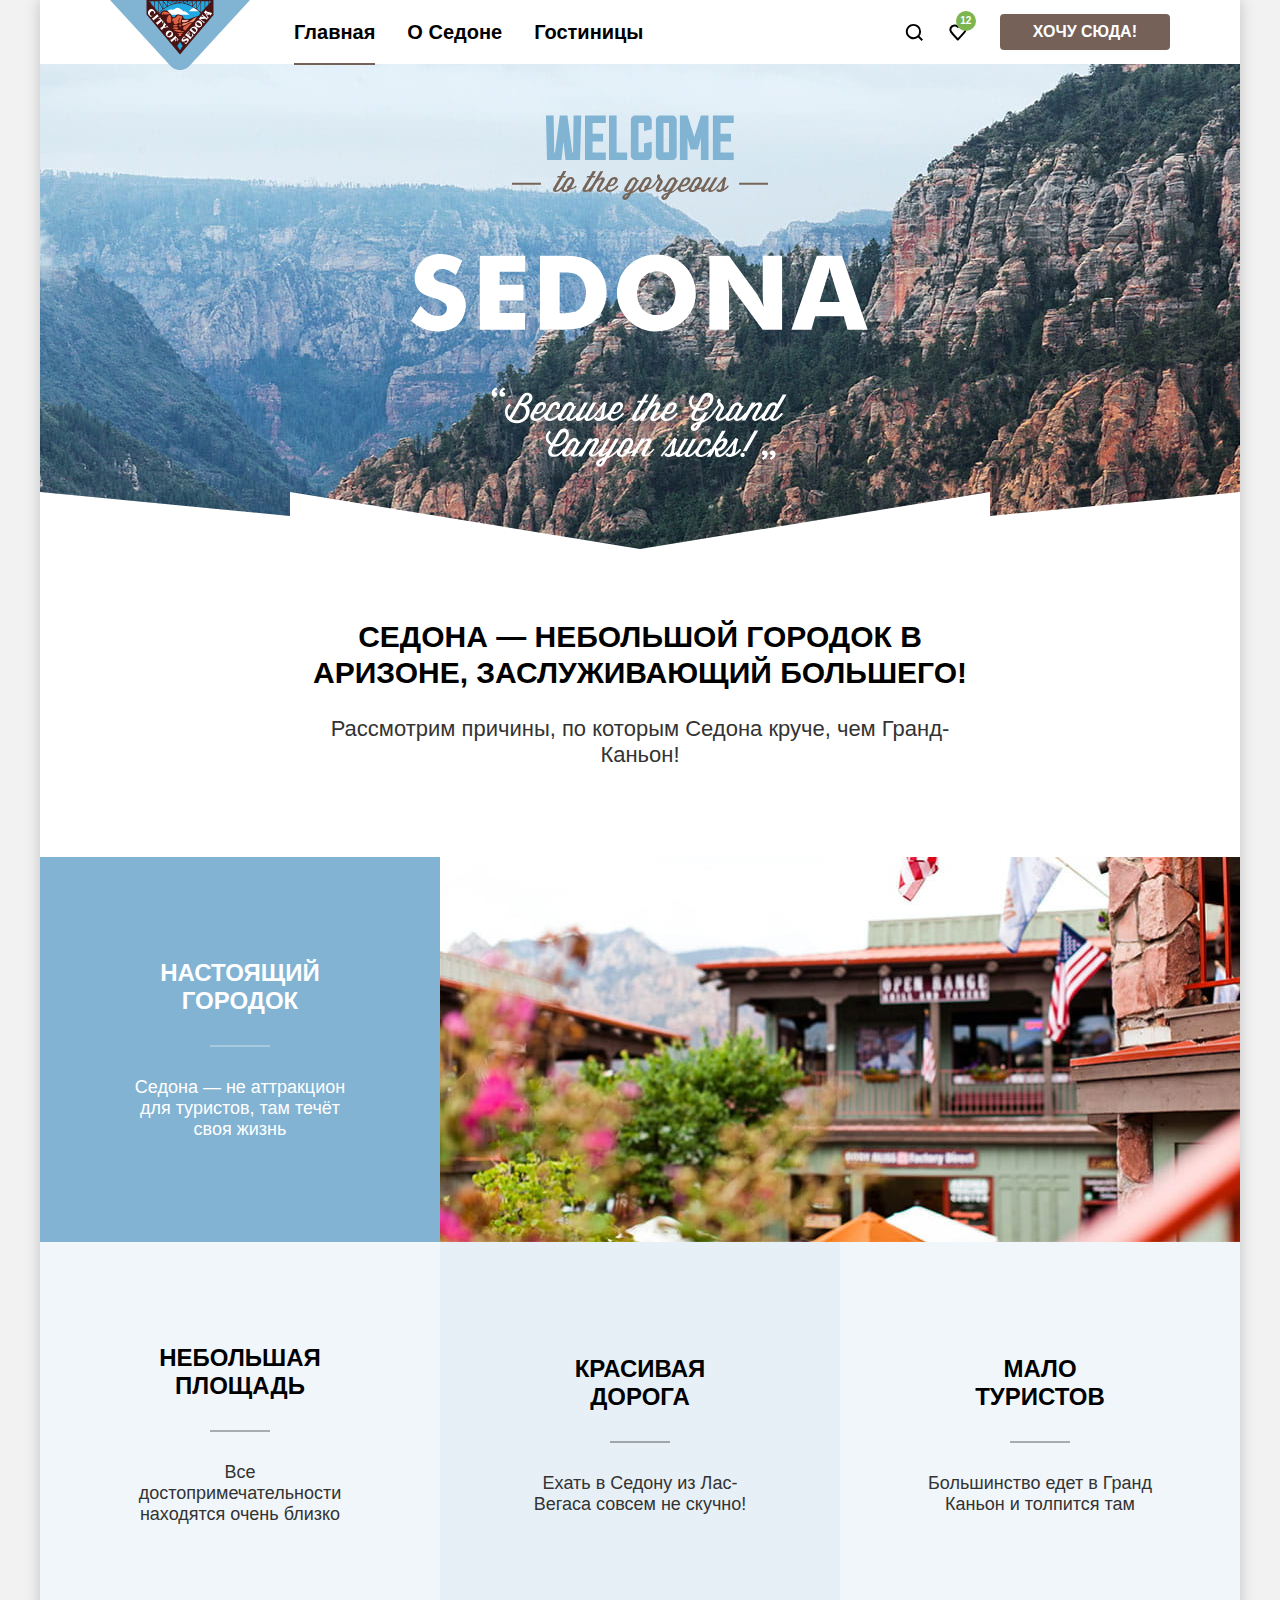
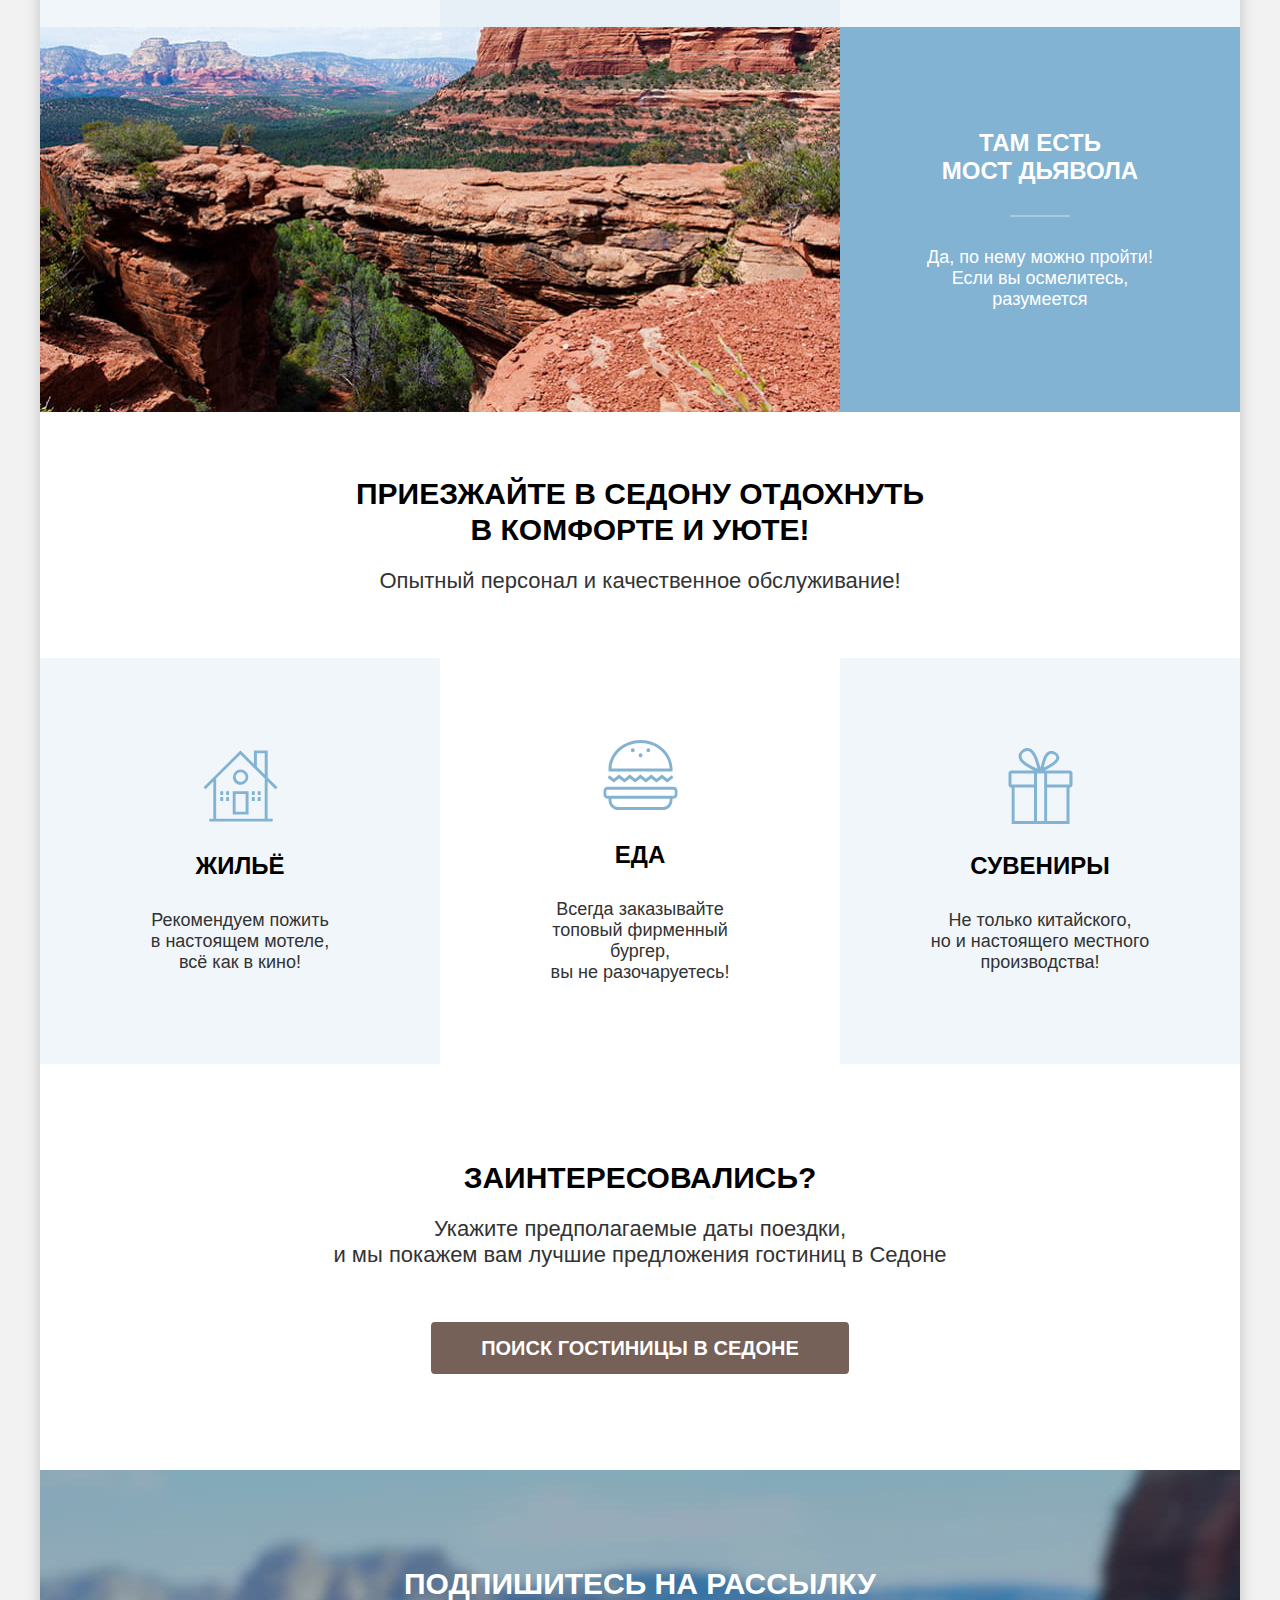
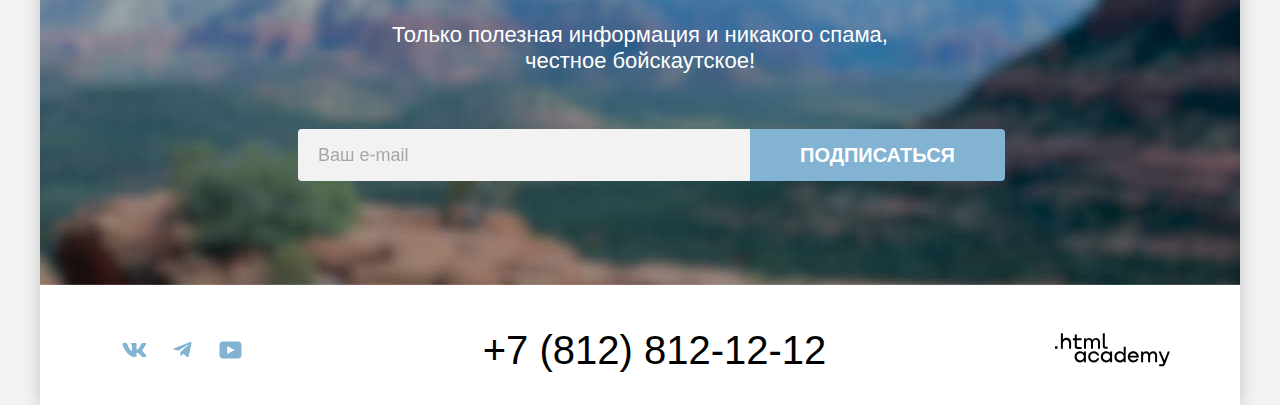
==== commit e5c81b5c: "refactor: add focusable attribute with value false to svg icons" ====
--- a/index.html
+++ b/index.html
@@ -157,21 +157,21 @@
             <li class="social-networks__item">
               <a class="social-networks__link social-networks__link--vk" href="https://vk.com/htmlacademy" target="_blank">
                 <span class="visually-hidden">ВКонтакте</span>
-                <svg xmlns="http://www.w3.org/2000/svg" width="25" height="14" viewBox="0 0 25 14" fill="currentColor" aria-hidden="true"><path fill-rule="evenodd" d="M23.95.95c.17-.55 0-.95-.8-.95h-2.62c-.67 0-.98.35-1.14.73 0 0-1.34 3.2-3.23 5.27-.61.6-.89.8-1.22.8-.17 0-.42-.2-.42-.74V.95c0-.66-.19-.95-.74-.95H9.65c-.42 0-.67.3-.67.6 0 .61.95.76 1.05 2.5v3.8c0 .84-.16.99-.5.99-.88 0-3.05-3.21-4.33-6.89-.25-.71-.5-1-1.17-1H1.4C.65 0 .5.35.5.73c0 .68.89 4.07 4.14 8.55C6.81 12.34 9.87 14 12.65 14c1.67 0 1.88-.37 1.88-1v-2.32c0-.73.16-.88.68-.88.4 0 1.06.2 2.62 1.67C19.61 13.22 19.9 14 20.9 14h2.63c.75 0 1.13-.37.91-1.1-.24-.72-1.09-1.77-2.22-3.02-.6-.7-1.53-1.47-1.8-1.86-.4-.49-.28-.7 0-1.14 0 0 3.2-4.43 3.53-5.93Z" clip-rule="evenodd"/></svg>
+                <svg xmlns="http://www.w3.org/2000/svg" width="25" height="14" viewBox="0 0 25 14" fill="currentColor" aria-hidden="true" focusable="false"><path fill-rule="evenodd" d="M23.95.95c.17-.55 0-.95-.8-.95h-2.62c-.67 0-.98.35-1.14.73 0 0-1.34 3.2-3.23 5.27-.61.6-.89.8-1.22.8-.17 0-.42-.2-.42-.74V.95c0-.66-.19-.95-.74-.95H9.65c-.42 0-.67.3-.67.6 0 .61.95.76 1.05 2.5v3.8c0 .84-.16.99-.5.99-.88 0-3.05-3.21-4.33-6.89-.25-.71-.5-1-1.17-1H1.4C.65 0 .5.35.5.73c0 .68.89 4.07 4.14 8.55C6.81 12.34 9.87 14 12.65 14c1.67 0 1.88-.37 1.88-1v-2.32c0-.73.16-.88.68-.88.4 0 1.06.2 2.62 1.67C19.61 13.22 19.9 14 20.9 14h2.63c.75 0 1.13-.37.91-1.1-.24-.72-1.09-1.77-2.22-3.02-.6-.7-1.53-1.47-1.8-1.86-.4-.49-.28-.7 0-1.14 0 0 3.2-4.43 3.53-5.93Z" clip-rule="evenodd"/></svg>
               </a>
             </li>
 
             <li class="social-networks__item">
               <a class="social-networks__link social-networks__link--tg" href="https://t.me/htmlacademy" target="_blank">
                 <span class="visually-hidden">Телеграм</span>
-                <svg xmlns="http://www.w3.org/2000/svg" width="19" height="16" viewBox="0 0 19 16" fill="currentColor" aria-hidden="true"><path d="M17.29.1 1.34 6.25c-1.09.43-1.08 1.04-.2 1.31l4.1 1.28 9.47-5.98c.44-.27.85-.12.52.18L7.55 9.96l-.28 4.22c.41 0 .6-.19.83-.41l1.99-1.93 4.13 3.05c.77.42 1.31.2 1.5-.7l2.72-12.8C18.72.27 18-.23 17.29.09Z"/></svg>
+                <svg xmlns="http://www.w3.org/2000/svg" width="19" height="16" viewBox="0 0 19 16" fill="currentColor" aria-hidden="true" focusable="false"><path d="M17.29.1 1.34 6.25c-1.09.43-1.08 1.04-.2 1.31l4.1 1.28 9.47-5.98c.44-.27.85-.12.52.18L7.55 9.96l-.28 4.22c.41 0 .6-.19.83-.41l1.99-1.93 4.13 3.05c.77.42 1.31.2 1.5-.7l2.72-12.8C18.72.27 18-.23 17.29.09Z"/></svg>
               </a>
             </li>
 
             <li class="social-networks__item">
               <a class="social-networks__link social-networks__link--youtube" href="https://www.youtube.com/user/htmlacademyru" target="_blank">
                 <span class="visually-hidden">YouTube</span>
-                <svg xmlns="http://www.w3.org/2000/svg" width="23" height="18" viewBox="0 0 23 18" fill="currentColor" aria-hidden="true"><path d="M19.1.5H3.68C1.81.5.5 2.1.5 3.9V14c0 1.9 1.31 3.5 3.17 3.5h15.66c1.64 0 3.17-1.6 3.17-3.4V3.9C22.28 2.1 20.97.5 19.1.5ZM8.17 13.04V4.96L15.5 9l-7.34 4.04Z"/></svg>
+                <svg xmlns="http://www.w3.org/2000/svg" width="23" height="18" viewBox="0 0 23 18" fill="currentColor" aria-hidden="true" focusable="false"><path d="M19.1.5H3.68C1.81.5.5 2.1.5 3.9V14c0 1.9 1.31 3.5 3.17 3.5h15.66c1.64 0 3.17-1.6 3.17-3.4V3.9C22.28 2.1 20.97.5 19.1.5ZM8.17 13.04V4.96L15.5 9l-7.34 4.04Z"/></svg>
               </a>
             </li>
           </ul>
@@ -186,7 +186,7 @@
 
         <a class="developer" target="_blank" href="https://htmlacademy.ru/intensive/htmlcss">
           <span class="visually-hidden">Разработано в HTMLAcademy</span>
-          <svg width="115" height="34" viewBox="0 0 115 34" fill="currentColor" xmlns="http://www.w3.org/2000/svg" aria-hidden="true"><path d="M0 13.26v2.6h2.5v-2.6H0ZM11.6 4.86c-1.6 0-2.8.7-3.6 1.7h-.1V.36h-2v15.5h2v-5.3c0-2.1 1.3-3.6 3.3-3.6 1.8 0 2.9 1.4 2.9 3.2v5.7h2v-6.1c.1-3-1.8-4.9-4.5-4.9ZM26.6 5.16h-4.8v-3.7h-2v3.8h-1.9v2h1.9v6c0 1.7 1 2.7 2.7 2.7h4.1v-2h-3.7c-.7 0-1.1-.4-1.1-1.1v-5.7h4.8v-2ZM41.1 4.96c-1.6 0-2.9.8-3.5 2.1h-.1c-.6-1.2-1.8-2.1-3.4-2.1-1.4 0-2.5.8-3.1 1.8h-.1v-1.6H29v10.6h2v-5.4c0-2 1-3.5 2.6-3.5 1.5 0 2.4 1 2.4 2.6v6.3h2v-5.6c0-2.4 1.4-3.3 2.6-3.3 1.5 0 2.4 1 2.4 2.6v6.3h2v-6.5c.1-2.5-1.4-4.3-3.9-4.3ZM47.8 13.06c0 1.7 1 2.7 2.8 2.7h2v-2h-1.7c-.7 0-1.1-.4-1.1-1.1V.36h-2v12.7ZM28.9 20.06c-.9-1.1-2.2-1.8-3.9-1.8-3.1 0-5.4 2.3-5.4 5.6s2.3 5.6 5.4 5.6c1.8 0 3-.8 3.8-1.9h.1v1.6h2v-10.6h-2v1.5Zm-3.6 7.4c-2.2 0-3.6-1.6-3.6-3.6s1.4-3.6 3.6-3.6 3.6 1.6 3.6 3.6c0 1.9-1.4 3.6-3.6 3.6ZM44.2 22.36c-.5-2.4-2.6-4.1-5.4-4.1a5.4 5.4 0 0 0-5.6 5.6c0 3.1 2.2 5.6 5.6 5.6 2.8 0 4.9-1.8 5.4-4.2h-2.1a3.4 3.4 0 0 1-3.3 2.3c-2.2 0-3.6-1.6-3.6-3.6s1.4-3.6 3.6-3.6c1.6 0 2.8 1 3.3 2.2h2.1v-.2ZM55.1 20.06c-.9-1.1-2.2-1.8-3.9-1.8-3.1 0-5.4 2.3-5.4 5.6s2.3 5.6 5.4 5.6c1.8 0 3-.8 3.8-1.9h.1v1.6h2v-10.6h-2v1.5Zm-3.6 7.4c-2.2 0-3.6-1.6-3.6-3.6s1.4-3.6 3.6-3.6 3.6 1.6 3.6 3.6c0 1.9-1.5 3.6-3.6 3.6ZM68.7 20.16c-.9-1.1-2.2-1.9-3.9-1.9-3.1 0-5.4 2.3-5.4 5.6s2.2 5.6 5.4 5.6c1.7 0 3-.8 3.8-1.8h.1v1.5h2v-15.4h-2v6.4Zm-3.6 7.3c-2.2 0-3.6-1.6-3.6-3.6s1.4-3.6 3.6-3.6 3.6 1.6 3.6 3.6c-.1 2-1.5 3.6-3.6 3.6ZM78.3 18.26c-3.3 0-5.5 2.5-5.5 5.6 0 3 2.1 5.6 5.5 5.6 2.5 0 4.5-1.3 5.2-3.6h-2.1c-.5 1-1.6 1.6-3 1.6-1.9 0-3.3-1.3-3.4-2.9h8.8c.2-3.6-2-6.3-5.5-6.3Zm0 1.9c1.7 0 3 1 3.3 2.6h-6.5c.3-1.5 1.5-2.6 3.2-2.6ZM98.2 18.26c-1.6 0-2.9.8-3.6 2h-.1c-.6-1.2-1.8-2-3.4-2-1.4 0-2.5.7-3.1 1.8v-1.5h-1.9v10.6h2v-5.4c0-2 1-3.4 2.6-3.5 1.5 0 2.4 1 2.4 2.6v6.3h2v-5.6c0-2.4 1.4-3.3 2.6-3.3 1.5 0 2.4 1 2.4 2.6v6.3h2v-6.5c.1-2.6-1.4-4.4-3.9-4.4ZM109.4 27.36l-3.6-8.9h-2.2l4.8 11.6c-.3.9-.7 1.2-1.7 1.2h-2.5v2h2.5c1.8 0 2.8-.8 3.5-2.6l4.7-12.2h-2.1l-3.4 8.9Z"/></svg>
+          <svg width="115" height="34" viewBox="0 0 115 34" fill="currentColor" xmlns="http://www.w3.org/2000/svg" aria-hidden="true" focusable="false"><path d="M0 13.26v2.6h2.5v-2.6H0ZM11.6 4.86c-1.6 0-2.8.7-3.6 1.7h-.1V.36h-2v15.5h2v-5.3c0-2.1 1.3-3.6 3.3-3.6 1.8 0 2.9 1.4 2.9 3.2v5.7h2v-6.1c.1-3-1.8-4.9-4.5-4.9ZM26.6 5.16h-4.8v-3.7h-2v3.8h-1.9v2h1.9v6c0 1.7 1 2.7 2.7 2.7h4.1v-2h-3.7c-.7 0-1.1-.4-1.1-1.1v-5.7h4.8v-2ZM41.1 4.96c-1.6 0-2.9.8-3.5 2.1h-.1c-.6-1.2-1.8-2.1-3.4-2.1-1.4 0-2.5.8-3.1 1.8h-.1v-1.6H29v10.6h2v-5.4c0-2 1-3.5 2.6-3.5 1.5 0 2.4 1 2.4 2.6v6.3h2v-5.6c0-2.4 1.4-3.3 2.6-3.3 1.5 0 2.4 1 2.4 2.6v6.3h2v-6.5c.1-2.5-1.4-4.3-3.9-4.3ZM47.8 13.06c0 1.7 1 2.7 2.8 2.7h2v-2h-1.7c-.7 0-1.1-.4-1.1-1.1V.36h-2v12.7ZM28.9 20.06c-.9-1.1-2.2-1.8-3.9-1.8-3.1 0-5.4 2.3-5.4 5.6s2.3 5.6 5.4 5.6c1.8 0 3-.8 3.8-1.9h.1v1.6h2v-10.6h-2v1.5Zm-3.6 7.4c-2.2 0-3.6-1.6-3.6-3.6s1.4-3.6 3.6-3.6 3.6 1.6 3.6 3.6c0 1.9-1.4 3.6-3.6 3.6ZM44.2 22.36c-.5-2.4-2.6-4.1-5.4-4.1a5.4 5.4 0 0 0-5.6 5.6c0 3.1 2.2 5.6 5.6 5.6 2.8 0 4.9-1.8 5.4-4.2h-2.1a3.4 3.4 0 0 1-3.3 2.3c-2.2 0-3.6-1.6-3.6-3.6s1.4-3.6 3.6-3.6c1.6 0 2.8 1 3.3 2.2h2.1v-.2ZM55.1 20.06c-.9-1.1-2.2-1.8-3.9-1.8-3.1 0-5.4 2.3-5.4 5.6s2.3 5.6 5.4 5.6c1.8 0 3-.8 3.8-1.9h.1v1.6h2v-10.6h-2v1.5Zm-3.6 7.4c-2.2 0-3.6-1.6-3.6-3.6s1.4-3.6 3.6-3.6 3.6 1.6 3.6 3.6c0 1.9-1.5 3.6-3.6 3.6ZM68.7 20.16c-.9-1.1-2.2-1.9-3.9-1.9-3.1 0-5.4 2.3-5.4 5.6s2.2 5.6 5.4 5.6c1.7 0 3-.8 3.8-1.8h.1v1.5h2v-15.4h-2v6.4Zm-3.6 7.3c-2.2 0-3.6-1.6-3.6-3.6s1.4-3.6 3.6-3.6 3.6 1.6 3.6 3.6c-.1 2-1.5 3.6-3.6 3.6ZM78.3 18.26c-3.3 0-5.5 2.5-5.5 5.6 0 3 2.1 5.6 5.5 5.6 2.5 0 4.5-1.3 5.2-3.6h-2.1c-.5 1-1.6 1.6-3 1.6-1.9 0-3.3-1.3-3.4-2.9h8.8c.2-3.6-2-6.3-5.5-6.3Zm0 1.9c1.7 0 3 1 3.3 2.6h-6.5c.3-1.5 1.5-2.6 3.2-2.6ZM98.2 18.26c-1.6 0-2.9.8-3.6 2h-.1c-.6-1.2-1.8-2-3.4-2-1.4 0-2.5.7-3.1 1.8v-1.5h-1.9v10.6h2v-5.4c0-2 1-3.4 2.6-3.5 1.5 0 2.4 1 2.4 2.6v6.3h2v-5.6c0-2.4 1.4-3.3 2.6-3.3 1.5 0 2.4 1 2.4 2.6v6.3h2v-6.5c.1-2.6-1.4-4.4-3.9-4.4ZM109.4 27.36l-3.6-8.9h-2.2l4.8 11.6c-.3.9-.7 1.2-1.7 1.2h-2.5v2h2.5c1.8 0 2.8-.8 3.5-2.6l4.7-12.2h-2.1l-3.4 8.9Z"/></svg>
         </a>
       </footer>
     </div>
--- a/styles/styles.css
+++ b/styles/styles.css
@@ -240,11 +240,11 @@
 
 .navbar__brand-link:hover,
 .navbar__brand-link:focus-visible {
+  filter: opacity(80%);
+}
+
+.navbar__brand-link:active {
   filter: opacity(60%);
-}
-
-.navbar__brand-link:active {
-  filter: opacity(30%);
 }
 
 .navbar__brand-logo {
@@ -456,13 +456,9 @@
 .block__inner {
   display: flex;
   flex-direction: column;
+  justify-content: center;
   gap: 30px;
-  height: 100%;
   padding: var(--block-y-indent) var(--block-x-indent);
-}
-
-.advantages__item:not(.block--wide) .block__inner {
-  --block-y-indent: 112px;
 }
 
 .block__title {
@@ -791,7 +787,7 @@
   display: flex;
   flex-wrap: wrap;
   max-width: 288px;
-  margin-left: 70px;
+  margin-left: auto;
 }
 
 .filters__legend {
@@ -800,6 +796,7 @@
   font-weight: 700;
   margin-bottom: 32px;
   padding: 0;
+  word-break: break-word;
 }
 
 .filters__option-list {
@@ -819,6 +816,7 @@
   font-size: var(--control-label-font-size);
   line-height: var(--control-label-line-height);
   cursor: pointer;
+  word-break: break-word;
 }
 
 .filters__label--range {
@@ -942,6 +940,7 @@
   position: relative;
   width: 100%;
   height: 4px;
+  margin-bottom: 8px;
   background-color: var(--color-on-surface-30);
 }
 
@@ -1002,12 +1001,17 @@
 
 .catalog__header {
   display: flex;
-  align-items: center;
+  align-items: flex-start;
+  flex-wrap: wrap;
+  gap: 20px 70px;
   margin-bottom: 40px;
 }
 
 .catalog__title {
-  margin: 0;
+  max-width: 450px;
+  margin: 0;
+  margin-right: auto;
+  padding-top: 6px;
   font-size: var(--headline-font-size-2);
   line-height: var(--headline-line-height-2);
   color: var(--color-primary);
@@ -1017,8 +1021,6 @@
 .catalog__select {
   width: 292px;
   padding: 12px 58px 12px 18px;
-  margin-left: auto;
-  margin-right: 70px;
   color: var(--color-secondary);
   font-family: inherit;
   font-size: var(--select-font-size);
@@ -1046,9 +1048,11 @@
 }
 
 .catalog__view-button-group {
-  display: flex;
+  max-width: 160px;
+  display: flex;
+  justify-content: flex-end;
+  flex-wrap: wrap;
   gap: 8px;
-  margin-bottom: 1px;
 }
 
 .catalog__view-button {
@@ -1538,7 +1542,7 @@
   justify-content: center;
   width: 20px;
   height: 20px;
-  padding: 14px 10px; /* обнулить, если надо, чтобы активная область была маленькая как на макете */
+  padding: 0;
   background: none;
   border: 0;
   cursor: pointer;
@@ -1625,6 +1629,11 @@
   background-color: var(--color-accent-2);
   border: 0;
   border-radius: 50%;
+}
+
+.tooltip__toggle:hover,
+.tooltip__toggle:focus-visible {
+  background-color: var(--color-accent-hover-2);
 }
 
 .tooltip__toggle::before {
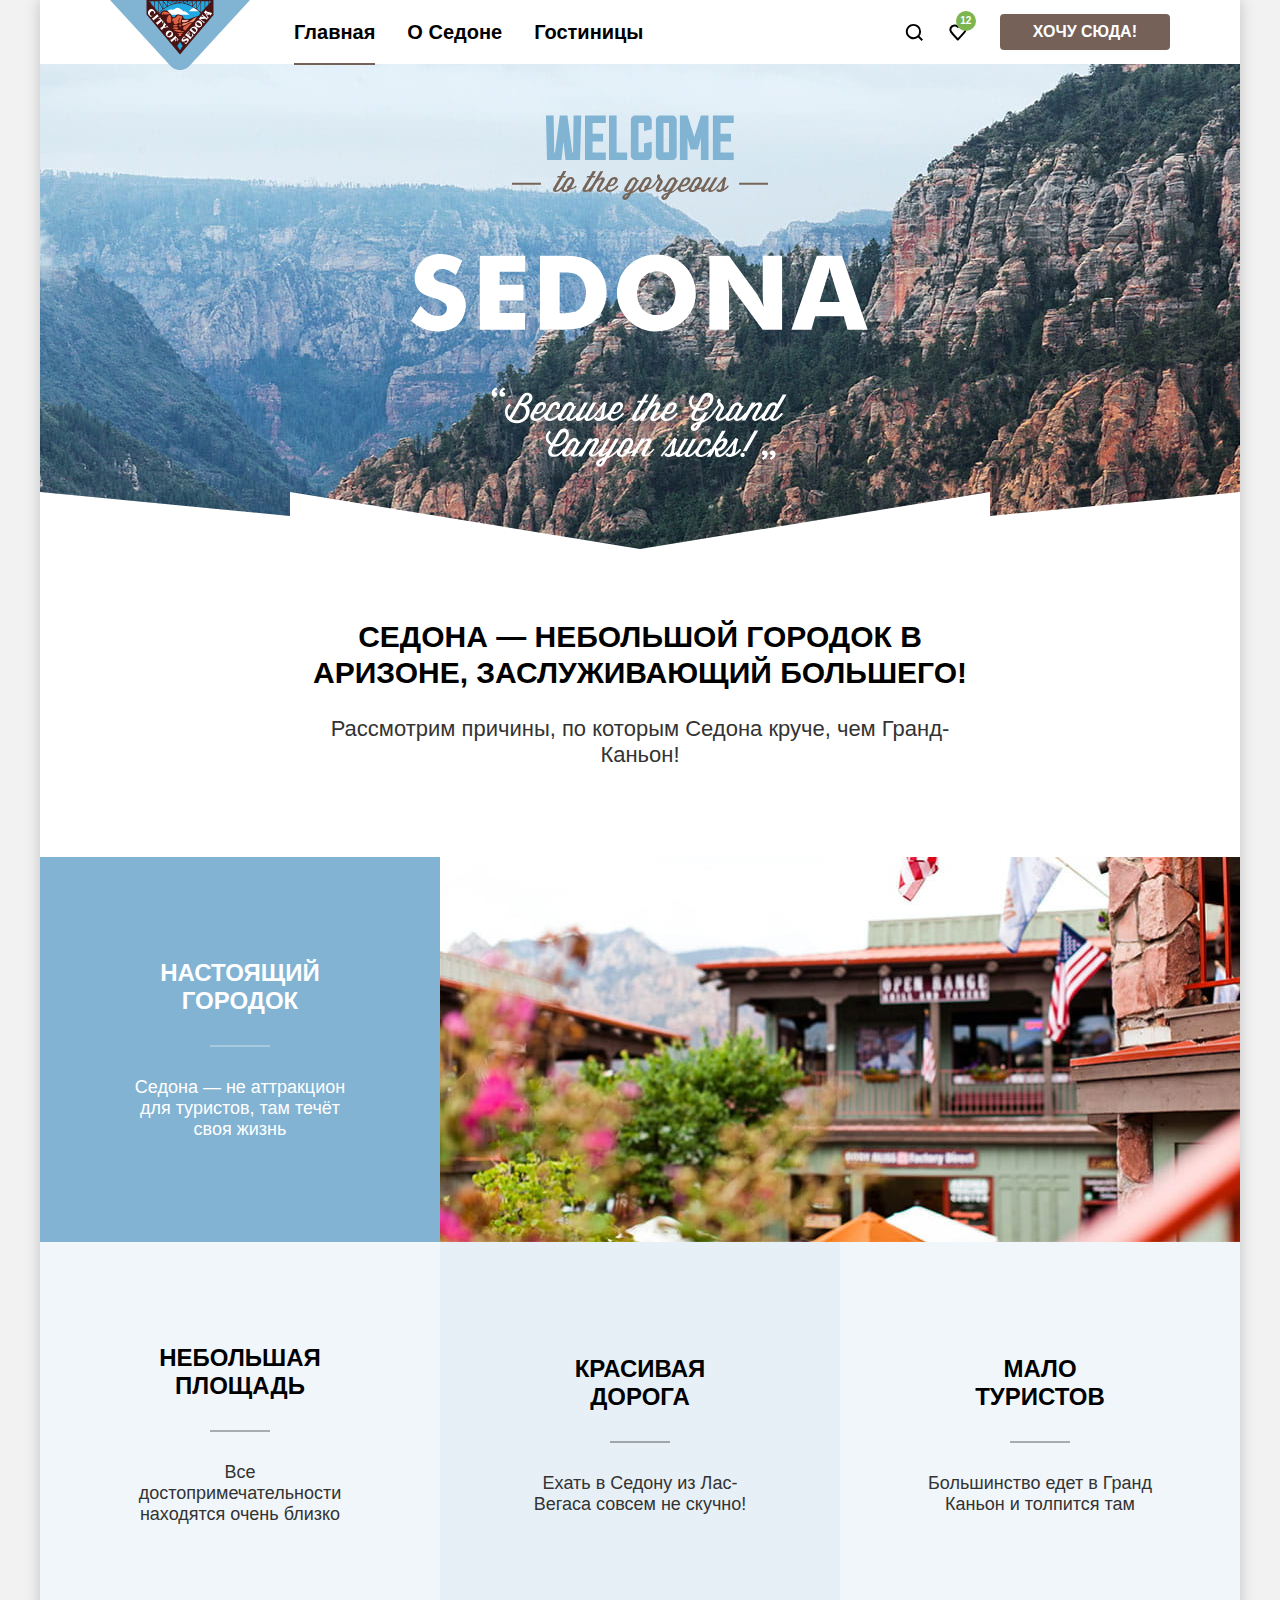
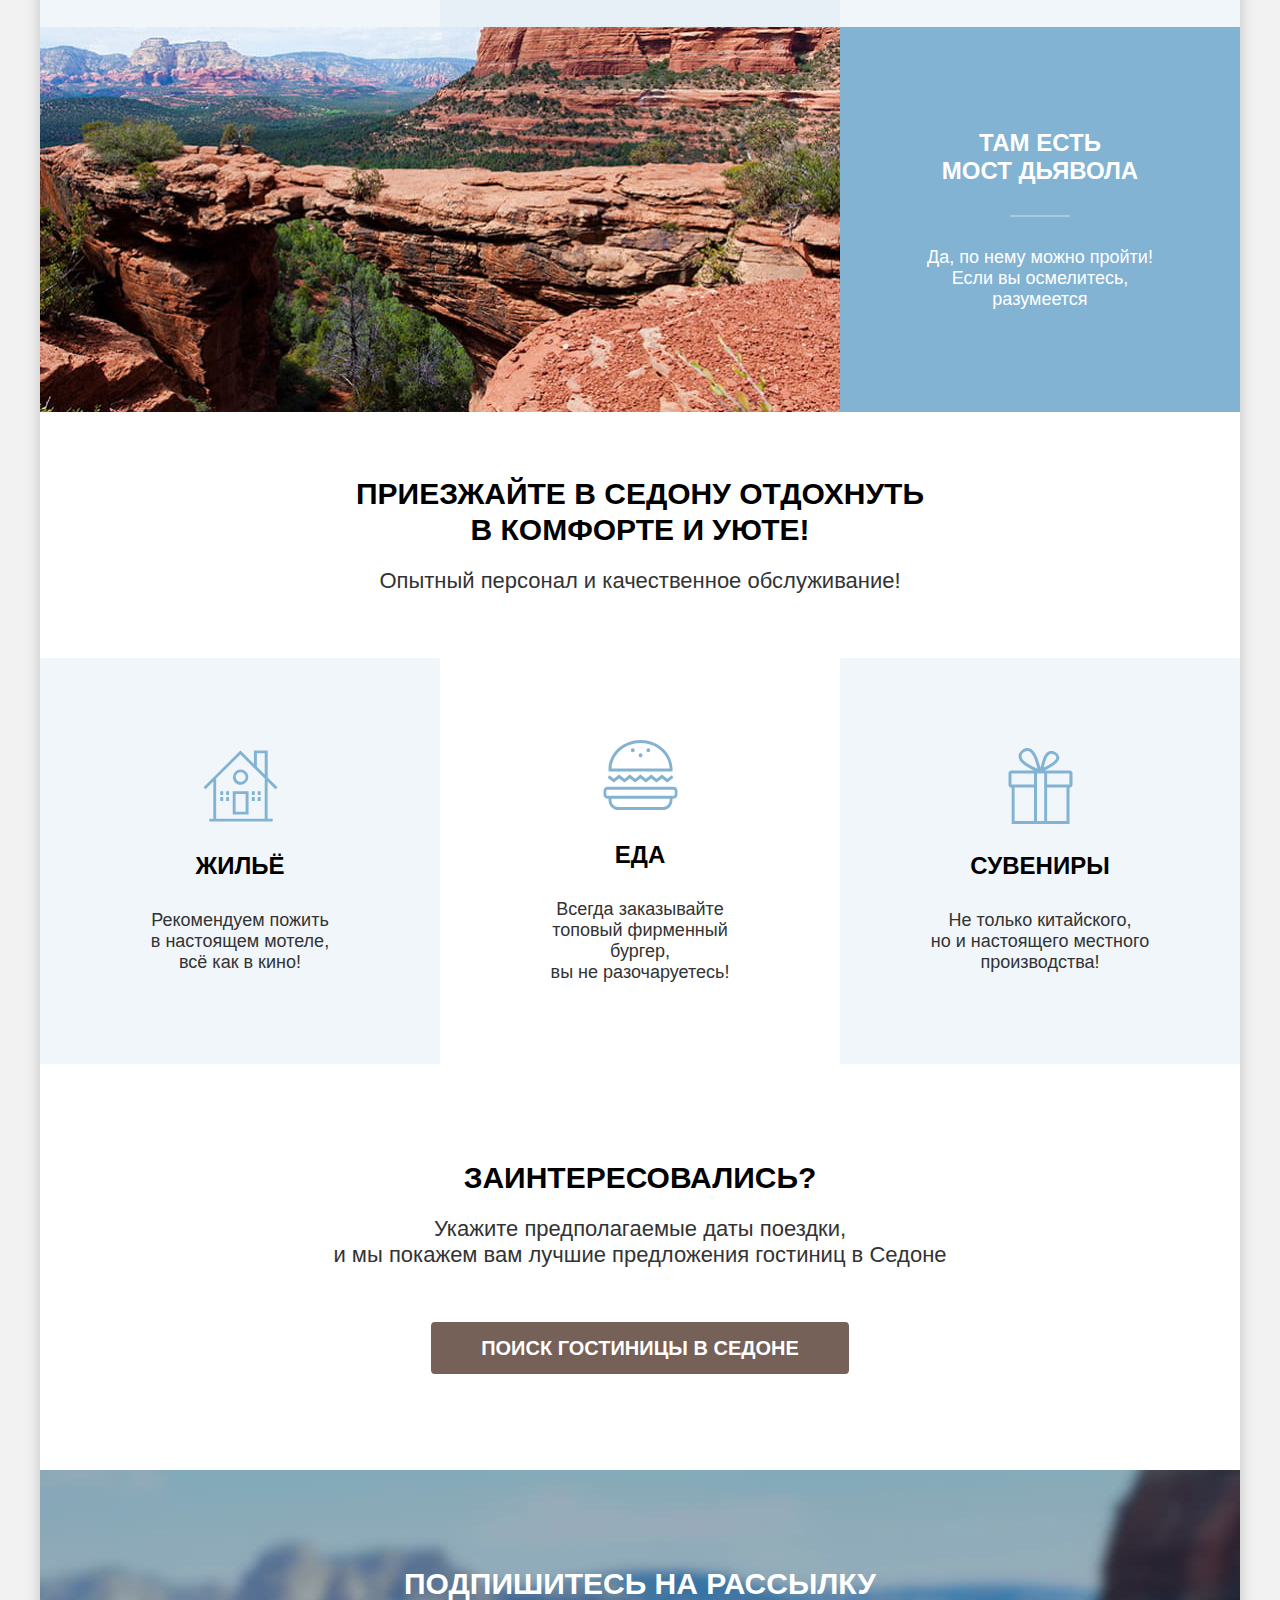
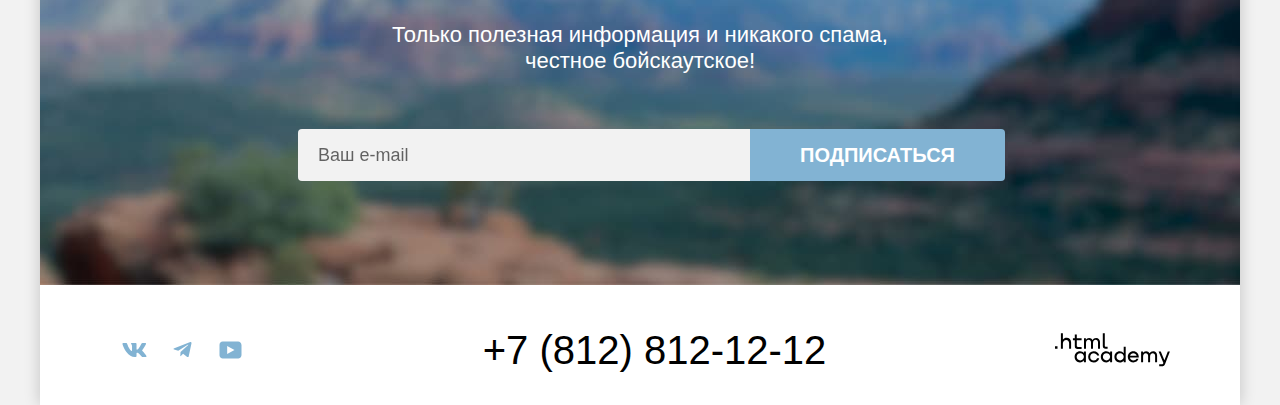
==== commit d5bd280c: "style: add dot at end of alt attributes" ====
--- a/index.html
+++ b/index.html
@@ -11,7 +11,7 @@
       <header class="header">
         <nav class="header__navbar navbar">
           <a class="navbar__brand-link" href="index.html">
-            <img class="navbar__brand-logo" src="images/brand-sedona.svg" alt="Логотип Седона" width="140" height="70">
+            <img class="navbar__brand-logo" src="images/brand-sedona.svg" alt="Логотип Седона." width="140" height="70">
           </a>
 
           <ul class="navbar__menu menu">
@@ -67,7 +67,7 @@
                 <h3 class="block__title">Настоящий городок</h3>
                 <p class="block__description">Седона — не аттракцион для туристов, там течёт своя жизнь</p>
               </div>
-              <img class="block__image" src="images/sedona-yard.jpg" alt="Уютный дворик в Седоне" width="800" height="385">
+              <img class="block__image" src="images/sedona-yard.jpg" alt="Уютный дворик в Седоне." width="800" height="385">
             </li>
 
             <li class="advantages__item block block--with-line">
@@ -96,7 +96,7 @@
                 <h3 class="block__title">Там есть мост&nbsp;дьявола</h3>
                 <p class="block__description">Да, по нему можно пройти! Если вы осмелитесь, разумеется</p>
               </div>
-              <img class="block__image" src="images/devil-bridge.jpg" alt="Ужасающе прекрасный вид на мост дьявола" width="800" height="385">
+              <img class="block__image" src="images/devil-bridge.jpg" alt="Ужасающе прекрасный вид на мост дьявола." width="800" height="385">
             </li>
           </ul>
         </section>
--- a/styles/styles.css
+++ b/styles/styles.css
@@ -673,7 +673,17 @@
 }
 
 .subscribe__input::placeholder {
+  color: var(--color-primary);
   filter: opacity(60%);
+}
+
+.subscribe__input:disabled {
+  color: var(--color-shadow-30);
+  background-color: var(--color-border);
+}
+
+.subscribe__input:disabled::placeholder {
+  color: var(--color-shadow-30);
 }
 
 .subscribe__button {
@@ -926,14 +936,24 @@
   filter: opacity(30%);
 }
 
-.filters__label--checkbox:has(.filters__input:disabled),
-.filters__label--radio:has(.filters__input:disabled) {
+.filters__label--checkbox:has(:disabled),
+.filters__label--radio:has(:disabled) {
   filter: opacity(15%);
   pointer-events: none;
 }
 
 .filters__label--range:hover .filters__input {
   background-color: var(--color-border);
+}
+
+.filters__label--range .filters__input:disabled {
+  color: var(--color-shadow-30);
+  background-color: var(--color-border);
+  cursor: default;
+}
+
+.filters__label--range .filters__input:disabled::placeholder {
+  color: var(--color-shadow-30);
 }
 
 .filters__range-slider {
@@ -983,15 +1003,21 @@
   outline: 3px solid var(--color-accent-2);
 }
 
+.filters__range-handler:disabled {
+  background-color: #a7a7a7;
+  pointer-events: none;
+}
+
 .filters__button-group {
   padding-top: 56px;
 }
 
 .filters__button {
   width: 191px;
-}
-
-.filters__button:first-child {
+  word-break: break-word;
+}
+
+.filters__button:not(:last-child) {
   margin-bottom: 32px;
 }
 
@@ -1449,6 +1475,14 @@
   filter: opacity(30%);
 }
 
+.modal__close-button:disabled {
+  pointer-events: none;
+}
+
+.modal__close-button:disabled::before {
+  filter: opacity(30%);
+}
+
 .modal__title {
   margin: 0;
   margin-bottom: 64px;
@@ -1499,6 +1533,15 @@
   background-color: var(--color-border);
 }
 
+.booking-form__date-input:disabled {
+  color: var(--color-shadow-30);
+  background-color: var(--color-border);
+}
+
+.booking-form__date-input:disabled::placeholder {
+  color: var(--color-shadow-30);
+}
+
 .booking-form__message {
   grid-column: 2 / -1;
   margin: 0;
@@ -1533,6 +1576,11 @@
   margin: 0;
   background-color: var(--color-background-2);
   border-radius: var(--button-border-radius);
+}
+
+.booking-form__visitors-count:has(:disabled) {
+  background-color: var(--color-border);
+  pointer-events: none;
 }
 
 .booking-form__visitors-button {
@@ -1578,6 +1626,11 @@
 .booking-form__visitors-button:active::after {
   background-color: var(--color-primary);
   filter: opacity(20%);
+}
+
+.booking-form__visitors-button:disabled::before,
+.booking-form__visitors-button:disabled::after {
+  background-color: var(--color-shadow-30);
 }
 
 .booking-form__visitors-input {
@@ -1603,6 +1656,10 @@
   background-color: var(--color-border);
 }
 
+.booking-form__visitors-input:disabled {
+  color: var(--color-shadow-30);
+}
+
 .booking-form__submit {
   --button-line-height: 24px;
   grid-column: 1 / -1;
@@ -1634,6 +1691,10 @@
 .tooltip__toggle:hover,
 .tooltip__toggle:focus-visible {
   background-color: var(--color-accent-hover-2);
+}
+
+.tooltip__toggle:disabled {
+  filter: opacity(30%);
 }
 
 .tooltip__toggle::before {
